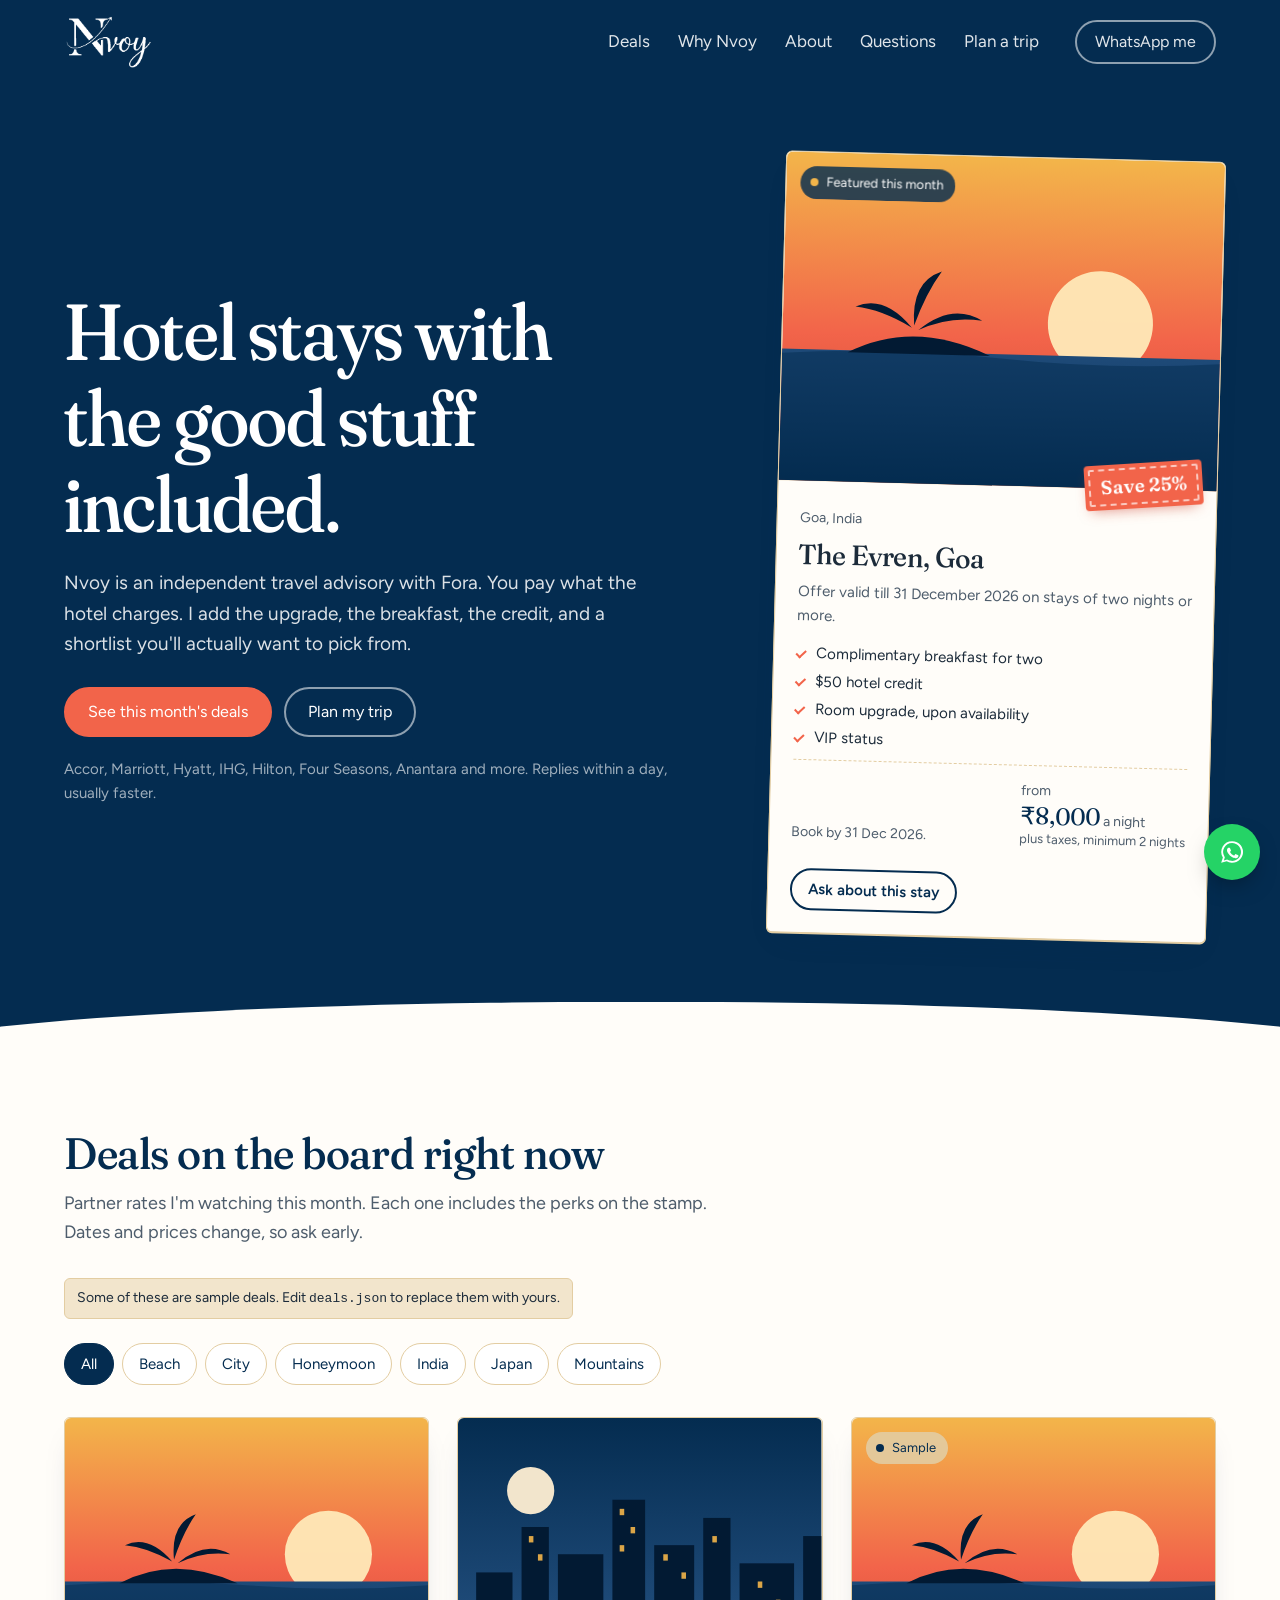
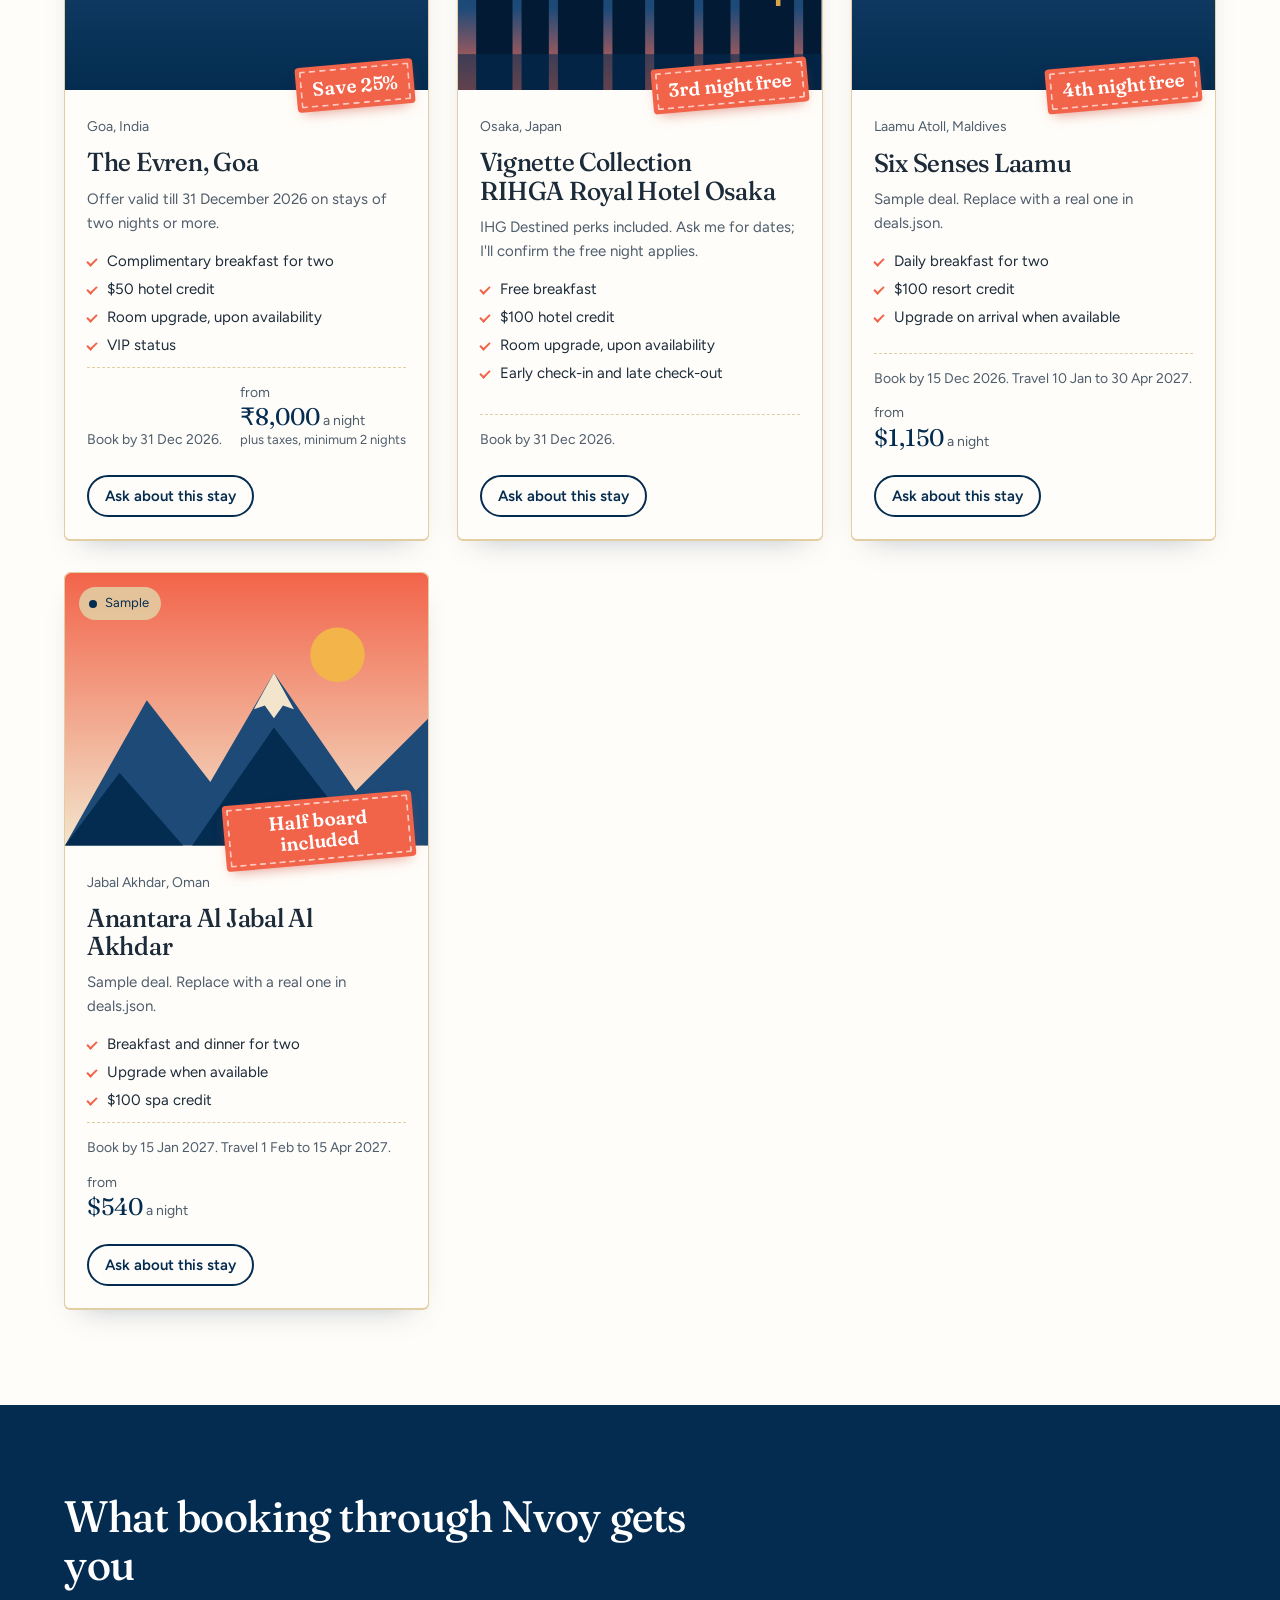
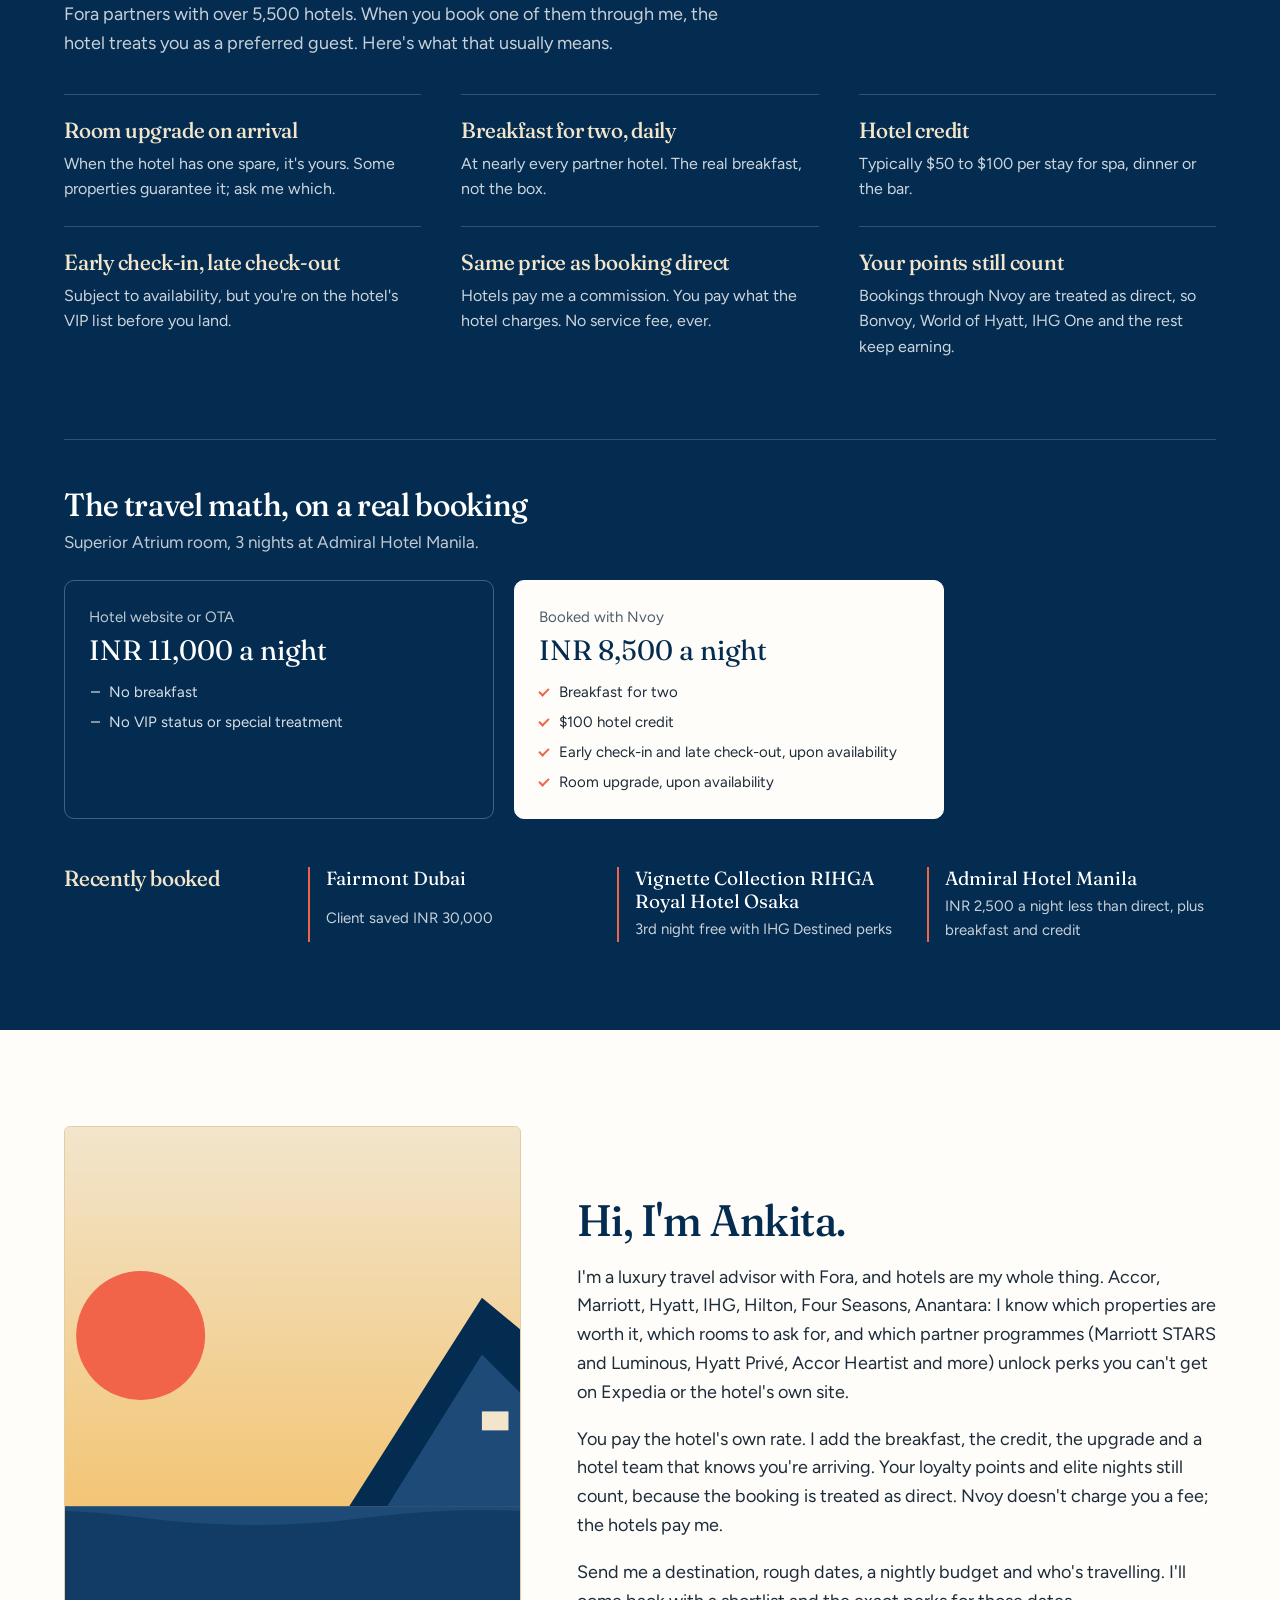
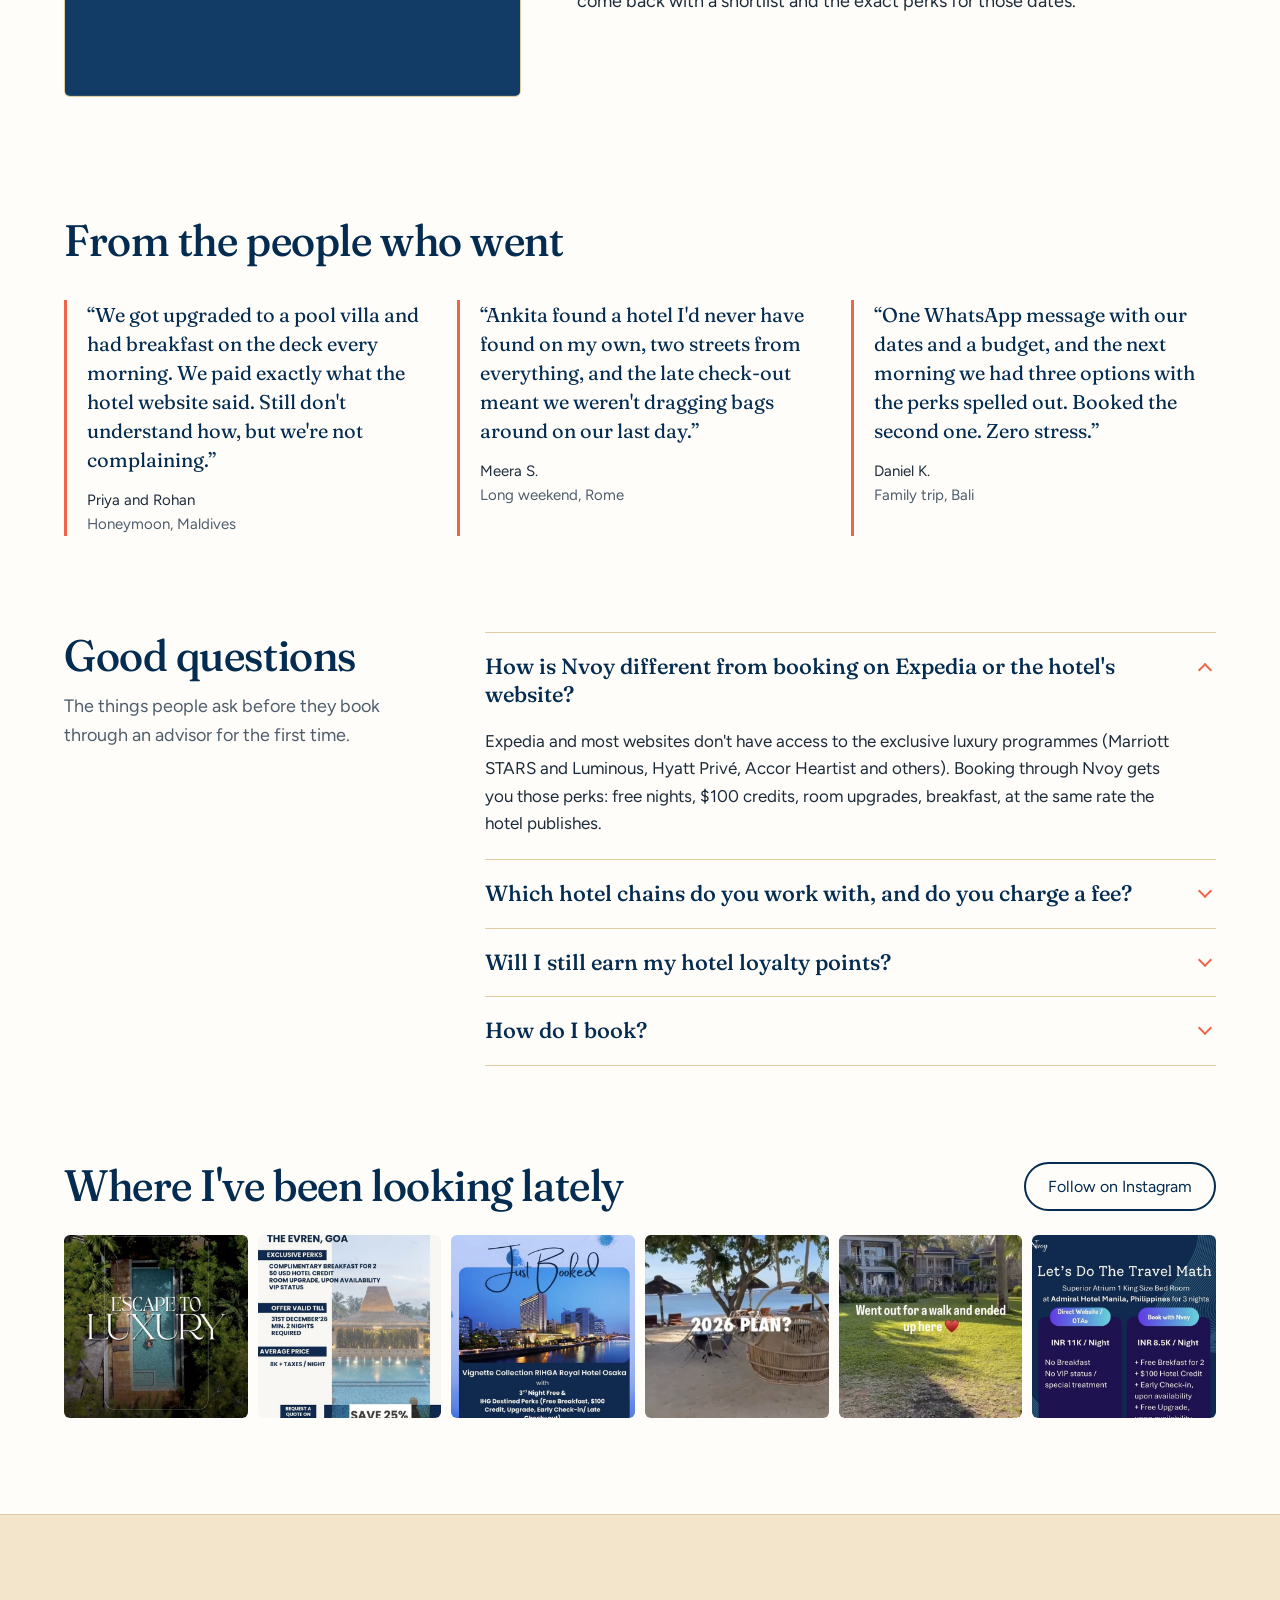
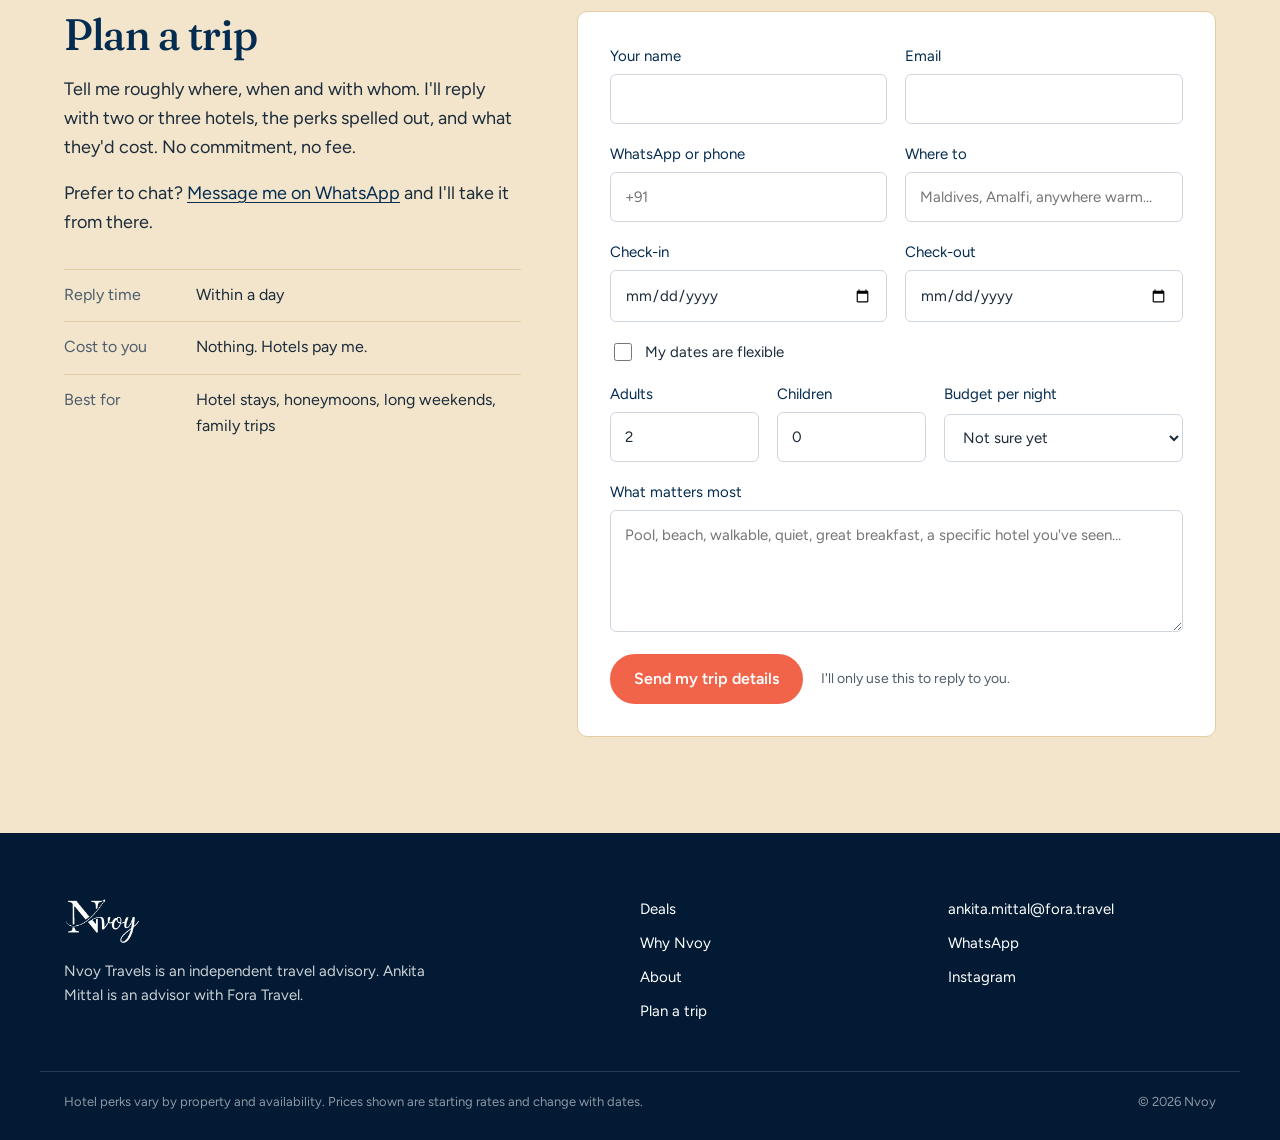
==== nvoy_website/index.html @ 17a40a5d "Add files via upload nvoy website first draft" ====
<!doctype html>
<html lang="en">
<head>
  <meta charset="utf-8">
  <meta name="viewport" content="width=device-width, initial-scale=1">
  <title>Nvoy — hotel deals with the perks included</title>
  <meta name="description" content="Nvoy is an independent Fora travel advisory. Book hotels at the same price as direct, with upgrades, breakfast and credits included. See this month's deals.">
  <meta name="theme-color" content="#042C50">
  <link rel="icon" type="image/png" href="assets/img/favicon.png">
  <link rel="apple-touch-icon" href="assets/img/apple-touch-icon.png">
  <meta property="og:title" content="Nvoy — hotel deals with the perks included">
  <meta property="og:description" content="Same price as booking direct. Upgrades, breakfast and credits on top. See the deals on the board right now.">
  <meta property="og:image" content="assets/img/og-image.png">
  <meta property="og:type" content="website">
  <link rel="preload" href="assets/fonts/fraunces-latin-full-normal.woff2" as="font" type="font/woff2" crossorigin>
  <link rel="preload" href="assets/fonts/figtree-latin-wght-normal.woff2" as="font" type="font/woff2" crossorigin>
  <link rel="stylesheet" href="assets/css/style.css">
</head>
<body>
  <a class="skip" href="#deals">Skip to deals</a>

  <header class="site-head">
    <div class="wrap nav">
      <a class="brand" href="#top" aria-label="Nvoy home">
        <img src="assets/img/logo-white.png" alt="Nvoy" width="127" height="80">
      </a>
      <button class="nav-toggle" aria-expanded="false" aria-controls="nav-menu" aria-label="Open menu">
        <span></span><span></span><span></span>
      </button>
      <nav id="nav-menu" class="nav-menu" aria-label="Main">
        <a href="#deals">Deals</a>
        <a href="#why">Why Nvoy</a>
        <a href="#about">About</a>
        <a href="#faq">Questions</a>
        <a href="#plan">Plan a trip</a>
        <a class="btn btn-ghost nav-wa" data-whatsapp href="#plan">WhatsApp me</a>
      </nav>
    </div>
  </header>

  <main id="top">

    <section class="hero">
      <div class="wrap hero-grid">
        <div class="hero-copy">
          <h1 class="hero-title">Hotel stays with the good stuff included.</h1>
          <p class="hero-sub">Nvoy is an independent travel advisory with Fora. You pay what the hotel charges. I add the upgrade, the breakfast, the credit, and a shortlist you'll actually want to pick from.</p>
          <div class="hero-actions">
            <a class="btn btn-primary" href="#deals">See this month's deals</a>
            <a class="btn btn-ghost" href="#plan">Plan my trip</a>
          </div>
          <p class="hero-note" id="hero-note">Accor, Marriott, Hyatt, IHG, Hilton, Four Seasons, Anantara and more. Replies within a day, usually faster.</p>
        </div>
        <div class="hero-card" id="featured-slot" aria-live="polite">
          <!-- featured postcard is rendered here -->
        </div>
      </div>
      <div class="hero-horizon" aria-hidden="true"></div>
    </section>

    <section class="deals" id="deals">
      <div class="wrap">
        <div class="section-head">
          <h2>Deals on the board right now</h2>
          <p class="section-sub">Partner rates I'm watching this month. Each one includes the perks on the stamp. Dates and prices change, so ask early.</p>
        </div>
        <p class="sample-notice" id="sample-notice" hidden>Some of these are sample deals. Edit <code>deals.json</code> to replace them with yours.</p>
        <div class="filters" id="filters" role="group" aria-label="Filter deals"></div>
        <div class="deal-grid" id="deal-grid"></div>
        <p class="deals-empty" id="deals-empty" hidden>Nothing on the board for that filter right now. Tell me what you're after and I'll find it.</p>
        <noscript><p class="deals-empty">The deal board needs JavaScript to load. Message me on WhatsApp and I'll send the current list.</p></noscript>
      </div>
    </section>

    <section class="why" id="why">
      <div class="wrap">
        <div class="section-head on-navy">
          <h2>What booking through Nvoy gets you</h2>
          <p class="section-sub">Fora partners with over 5,500 hotels. When you book one of them through me, the hotel treats you as a preferred guest. Here's what that usually means.</p>
        </div>
        <ul class="perk-list" id="perk-list"></ul>

        <div class="math" id="travel-math" hidden>
          <div class="math-head">
            <h3>The travel math, on a real booking</h3>
            <p id="math-sub"></p>
          </div>
          <div class="math-cols">
            <div class="math-col">
              <p class="math-label" id="math-direct-label"></p>
              <p class="math-price" id="math-direct-price"></p>
              <ul id="math-direct-items"></ul>
            </div>
            <div class="math-col math-col-nvoy">
              <p class="math-label" id="math-nvoy-label"></p>
              <p class="math-price" id="math-nvoy-price"></p>
              <ul id="math-nvoy-items"></ul>
            </div>
          </div>
        </div>

        <div class="recent" id="recent" hidden>
          <h3>Recently booked</h3>
          <ul class="recent-list" id="recent-list"></ul>
        </div>
      </div>
    </section>

    <section class="about" id="about">
      <div class="wrap about-grid">
        <div class="about-photo">
          <img id="about-photo" src="assets/img/advisor.jpg" alt="" width="520" height="640">
        </div>
        <div class="about-copy" id="about-copy"></div>
      </div>
    </section>

    <section class="words" id="words">
      <div class="wrap">
        <h2>From the people who went</h2>
        <div class="quote-grid" id="quote-grid"></div>
      </div>
    </section>

    <section class="faq" id="faq">
      <div class="wrap faq-grid">
        <div class="faq-intro">
          <h2>Good questions</h2>
          <p>The things people ask before they book through an advisor for the first time.</p>
        </div>
        <div class="faq-list" id="faq-list"></div>
      </div>
    </section>

    <section class="insta" id="instagram">
      <div class="wrap">
        <div class="insta-head">
          <h2>Where I've been looking lately</h2>
          <a class="btn btn-ghost-navy" id="insta-link" href="https://www.instagram.com/nvoytravels" target="_blank" rel="noopener">Follow on Instagram</a>
        </div>
        <div class="insta-strip" id="insta-strip"></div>
      </div>
    </section>

    <section class="plan" id="plan">
      <div class="wrap plan-grid">
        <div class="plan-copy">
          <h2>Plan a trip</h2>
          <p>Tell me roughly where, when and with whom. I'll reply with two or three hotels, the perks spelled out, and what they'd cost. No commitment, no fee.</p>
          <p class="plan-alt">Prefer to chat? <a data-whatsapp href="#">Message me on WhatsApp</a> and I'll take it from there.</p>
          <dl class="plan-facts">
            <div><dt>Reply time</dt><dd>Within a day</dd></div>
            <div><dt>Cost to you</dt><dd>Nothing. Hotels pay me.</dd></div>
            <div><dt>Best for</dt><dd>Hotel stays, honeymoons, long weekends, family trips</dd></div>
          </dl>
        </div>

        <form class="enquiry" id="enquiry" novalidate>
          <input type="hidden" name="_subject" value="New trip enquiry from nvoy.com">
          <input type="hidden" name="_template" value="table">
          <input type="hidden" name="deal" id="f-deal" value="">
          <input type="text" name="_honey" class="honey" tabindex="-1" autocomplete="off" aria-hidden="true">

          <div class="field field-deal" id="field-deal" hidden>
            <span>Asking about</span>
            <strong id="f-deal-label"></strong>
            <button type="button" class="link" id="f-deal-clear">Clear</button>
          </div>

          <div class="field-row">
            <label class="field"><span>Your name</span><input name="name" type="text" required autocomplete="name"></label>
            <label class="field"><span>Email</span><input name="email" type="email" required autocomplete="email"></label>
          </div>
          <div class="field-row">
            <label class="field"><span>WhatsApp or phone</span><input name="phone" type="tel" autocomplete="tel" placeholder="+91"></label>
            <label class="field"><span>Where to</span><input name="destination" type="text" placeholder="Maldives, Amalfi, anywhere warm…" required></label>
          </div>
          <div class="field-row">
            <label class="field"><span>Check-in</span><input name="checkin" type="date"></label>
            <label class="field"><span>Check-out</span><input name="checkout" type="date"></label>
          </div>
          <label class="check"><input type="checkbox" name="flexible" value="yes"> My dates are flexible</label>
          <div class="field-row three">
            <label class="field"><span>Adults</span><input name="adults" type="number" min="1" max="20" value="2"></label>
            <label class="field"><span>Children</span><input name="children" type="number" min="0" max="20" value="0"></label>
            <label class="field"><span>Budget per night</span>
              <select name="budget">
                <option value="">Not sure yet</option>
                <option>Under $250</option>
                <option>$250 to $500</option>
                <option>$500 to $1,000</option>
                <option>$1,000 and up</option>
              </select>
            </label>
          </div>
          <label class="field"><span>What matters most</span><textarea name="notes" rows="4" placeholder="Pool, beach, walkable, quiet, great breakfast, a specific hotel you've seen…"></textarea></label>

          <div class="form-actions">
            <button class="btn btn-primary" type="submit" id="submit-btn">Send my trip details</button>
            <p class="form-fine">I'll only use this to reply to you.</p>
          </div>
          <p class="form-status" id="form-status" role="status" aria-live="polite"></p>
        </form>

        <div class="sent" id="sent" hidden>
          <h3>Sent. I'll be in touch within a day.</h3>
          <p>Want a faster reply? Carry on in WhatsApp and I'll already have your details.</p>
          <a class="btn btn-primary" id="sent-wa" href="#" target="_blank" rel="noopener">Continue on WhatsApp</a>
          <button class="link" type="button" id="sent-again">Send another enquiry</button>
        </div>
      </div>
    </section>
  </main>

  <footer class="site-foot">
    <div class="wrap foot-grid">
      <div>
        <img src="assets/img/logo-white.png" alt="Nvoy" width="110" height="69">
        <p class="foot-line" id="foot-line">Nvoy Travels is an independent travel advisory. Ankita Mittal is an advisor with Fora Travel.</p>
      </div>
      <nav class="foot-links" aria-label="Footer">
        <a href="#deals">Deals</a>
        <a href="#why">Why Nvoy</a>
        <a href="#about">About</a>
        <a href="#plan">Plan a trip</a>
      </nav>
      <div class="foot-contact">
        <a id="foot-email" href="#">Email</a>
        <a data-whatsapp href="#">WhatsApp</a>
        <a id="foot-insta" href="https://www.instagram.com/nvoytravels" target="_blank" rel="noopener">Instagram</a>
      </div>
    </div>
    <div class="wrap foot-bottom">
      <p>Hotel perks vary by property and availability. Prices shown are starting rates and change with dates.</p>
      <p>© <span id="year"></span> Nvoy</p>
    </div>
  </footer>

  <a class="wa-float" data-whatsapp href="#" aria-label="Chat on WhatsApp">
    <svg viewBox="0 0 24 24" width="26" height="26" aria-hidden="true"><path fill="currentColor" d="M12.04 2a9.9 9.9 0 0 0-8.47 15.02L2 22l5.12-1.52A9.95 9.95 0 1 0 12.04 2m0 1.7a8.25 8.25 0 1 1-4.2 15.36l-.3-.18-3.04.9.92-2.96-.2-.31A8.25 8.25 0 0 1 12.04 3.7m-3.1 4.3c-.17 0-.45.06-.68.32-.24.26-.9.88-.9 2.14s.92 2.48 1.05 2.65c.13.17 1.8 2.86 4.44 3.9 2.2.86 2.64.69 3.12.65.48-.05 1.55-.64 1.77-1.25.22-.61.22-1.14.15-1.25-.06-.1-.24-.17-.5-.3l-1.76-.84c-.24-.09-.41-.13-.58.13-.17.26-.67.84-.82 1.01-.15.17-.3.19-.56.07a6.8 6.8 0 0 1-3.38-2.96c-.26-.44.25-.41.72-1.34.08-.17.04-.32-.02-.45l-.8-1.9c-.2-.5-.42-.44-.58-.45h-.5z"/></svg>
  </a>

  <script src="assets/js/site.js" defer></script>
</body>
</html>
---- nvoy_website/assets/css/style.css ----
/* Nvoy — styles. Tokens first, then components top to bottom of the page. See DESIGN.md. */

@font-face {
  font-family: "Fraunces";
  font-style: normal;
  font-weight: 100 900;
  font-display: swap;
  src: url("../fonts/fraunces-latin-full-normal.woff2") format("woff2-variations");
}
@font-face {
  font-family: "Fraunces";
  font-style: italic;
  font-weight: 100 900;
  font-display: swap;
  src: url("../fonts/fraunces-latin-full-italic.woff2") format("woff2-variations");
}
@font-face {
  font-family: "Figtree";
  font-style: normal;
  font-weight: 300 900;
  font-display: swap;
  src: url("../fonts/figtree-latin-wght-normal.woff2") format("woff2-variations");
}
@font-face {
  font-family: "Figtree";
  font-style: italic;
  font-weight: 300 900;
  font-display: swap;
  src: url("../fonts/figtree-latin-wght-italic.woff2") format("woff2-variations");
}

:root {
  --navy: #042C50;
  --navy-deep: #021A33;
  --navy-soft: #1E4A78;
  --ink: #1C2B3A;
  --ink-soft: #4E5D6C;
  --paper: #FFFDF9;
  --sand: #F2E5CC;
  --sand-deep: #E3CDA2;
  --coral: #F2644A;
  --coral-deep: #C9432E;
  --sun: #F3B54A;
  --white: #FFFFFF;

  --display: "Fraunces", Georgia, "Times New Roman", serif;
  --text: "Figtree", "Helvetica Neue", Arial, sans-serif;

  --wrap: 1200px;
  --gutter: 24px;
  --radius: 6px;
  --ease: cubic-bezier(.2,.7,.2,1);
}

/* ---------- base ---------- */
*, *::before, *::after { box-sizing: border-box; }
html { scroll-behavior: smooth; -webkit-text-size-adjust: 100%; }
body {
  margin: 0;
  font-family: var(--text);
  font-size: 17px;
  line-height: 1.6;
  color: var(--ink);
  background: var(--paper);
  font-variation-settings: "wght" 400;
}
img { max-width: 100%; height: auto; display: block; }
[hidden] { display: none !important; }
a { color: inherit; }
h1, h2, h3 {
  font-family: var(--display);
  font-variation-settings: "SOFT" 40, "WONK" 0, "opsz" 72;
  font-weight: 500;
  line-height: 1.08;
  letter-spacing: -0.01em;
  margin: 0;
}
h2 { font-size: clamp(32px, 4vw, 44px); }
h3 { font-size: 24px; }
p { margin: 0 0 1em; }
.wrap { max-width: var(--wrap); margin: 0 auto; padding: 0 var(--gutter); }
.skip {
  position: absolute; left: 8px; top: -60px; z-index: 100;
  background: var(--coral); color: #fff; padding: 10px 14px; border-radius: var(--radius);
}
.skip:focus { top: 8px; }
:focus-visible { outline: 3px solid var(--coral); outline-offset: 3px; }
.honey { position: absolute; left: -9999px; width: 1px; height: 1px; opacity: 0; }

/* ---------- buttons ---------- */
.btn {
  display: inline-flex; align-items: center; justify-content: center; gap: 8px;
  font-family: var(--text); font-size: 16px; font-weight: 600;
  padding: 13px 22px; border-radius: 999px; border: 2px solid transparent;
  text-decoration: none; cursor: pointer; line-height: 1.2;
  transition: background-color .18s var(--ease), color .18s var(--ease), border-color .18s var(--ease), transform .18s var(--ease);
}
.btn:active { transform: translateY(1px); }
.btn-primary { background: var(--coral); color: #fff; border-color: var(--coral); }
.btn-primary:hover { background: var(--coral-deep); border-color: var(--coral-deep); }
.btn-ghost { background: transparent; color: #fff; border-color: rgba(255,255,255,.55); }
.btn-ghost:hover { border-color: #fff; background: rgba(255,255,255,.08); }
.btn-ghost-navy { background: transparent; color: var(--navy); border-color: var(--navy); }
.btn-ghost-navy:hover { background: var(--navy); color: #fff; }
.btn-small { font-size: 15px; padding: 10px 16px; }
.link {
  background: none; border: 0; padding: 0; font: inherit; color: var(--navy);
  text-decoration: underline; text-underline-offset: 3px; cursor: pointer;
}

/* ---------- header ---------- */
.site-head { background: var(--navy); color: #fff; position: sticky; top: 0; z-index: 50; }
.nav { display: flex; align-items: center; justify-content: space-between; height: 84px; }
.brand img { height: 56px; width: auto; }
.nav-menu { display: flex; align-items: center; gap: 28px; }
.nav-menu a { text-decoration: none; font-weight: 500; color: rgba(255,255,255,.88); }
.nav-menu a:not(.btn):hover { color: #fff; text-decoration: underline; text-underline-offset: 6px; text-decoration-color: var(--coral); text-decoration-thickness: 2px; }
.nav-wa { margin-left: 8px; padding: 10px 18px; }
.nav-toggle {
  display: none; background: none; border: 0; width: 44px; height: 44px; padding: 10px; cursor: pointer;
}
.nav-toggle span { display: block; height: 2px; background: #fff; margin: 5px 0; transition: transform .2s var(--ease), opacity .2s; }
.nav-toggle[aria-expanded="true"] span:nth-child(1) { transform: translateY(7px) rotate(45deg); }
.nav-toggle[aria-expanded="true"] span:nth-child(2) { opacity: 0; }
.nav-toggle[aria-expanded="true"] span:nth-child(3) { transform: translateY(-7px) rotate(-45deg); }

/* ---------- hero ---------- */
.hero {
  position: relative; background: var(--navy); color: #fff; overflow: hidden;
  padding: 72px 0 120px;
}
.hero::before {
  /* low sun behind the horizon */
  content: ""; position: absolute; inset: auto -10% -40% -10%; height: 70%;
  background: radial-gradient(60% 55% at 60% 100%, rgba(242,100,74,.45), rgba(243,181,74,.12) 45%, transparent 70%);
  pointer-events: none;
}
.hero-horizon {
  position: absolute; left: 0; right: 0; bottom: 0; height: 56px;
  background: var(--paper);
  clip-path: ellipse(60% 100% at 50% 100%);
}
.hero-grid {
  position: relative; display: grid; grid-template-columns: 1.1fr .9fr; gap: 48px; align-items: center;
}
.hero-title {
  font-size: clamp(42px, 6.2vw, 84px);
  font-variation-settings: "SOFT" 60, "WONK" 1, "opsz" 144;
  max-width: 11ch;
  margin-bottom: 22px;
}
.hero-sub { font-size: 19px; max-width: 52ch; color: rgba(255,255,255,.86); margin-bottom: 28px; }
.hero-actions { display: flex; flex-wrap: wrap; gap: 12px; margin-bottom: 20px; }
.hero-note { font-size: 15px; color: rgba(255,255,255,.62); margin: 0; }
.hero-card { position: relative; justify-self: end; width: min(100%, 440px); }

/* ---------- postcards ---------- */
.postcard {
  position: relative; display: flex; flex-direction: column;
  background: var(--paper); color: var(--ink);
  border: 1px solid var(--sand-deep); border-radius: var(--radius);
  box-shadow: 0 1px 0 var(--sand-deep), 0 14px 30px -18px rgba(4,44,80,.35);
  overflow: visible;
}
.postcard-photo {
  position: relative; aspect-ratio: 4 / 3;
  border-radius: var(--radius) var(--radius) 0 0; background: var(--sand);
}
.postcard-photo img, .postcard-photo svg {
  width: 100%; height: 100%; object-fit: cover; display: block;
  border-radius: var(--radius) var(--radius) 0 0;
}
.stamp {
  position: absolute; right: 14px; bottom: -18px; z-index: 2;
  background: var(--coral); color: #fff;
  font-family: var(--display); font-variation-settings: "SOFT" 60, "opsz" 24; font-weight: 600;
  font-size: 19px; line-height: 1.1; text-align: center;
  padding: 12px 16px; border-radius: 4px; max-width: 190px;
  transform: rotate(-5deg);
  box-shadow: 0 6px 14px -6px rgba(201,67,46,.6);
}
.stamp::after {
  /* perforated edge */
  content: ""; position: absolute; inset: 4px; border: 2px dashed rgba(255,255,255,.65); border-radius: 2px;
}
.postcard-body { padding: 26px 22px 22px; display: flex; flex-direction: column; gap: 10px; flex: 1; }
.postcard-place { font-size: 14px; color: var(--ink-soft); margin: 0; }
.postcard-hotel { font-size: 26px; margin: 0; padding-right: 20px; }
.postcard-note { font-size: 15px; color: var(--ink-soft); margin: 0; }
.postcard-details { list-style: none; margin: 4px 0 0; padding: 0; display: grid; gap: 4px; font-size: 15px; }
.postcard-details li { padding-left: 20px; position: relative; }
.postcard-details li::before {
  content: ""; position: absolute; left: 0; top: 9px; width: 10px; height: 6px;
  border-left: 2px solid var(--coral); border-bottom: 2px solid var(--coral); transform: rotate(-45deg);
}
.postcard-meta {
  margin-top: auto; padding-top: 14px; border-top: 1px dashed var(--sand-deep);
  display: flex; justify-content: space-between; align-items: flex-end; gap: 12px; flex-wrap: wrap;
}
.postcard-dates { font-size: 14px; color: var(--ink-soft); margin: 0; }
.postcard-price { margin: 0; font-size: 14px; color: var(--ink-soft); }
.postcard-price strong { display: block; font-family: var(--display); font-size: 24px; color: var(--navy); font-weight: 500; line-height: 1.1; }
.postcard-per { font-family: var(--text); font-size: 14px; font-weight: 400; color: var(--ink-soft); }
.postcard-cta { margin-top: 14px; }

/* hero's featured postcard */
.postcard-featured { transform: rotate(1.5deg); }
.postcard-featured .postcard-hotel { font-size: 28px; }
.featured-tag {
  position: absolute; top: 14px; left: 14px; z-index: 2;
  display: inline-flex; align-items: center; gap: 8px;
  background: rgba(4,44,80,.82); color: #fff; font-size: 13px; font-weight: 600;
  padding: 6px 12px 6px 10px; border-radius: 999px; backdrop-filter: blur(4px);
}
.featured-tag::before { content: ""; width: 8px; height: 8px; border-radius: 50%; background: var(--sun); }

@media (prefers-reduced-motion: no-preference) {
  .hero-card { animation: land .9s var(--ease) both; animation-delay: .15s; }
  .hero-card .stamp { animation: press .5s var(--ease) both; animation-delay: .85s; }
  @keyframes land {
    from { opacity: 0; transform: translate(40px, 36px) rotate(7deg); }
    to   { opacity: 1; transform: translate(0, 0) rotate(0); }
  }
  @keyframes press {
    from { opacity: 0; transform: rotate(-5deg) scale(1.5); }
    60%  { opacity: 1; transform: rotate(-5deg) scale(.96); }
    to   { opacity: 1; transform: rotate(-5deg) scale(1); }
  }
}

/* ---------- sections ---------- */
.section-head { max-width: 62ch; margin-bottom: 36px; }
.section-head h2 { margin-bottom: 12px; color: var(--navy); }
.section-sub { font-size: 18px; color: var(--ink-soft); margin: 0; }
.section-head.on-navy h2 { color: #fff; }
.section-head.on-navy .section-sub { color: rgba(255,255,255,.78); }

/* deals */
.deals { padding: 72px 0 96px; }
.sample-notice {
  display: inline-block; background: var(--sand); border: 1px solid var(--sand-deep);
  border-radius: var(--radius); padding: 8px 12px; font-size: 14px; margin: -12px 0 24px;
}
.sample-notice code { font-family: ui-monospace, Menlo, Consolas, monospace; font-size: 13px; }
.filters { display: flex; flex-wrap: wrap; gap: 8px; margin-bottom: 32px; }
.chip {
  font: inherit; font-size: 15px; font-weight: 500; cursor: pointer;
  background: #fff; color: var(--navy); border: 1.5px solid var(--sand-deep); border-radius: 999px;
  padding: 8px 16px; transition: background-color .15s, border-color .15s, color .15s;
}
.chip:hover { border-color: var(--navy); }
.chip[aria-pressed="true"] { background: var(--navy); border-color: var(--navy); color: #fff; }
.deal-grid {
  display: grid; grid-template-columns: repeat(3, minmax(0, 1fr)); gap: 32px 28px;
}
.deals-empty { color: var(--ink-soft); font-size: 18px; margin-top: 8px; }

/* why */
.why { background: var(--navy); color: #fff; padding: 88px 0; }
.perk-list {
  list-style: none; margin: 0; padding: 0;
  display: grid; grid-template-columns: repeat(3, minmax(0, 1fr)); gap: 0 40px;
}
.perk-list li { padding: 24px 0; border-top: 1px solid rgba(255,255,255,.18); }
.perk-list h3 { font-size: 22px; margin-bottom: 8px; color: var(--sand); }
.perk-list p { margin: 0; color: rgba(255,255,255,.8); font-size: 16px; }

.sample-tag { background: rgba(227,205,162,.9); color: var(--navy); }
.sample-tag::before { background: var(--navy); }
.postcard-pricenote { display: block; font-size: 13px; color: var(--ink-soft); }

/* travel math (inside the navy band) */
.math { margin-top: 56px; padding-top: 48px; border-top: 1px solid rgba(255,255,255,.18); }
.math-head { max-width: 62ch; margin-bottom: 24px; }
.math-head h3 { font-size: clamp(24px, 3vw, 32px); color: #fff; margin-bottom: 6px; }
.math-head p { margin: 0; color: rgba(255,255,255,.75); }
.math-cols { display: grid; grid-template-columns: 1fr 1fr; gap: 20px; max-width: 880px; }
.math-col { border: 1px solid rgba(255,255,255,.25); border-radius: 10px; padding: 24px; }
.math-col-nvoy { background: var(--paper); color: var(--ink); border-color: var(--paper); position: relative; }
.math-label { margin: 0 0 6px; font-size: 15px; color: rgba(255,255,255,.75); }
.math-col-nvoy .math-label { color: var(--ink-soft); }
.math-price { margin: 0 0 14px; font-family: var(--display); font-size: 28px; line-height: 1.1; color: #fff; }
.math-col-nvoy .math-price { color: var(--navy); }
.math-col ul { list-style: none; margin: 0; padding: 0; display: grid; gap: 6px; font-size: 15px; color: rgba(255,255,255,.85); }
.math-col-nvoy ul { color: var(--ink); }
.math-col-nvoy li { padding-left: 20px; position: relative; }
.math-col-nvoy li::before {
  content: ""; position: absolute; left: 0; top: 8px; width: 10px; height: 6px;
  border-left: 2px solid var(--coral); border-bottom: 2px solid var(--coral); transform: rotate(-45deg);
}
.math-col:not(.math-col-nvoy) li { padding-left: 20px; position: relative; }
.math-col:not(.math-col-nvoy) li::before { content: ""; position: absolute; left: 2px; top: 11px; width: 9px; height: 2px; background: rgba(255,255,255,.5); }

/* recently booked */
.recent { margin-top: 48px; display: grid; grid-template-columns: 220px 1fr; gap: 24px; align-items: start; }
.recent h3 { color: var(--sand); font-size: 22px; }
.recent-list { list-style: none; margin: 0; padding: 0; display: grid; grid-template-columns: repeat(3, minmax(0, 1fr)); gap: 20px; }
.recent-list li { display: grid; gap: 4px; padding-left: 16px; border-left: 2px solid var(--coral); font-size: 15px; }
.recent-list strong { font-family: var(--display); font-weight: 500; font-size: 19px; line-height: 1.2; color: #fff; }
.recent-list span { color: rgba(255,255,255,.78); }

/* faq */
.faq { padding: 0 0 96px; }
.faq-grid { display: grid; grid-template-columns: 4fr 8fr; gap: 56px; align-items: start; }
.faq-intro h2 { color: var(--navy); margin-bottom: 12px; }
.faq-intro p { color: var(--ink-soft); font-size: 18px; margin: 0; }
.faq-item { border-top: 1px solid var(--sand-deep); }
.faq-item:last-child { border-bottom: 1px solid var(--sand-deep); }
.faq-item summary {
  cursor: pointer; list-style: none; padding: 20px 40px 20px 0; position: relative;
  font-family: var(--display); font-variation-settings: "SOFT" 40, "opsz" 24; font-size: 22px; font-weight: 500; color: var(--navy); line-height: 1.25;
}
.faq-item summary::-webkit-details-marker { display: none; }
.faq-item summary::after {
  content: ""; position: absolute; right: 6px; top: 26px; width: 10px; height: 10px;
  border-right: 2px solid var(--coral); border-bottom: 2px solid var(--coral); transform: rotate(45deg);
  transition: transform .2s var(--ease);
}
.faq-item[open] summary::after { transform: rotate(-135deg); top: 32px; }
.faq-item p { margin: 0 0 22px; max-width: 64ch; color: var(--ink); }

/* about */
.about { padding: 96px 0 64px; }
.about-grid { display: grid; grid-template-columns: 5fr 7fr; gap: 56px; align-items: center; }
.about-photo { position: relative; }
.about-photo img, .about-photo svg {
  width: 100%; aspect-ratio: 4 / 5; object-fit: cover; border-radius: var(--radius);
  border: 1px solid var(--sand-deep); background: var(--sand);
}
.about-copy h2 { color: var(--navy); margin-bottom: 18px; }
.about-copy p { font-size: 18px; max-width: 58ch; }
.about-copy .btn { margin-top: 8px; }

/* testimonials */
.words { padding: 48px 0 96px; }
.words h2 { color: var(--navy); margin-bottom: 36px; }
.quote-grid { display: grid; grid-template-columns: repeat(3, minmax(0, 1fr)); gap: 28px; }
.quote { margin: 0; padding: 0 0 0 20px; border-left: 3px solid var(--coral); }
.quote p { font-family: var(--display); font-variation-settings: "SOFT" 40, "opsz" 20; font-size: 20px; line-height: 1.45; color: var(--navy); margin-bottom: 14px; }
.quote footer { font-size: 15px; color: var(--ink-soft); }
.quote footer strong { color: var(--ink); font-weight: 600; display: block; }

/* instagram */
.insta { padding: 0 0 96px; }
.insta-head { display: flex; align-items: center; justify-content: space-between; gap: 20px; flex-wrap: wrap; margin-bottom: 24px; }
.insta-head h2 { color: var(--navy); }
.insta-strip { display: grid; grid-template-columns: repeat(6, minmax(0, 1fr)); gap: 10px; }
.insta-strip a { display: block; aspect-ratio: 1; overflow: hidden; border-radius: var(--radius); background: var(--sand); }
.insta-strip img, .insta-strip svg { width: 100%; height: 100%; object-fit: cover; transition: transform .35s var(--ease); }
.insta-strip a:hover img { transform: scale(1.04); }

/* plan / form */
.plan { background: var(--sand); padding: 96px 0; border-top: 1px solid var(--sand-deep); }
.plan-grid { display: grid; grid-template-columns: 5fr 7fr; gap: 56px; align-items: start; }
.plan-copy h2 { color: var(--navy); margin-bottom: 16px; }
.plan-copy p { font-size: 18px; max-width: 46ch; }
.plan-alt a { color: var(--navy); font-weight: 600; text-underline-offset: 3px; }
.plan-facts { margin: 32px 0 0; padding: 0; display: grid; gap: 14px; }
.plan-facts div { display: grid; grid-template-columns: 120px 1fr; gap: 12px; font-size: 16px; padding-top: 12px; border-top: 1px solid var(--sand-deep); }
.plan-facts dt { color: var(--ink-soft); }
.plan-facts dd { margin: 0; font-weight: 500; }

.enquiry {
  background: #fff; border: 1px solid var(--sand-deep); border-radius: 10px; padding: 32px;
  display: grid; gap: 18px;
}
.field { display: grid; gap: 6px; font-size: 15px; font-weight: 500; color: var(--navy); }
.field input, .field select, .field textarea {
  font: inherit; font-weight: 400; color: var(--ink);
  width: 100%; padding: 12px 14px; border: 1.5px solid #CFD6DE; border-radius: var(--radius); background: #fff;
  transition: border-color .15s;
}
.field input:focus, .field select:focus, .field textarea:focus { border-color: var(--navy); outline: 3px solid rgba(242,100,74,.35); outline-offset: 0; }
.field input[aria-invalid="true"] { border-color: var(--coral-deep); }
.field textarea { resize: vertical; min-height: 110px; }
.field-row { display: grid; grid-template-columns: 1fr 1fr; gap: 18px; }
.field-row.three { grid-template-columns: 1fr 1fr 1.6fr; }
.check { display: flex; align-items: center; gap: 10px; font-size: 15px; }
.check input { width: 18px; height: 18px; accent-color: var(--coral); }
.field-deal {
  display: flex; align-items: center; gap: 10px; flex-wrap: wrap;
  background: var(--paper); border: 1px dashed var(--sand-deep); border-radius: var(--radius); padding: 10px 14px;
}
.field-deal strong { font-family: var(--display); font-weight: 500; font-size: 18px; color: var(--navy); }
.field-deal .link { margin-left: auto; font-size: 14px; }
.form-actions { display: flex; align-items: center; gap: 18px; flex-wrap: wrap; margin-top: 4px; }
.form-fine { font-size: 14px; color: var(--ink-soft); margin: 0; }
.form-status { margin: 0; font-size: 15px; color: var(--coral-deep); min-height: 1.4em; }
.form-status:empty { display: none; }
.btn[disabled] { opacity: .6; cursor: progress; }

.sent {
  background: #fff; border: 1px solid var(--sand-deep); border-radius: 10px; padding: 40px 32px;
  display: grid; gap: 14px; justify-items: start;
}
.sent h3 { color: var(--navy); font-size: 30px; }
.sent p { font-size: 18px; margin: 0; }
.sent .btn { margin-top: 8px; }

/* footer */
.site-foot { background: var(--navy-deep); color: rgba(255,255,255,.8); padding: 64px 0 28px; font-size: 15px; }
.foot-grid { display: grid; grid-template-columns: 2fr 1fr 1fr; gap: 40px; align-items: start; }
.foot-grid img { height: 48px; width: auto; margin-bottom: 14px; }
.foot-line { max-width: 40ch; margin: 0; }
.foot-links, .foot-contact { display: grid; gap: 10px; }
.foot-links a, .foot-contact a { color: #fff; text-decoration: none; }
.foot-links a:hover, .foot-contact a:hover { text-decoration: underline; text-underline-offset: 4px; }
.foot-bottom { margin-top: 48px; padding-top: 20px; border-top: 1px solid rgba(255,255,255,.14); display: flex; justify-content: space-between; gap: 20px; flex-wrap: wrap; color: rgba(255,255,255,.55); font-size: 13px; }
.foot-bottom p { margin: 0; }

/* floating WhatsApp */
.wa-float {
  position: fixed; right: 20px; bottom: 20px; z-index: 40;
  width: 56px; height: 56px; border-radius: 50%; background: #25D366; color: #fff;
  display: flex; align-items: center; justify-content: center;
  box-shadow: 0 10px 24px -10px rgba(0,0,0,.5);
  transition: transform .18s var(--ease);
}
.wa-float:hover { transform: translateY(-2px); }

/* ---------- responsive ---------- */
@media (max-width: 1000px) {
  .deal-grid { grid-template-columns: repeat(2, minmax(0, 1fr)); }
  .perk-list { grid-template-columns: repeat(2, minmax(0, 1fr)); }
  .quote-grid { grid-template-columns: 1fr; gap: 32px; }
  .insta-strip { grid-template-columns: repeat(3, minmax(0, 1fr)); }
  .foot-grid { grid-template-columns: 1fr 1fr; }
}
@media (max-width: 820px) {
  .hero { padding: 48px 0 96px; }
  .hero-grid { grid-template-columns: 1fr; gap: 40px; }
  .hero-card { justify-self: center; }
  .about-grid, .plan-grid, .faq-grid { grid-template-columns: 1fr; gap: 36px; }
  .math-cols { grid-template-columns: 1fr; }
  .recent { grid-template-columns: 1fr; gap: 16px; }
  .recent-list { grid-template-columns: 1fr; }
  .about-photo { max-width: 420px; }
  .nav-toggle { display: block; }
  .nav-menu {
    display: none; position: absolute; left: 0; right: 0; top: 84px;
    background: var(--navy); flex-direction: column; align-items: stretch; gap: 0;
    padding: 8px var(--gutter) 20px; border-top: 1px solid rgba(255,255,255,.14);
  }
  .nav-menu.open { display: flex; }
  .nav-menu a { padding: 14px 0; border-bottom: 1px solid rgba(255,255,255,.1); }
  .nav-menu .nav-wa { margin: 16px 0 0; padding: 12px 20px; border-bottom: 0; align-self: flex-start; }
}
@media (max-width: 600px) {
  :root { --gutter: 16px; }
  body { font-size: 16px; }
  .deal-grid { grid-template-columns: 1fr; }
  .perk-list { grid-template-columns: 1fr; }
  .insta-strip { grid-template-columns: repeat(2, minmax(0, 1fr)); }
  .field-row, .field-row.three { grid-template-columns: 1fr; }
  .enquiry { padding: 22px 18px; }
  .foot-grid { grid-template-columns: 1fr; gap: 28px; }
  .hero-sub { font-size: 17px; }
  .plan-facts div { grid-template-columns: 1fr; gap: 2px; }
  .wa-float { right: 14px; bottom: 14px; }
}
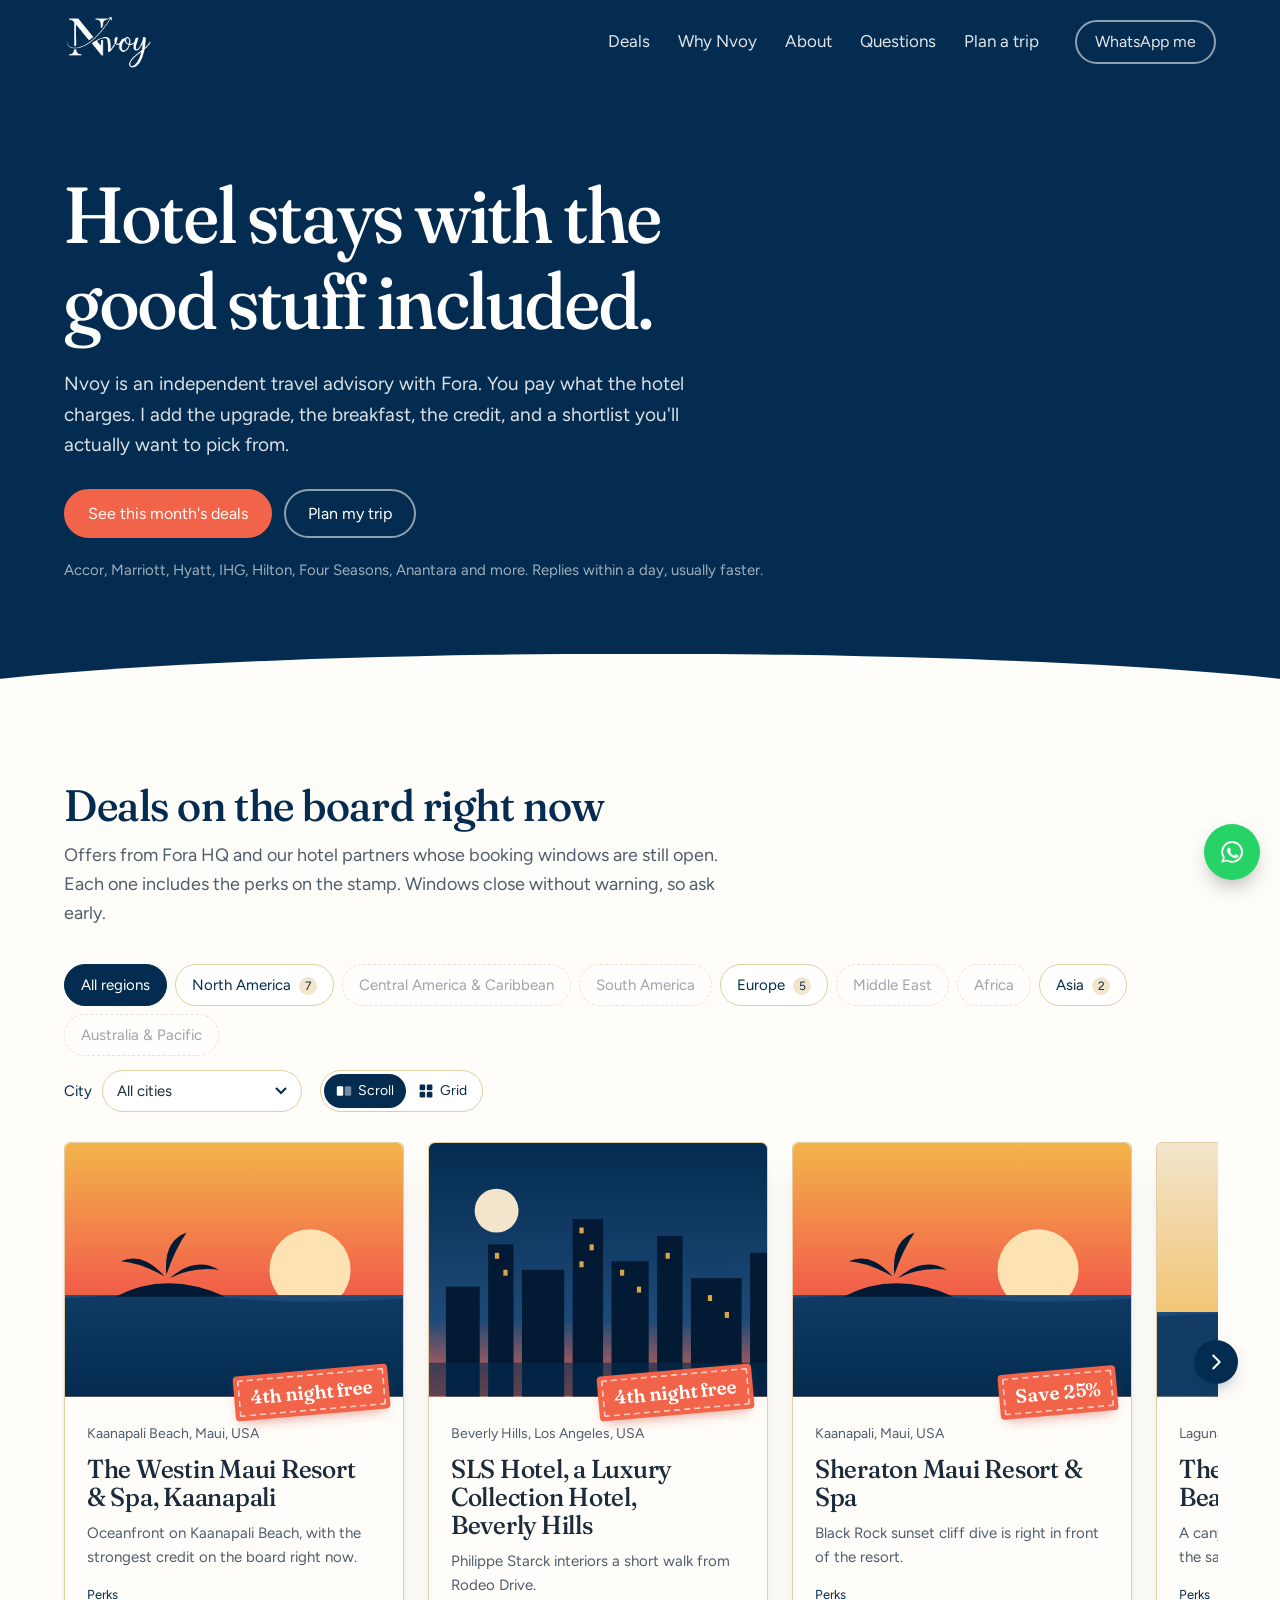
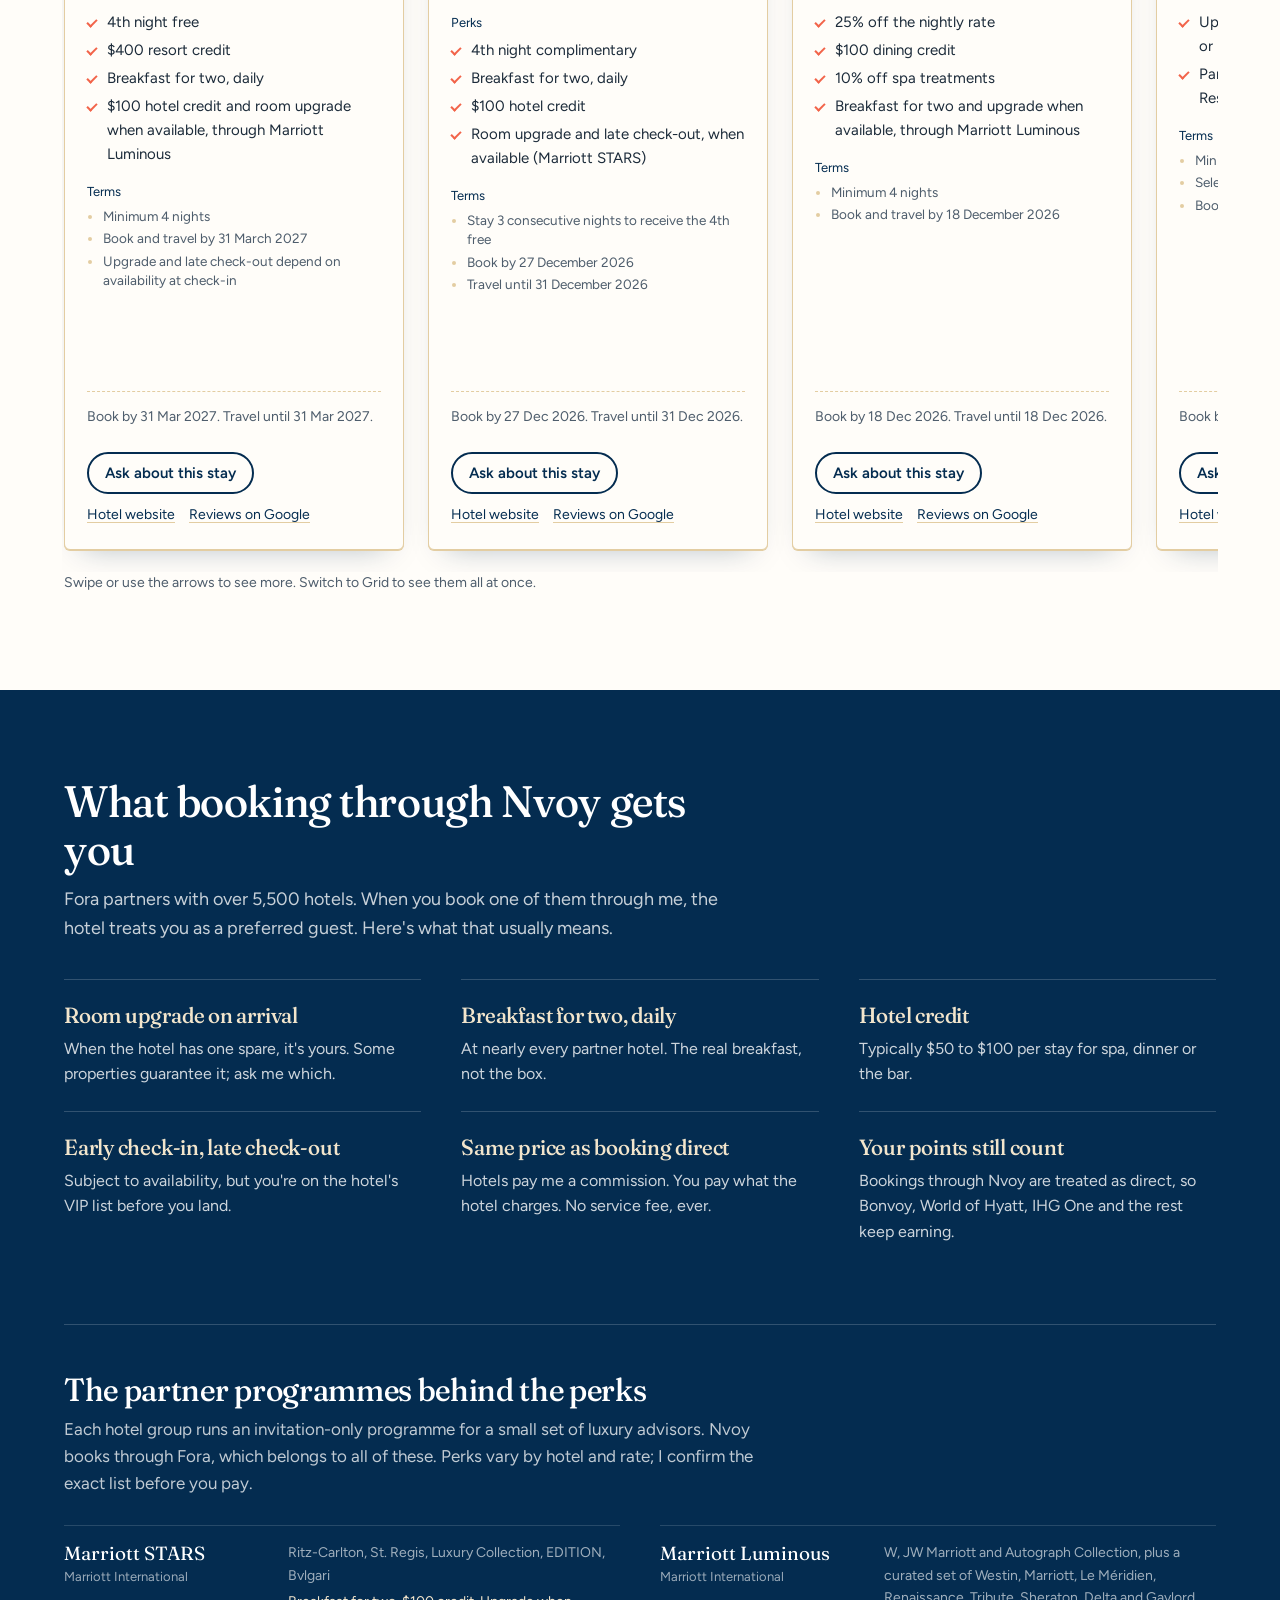
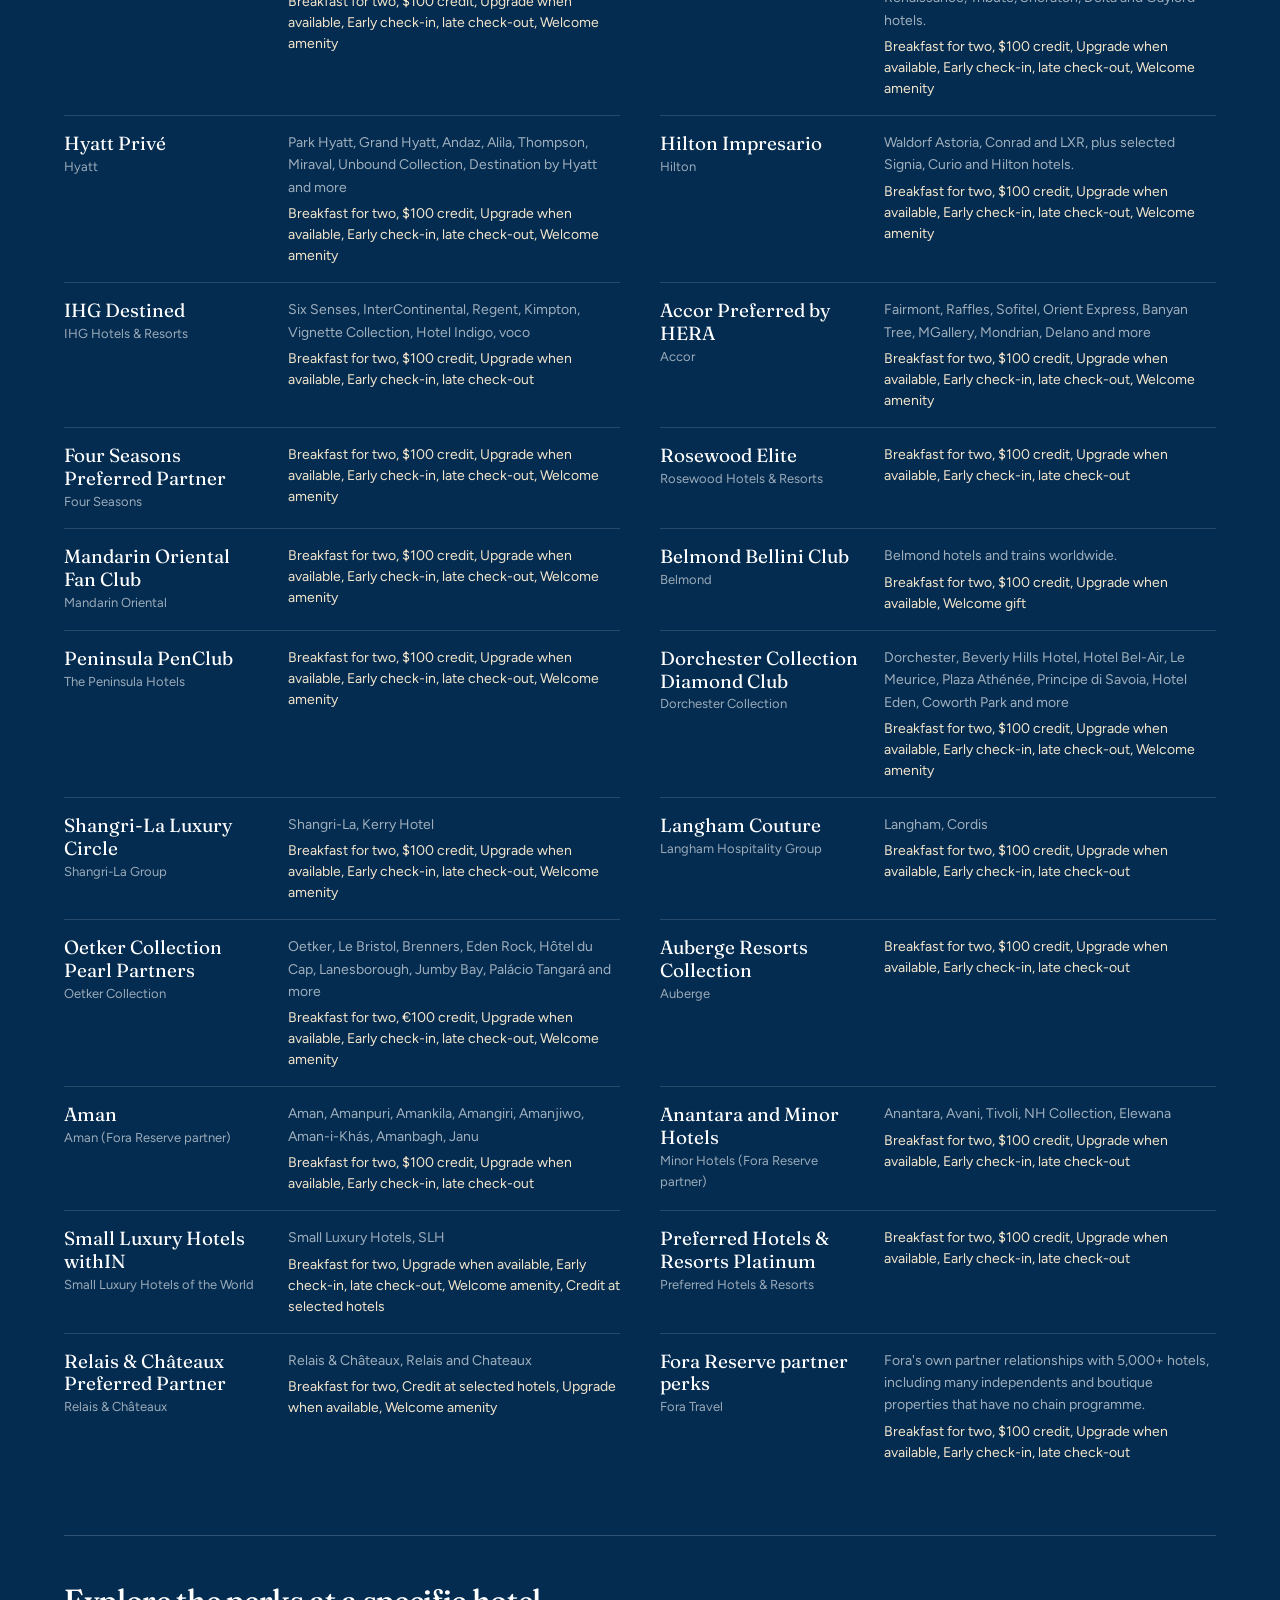
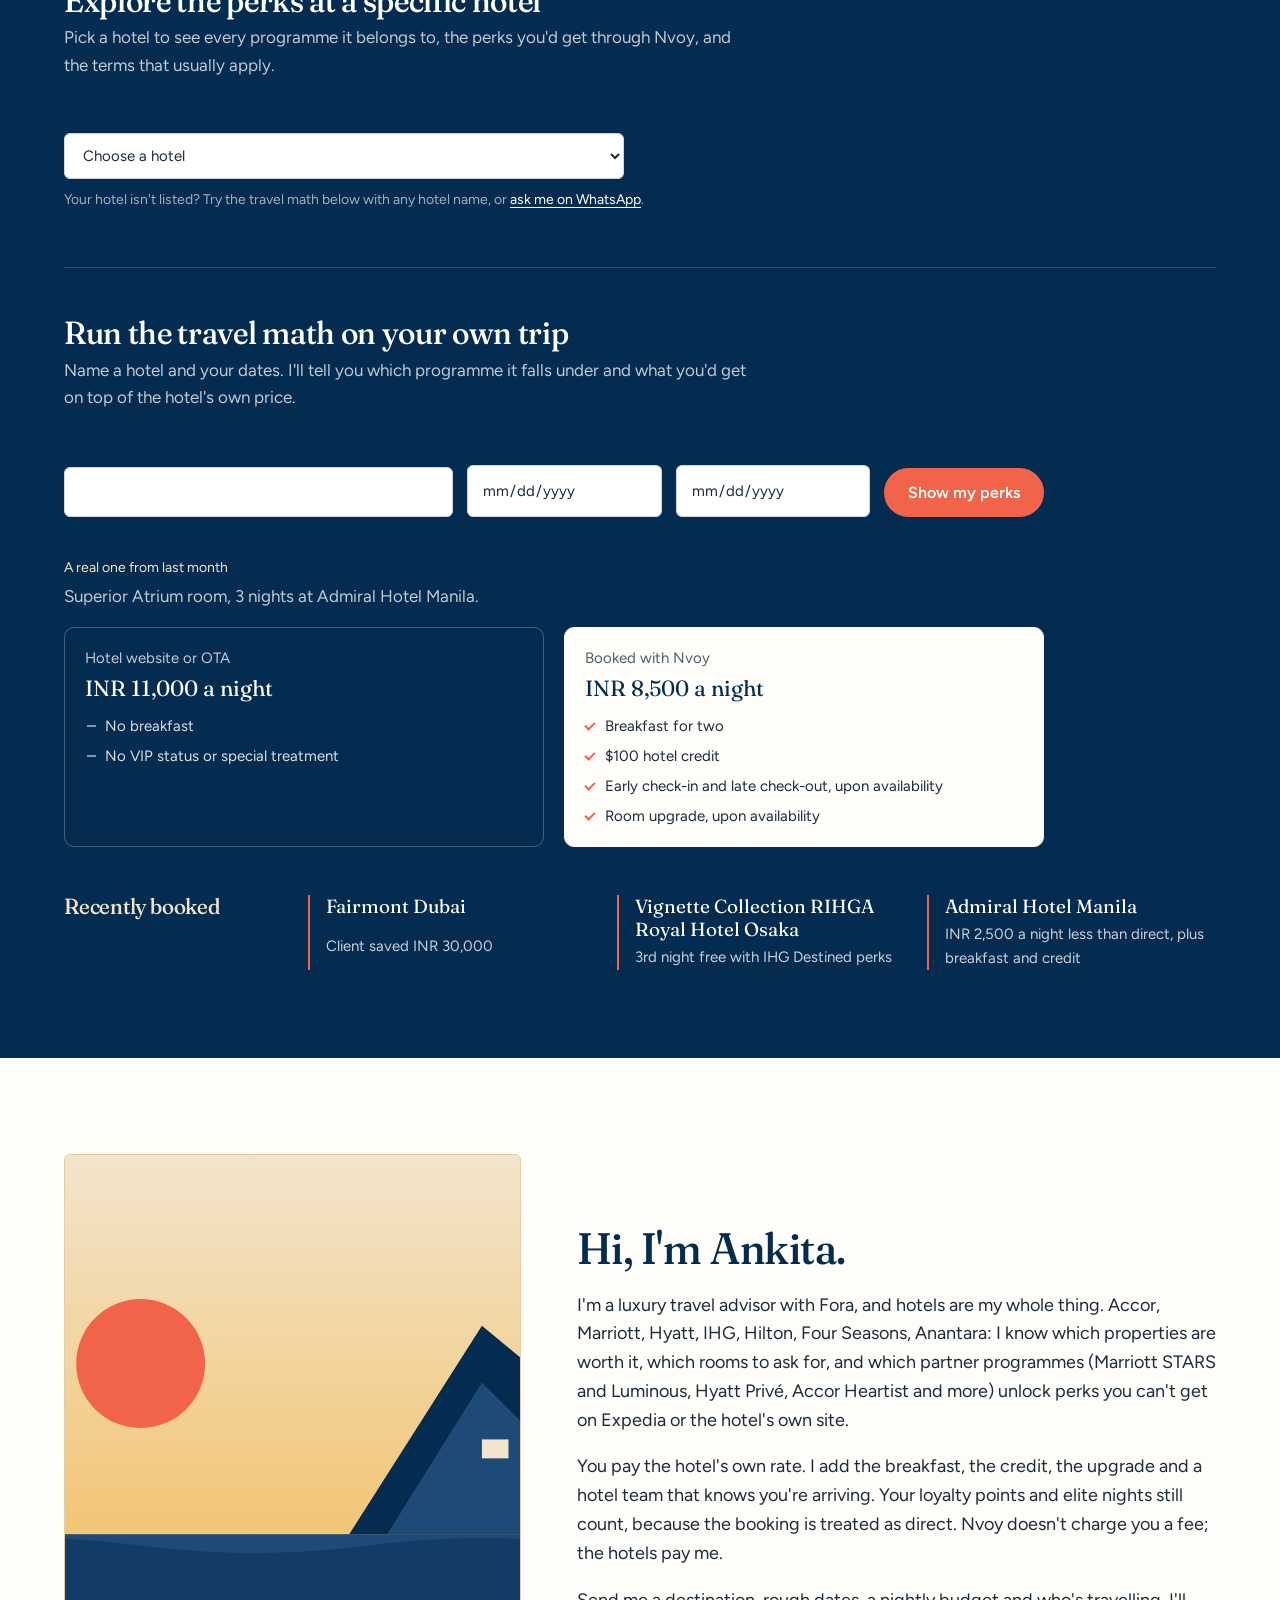
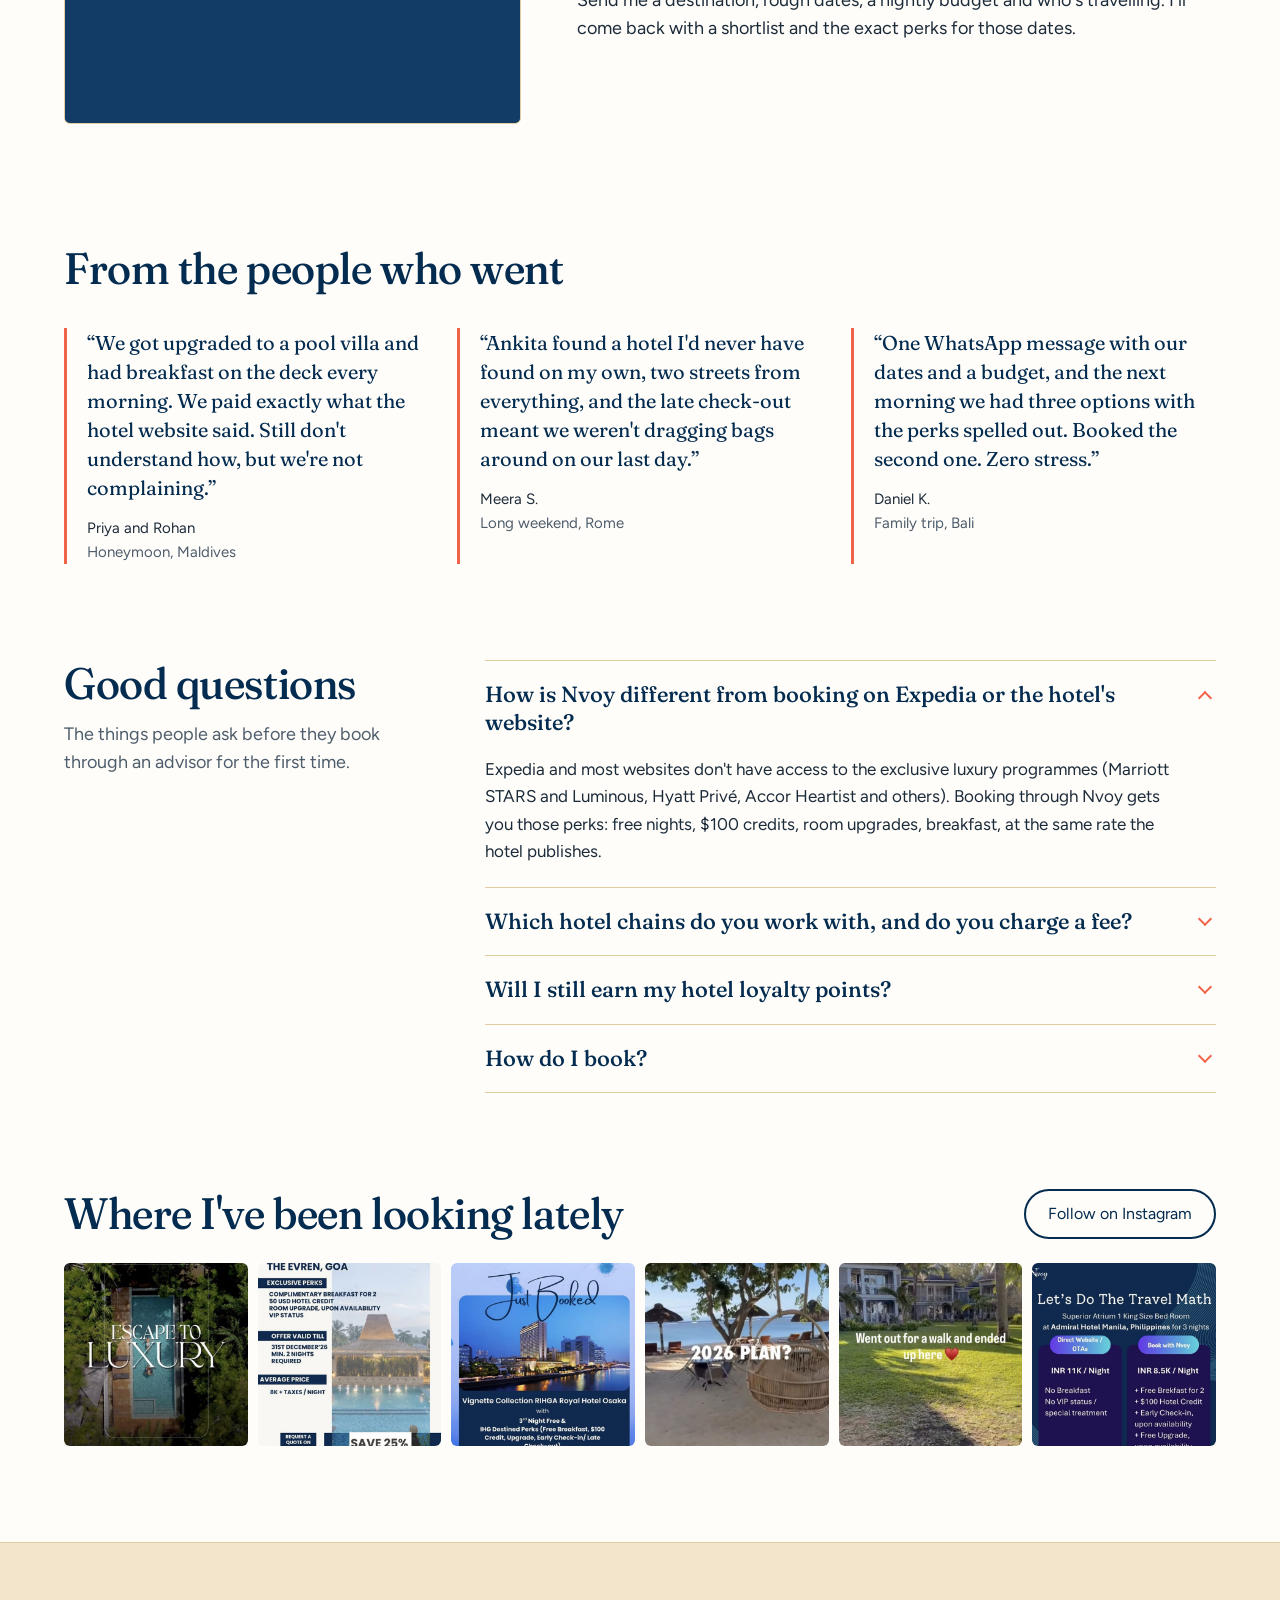
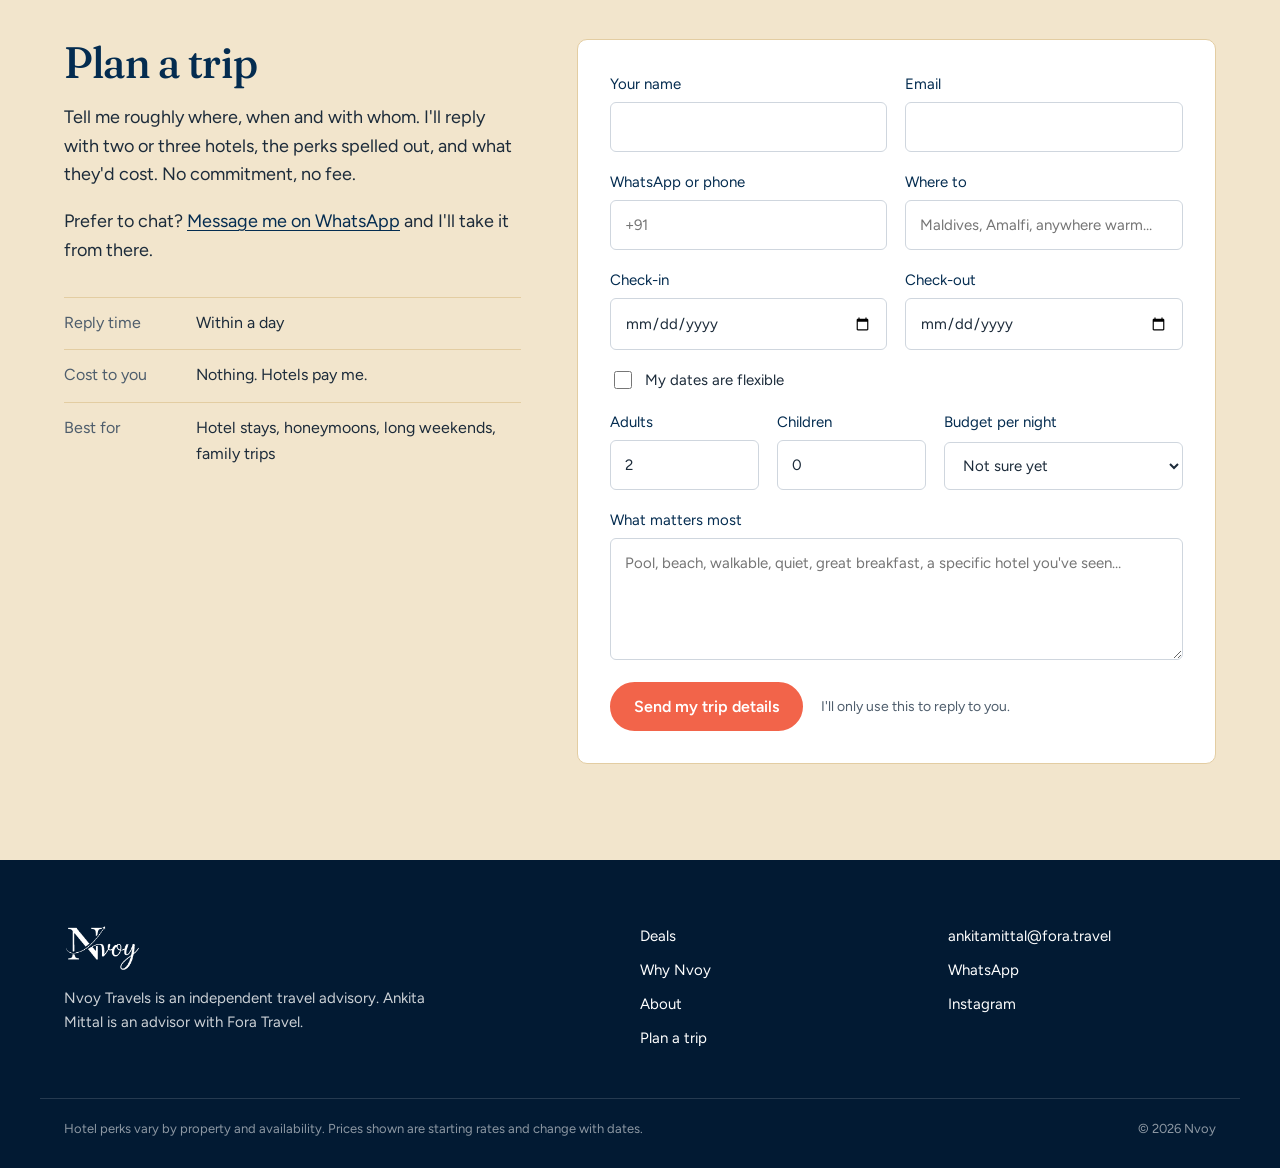
==== commit fc574a3d: "Add files via upload" ====
--- a/nvoy_website/index.html
+++ b/nvoy_website/index.html
@@ -51,9 +51,6 @@
           </div>
           <p class="hero-note" id="hero-note">Accor, Marriott, Hyatt, IHG, Hilton, Four Seasons, Anantara and more. Replies within a day, usually faster.</p>
         </div>
-        <div class="hero-card" id="featured-slot" aria-live="polite">
-          <!-- featured postcard is rendered here -->
-        </div>
       </div>
       <div class="hero-horizon" aria-hidden="true"></div>
     </section>
@@ -62,11 +59,35 @@
       <div class="wrap">
         <div class="section-head">
           <h2>Deals on the board right now</h2>
-          <p class="section-sub">Partner rates I'm watching this month. Each one includes the perks on the stamp. Dates and prices change, so ask early.</p>
+          <p class="section-sub">Offers from Fora HQ and our hotel partners whose booking windows are still open. Each one includes the perks on the stamp. Windows close without warning, so ask early.</p>
         </div>
         <p class="sample-notice" id="sample-notice" hidden>Some of these are sample deals. Edit <code>deals.json</code> to replace them with yours.</p>
-        <div class="filters" id="filters" role="group" aria-label="Filter deals"></div>
-        <div class="deal-grid" id="deal-grid"></div>
+        <div class="filter-bar">
+          <div class="filters" id="filters" role="group" aria-label="Filter deals by region"></div>
+          <div class="filter-right">
+            <label class="city-pick"><span>City</span><select id="city-filter" aria-label="Filter deals by city"><option value="">All cities</option></select></label>
+            <div class="view-toggle" role="group" aria-label="Layout">
+              <button type="button" class="view-btn" data-view="row" aria-pressed="true" title="Scroll sideways through the deals">
+                <svg viewBox="0 0 20 20" width="16" height="16" aria-hidden="true"><rect x="1" y="4" width="8" height="12" rx="1.5" fill="currentColor"/><rect x="11" y="4" width="8" height="12" rx="1.5" fill="currentColor" opacity=".45"/></svg>
+                <span>Scroll</span>
+              </button>
+              <button type="button" class="view-btn" data-view="grid" aria-pressed="false" title="Show every deal in a grid">
+                <svg viewBox="0 0 20 20" width="16" height="16" aria-hidden="true"><rect x="2" y="2" width="7" height="7" rx="1.5" fill="currentColor"/><rect x="11" y="2" width="7" height="7" rx="1.5" fill="currentColor"/><rect x="2" y="11" width="7" height="7" rx="1.5" fill="currentColor"/><rect x="11" y="11" width="7" height="7" rx="1.5" fill="currentColor"/></svg>
+                <span>Grid</span>
+              </button>
+            </div>
+          </div>
+        </div>
+        <div class="deal-strip is-row" id="deal-strip">
+          <button type="button" class="strip-arrow strip-prev" id="strip-prev" aria-label="Previous deals">
+            <svg viewBox="0 0 24 24" width="22" height="22" aria-hidden="true"><path d="M15 5l-7 7 7 7" fill="none" stroke="currentColor" stroke-width="2.2" stroke-linecap="round" stroke-linejoin="round"/></svg>
+          </button>
+          <div class="deal-grid" id="deal-grid" tabindex="0" aria-label="Deals"></div>
+          <button type="button" class="strip-arrow strip-next" id="strip-next" aria-label="Next deals">
+            <svg viewBox="0 0 24 24" width="22" height="22" aria-hidden="true"><path d="M9 5l7 7-7 7" fill="none" stroke="currentColor" stroke-width="2.2" stroke-linecap="round" stroke-linejoin="round"/></svg>
+          </button>
+        </div>
+        <p class="strip-hint" id="strip-hint">Swipe or use the arrows to see more. Switch to Grid to see them all at once.</p>
         <p class="deals-empty" id="deals-empty" hidden>Nothing on the board for that filter right now. Tell me what you're after and I'll find it.</p>
         <noscript><p class="deals-empty">The deal board needs JavaScript to load. Message me on WhatsApp and I'll send the current list.</p></noscript>
       </div>
@@ -80,21 +101,103 @@
         </div>
         <ul class="perk-list" id="perk-list"></ul>
 
-        <div class="math" id="travel-math" hidden>
+        <div class="programs" id="programs" hidden>
+          <div class="programs-head">
+            <h3>The partner programmes behind the perks</h3>
+            <p>Each hotel group runs an invitation-only programme for a small set of luxury advisors. Nvoy books through Fora, which belongs to all of these. Perks vary by hotel and rate; I confirm the exact list before you pay.</p>
+          </div>
+          <ul class="program-list" id="program-list"></ul>
+        </div>
+
+        <div class="explore" id="explore" hidden>
+          <div class="explore-head">
+            <h3>Explore the perks at a specific hotel</h3>
+            <p>Pick a hotel to see every programme it belongs to, the perks you'd get through Nvoy, and the terms that usually apply.</p>
+          </div>
+          <label class="field field-dark explore-pick"><span>Hotel</span>
+            <select id="hotel-select"><option value="">Choose a hotel</option></select>
+          </label>
+          <p class="explore-missing">Your hotel isn't listed? Try the travel math below with any hotel name, or <a data-whatsapp href="#">ask me on WhatsApp</a>.</p>
+          <article class="hotel-card" id="hotel-card" hidden>
+            <div class="hotel-card-head">
+              <div>
+                <h4 id="hc-name"></h4>
+                <p class="hotel-place" id="hc-place"></p>
+              </div>
+              <ul class="hotel-programs" id="hc-programs"></ul>
+            </div>
+            <p class="hotel-note" id="hc-note" hidden></p>
+            <p class="hotel-deal" id="hc-deal" hidden></p>
+            <div class="hotel-cols">
+              <div>
+                <p class="hotel-label">Perks when booked through Nvoy</p>
+                <ul class="hotel-perks" id="hc-perks"></ul>
+              </div>
+              <div>
+                <p class="hotel-label">Terms that usually apply</p>
+                <ul class="hotel-terms" id="hc-terms"></ul>
+              </div>
+            </div>
+            <div class="hotel-actions">
+              <button type="button" class="btn btn-primary btn-small" id="hc-ask">Ask about this hotel</button>
+              <button type="button" class="btn btn-ghost-navy btn-small" id="hc-math">Run the travel math for it</button>
+            </div>
+          </article>
+        </div>
+
+        <div class="math" id="travel-math">
           <div class="math-head">
-            <h3>The travel math, on a real booking</h3>
+            <h3>Run the travel math on your own trip</h3>
+            <p>Name a hotel and your dates. I'll tell you which programme it falls under and what you'd get on top of the hotel's own price.</p>
+          </div>
+          <form class="math-form" id="math-form" novalidate>
+            <label class="field field-dark math-hotel"><span>Hotel</span><input id="m-hotel" type="text" placeholder="Park Hyatt Maldives, Fairmont Dubai, The Ritz-Carlton Tokyo…" autocomplete="off" required></label>
+            <label class="field field-dark"><span>Check-in</span><input id="m-in" type="date"></label>
+            <label class="field field-dark"><span>Check-out</span><input id="m-out" type="date"></label>
+            <button class="btn btn-primary math-go" type="submit">Show my perks</button>
+          </form>
+          <div class="math-result" id="math-result" hidden>
+            <div class="math-cols">
+              <div class="math-col">
+                <p class="math-label">Booking direct or on a booking site</p>
+                <p class="math-price" id="mr-direct-price">The hotel's own rate</p>
+                <ul id="mr-direct-items">
+                  <li>Room only, unless the rate says otherwise</li>
+                  <li>No VIP status or special treatment</li>
+                </ul>
+                <a class="btn btn-ghost btn-small" id="mr-google" href="#" target="_blank" rel="noopener">Check the rate on Google</a>
+                <label class="field field-dark math-rate"><span>Rate you found, per night (optional)</span>
+                  <span class="rate-row">
+                    <select id="m-cur" aria-label="Currency"><option>INR</option><option>USD</option><option>EUR</option><option>GBP</option><option>AED</option><option>SGD</option><option>THB</option><option>JPY</option></select>
+                    <input id="m-rate" type="number" min="0" step="1" inputmode="numeric" placeholder="e.g. 18000">
+                  </span>
+                </label>
+              </div>
+              <div class="math-col math-col-nvoy">
+                <p class="math-label" id="mr-program-label">Booked with Nvoy</p>
+                <p class="math-price" id="mr-nvoy-price">Same rate</p>
+                <p class="math-program" id="mr-program"></p>
+                <ul id="mr-nvoy-items"></ul>
+                <p class="math-total" id="mr-total" hidden></p>
+                <p class="math-fine" id="mr-fine"></p>
+                <button type="button" class="btn btn-primary btn-small" id="mr-ask">Ask me to confirm these perks</button>
+              </div>
+            </div>
+          </div>
+          <div class="math-example" id="math-example" hidden>
+            <p class="math-example-label">A real one from last month</p>
             <p id="math-sub"></p>
-          </div>
-          <div class="math-cols">
-            <div class="math-col">
-              <p class="math-label" id="math-direct-label"></p>
-              <p class="math-price" id="math-direct-price"></p>
-              <ul id="math-direct-items"></ul>
-            </div>
-            <div class="math-col math-col-nvoy">
-              <p class="math-label" id="math-nvoy-label"></p>
-              <p class="math-price" id="math-nvoy-price"></p>
-              <ul id="math-nvoy-items"></ul>
+            <div class="math-cols math-cols-compact">
+              <div class="math-col">
+                <p class="math-label" id="math-direct-label"></p>
+                <p class="math-price" id="math-direct-price"></p>
+                <ul id="math-direct-items"></ul>
+              </div>
+              <div class="math-col math-col-nvoy">
+                <p class="math-label" id="math-nvoy-label"></p>
+                <p class="math-price" id="math-nvoy-price"></p>
+                <ul id="math-nvoy-items"></ul>
+              </div>
             </div>
           </div>
         </div>
--- a/nvoy_website/assets/css/style.css
+++ b/nvoy_website/assets/css/style.css
@@ -127,7 +127,7 @@
 /* ---------- hero ---------- */
 .hero {
   position: relative; background: var(--navy); color: #fff; overflow: hidden;
-  padding: 72px 0 120px;
+  padding: 88px 0 128px;
 }
 .hero::before {
   /* low sun behind the horizon */
@@ -140,19 +140,17 @@
   background: var(--paper);
   clip-path: ellipse(60% 100% at 50% 100%);
 }
-.hero-grid {
-  position: relative; display: grid; grid-template-columns: 1.1fr .9fr; gap: 48px; align-items: center;
-}
+.hero-grid { position: relative; }
 .hero-title {
   font-size: clamp(42px, 6.2vw, 84px);
   font-variation-settings: "SOFT" 60, "WONK" 1, "opsz" 144;
-  max-width: 11ch;
-  margin-bottom: 22px;
+  max-width: 14ch;
+  margin-bottom: 26px;
 }
 .hero-sub { font-size: 19px; max-width: 52ch; color: rgba(255,255,255,.86); margin-bottom: 28px; }
 .hero-actions { display: flex; flex-wrap: wrap; gap: 12px; margin-bottom: 20px; }
 .hero-note { font-size: 15px; color: rgba(255,255,255,.62); margin: 0; }
-.hero-card { position: relative; justify-self: end; width: min(100%, 440px); }
+
 
 /* ---------- postcards ---------- */
 .postcard {
@@ -187,7 +185,11 @@
 .postcard-place { font-size: 14px; color: var(--ink-soft); margin: 0; }
 .postcard-hotel { font-size: 26px; margin: 0; padding-right: 20px; }
 .postcard-note { font-size: 15px; color: var(--ink-soft); margin: 0; }
-.postcard-details { list-style: none; margin: 4px 0 0; padding: 0; display: grid; gap: 4px; font-size: 15px; }
+.postcard-block { margin-top: 6px; }
+.postcard-label { margin: 0 0 4px; font-size: 13px; font-weight: 600; color: var(--navy); }
+.postcard-details { list-style: none; margin: 0; padding: 0; display: grid; gap: 4px; font-size: 15px; }
+.postcard-terms ul { margin: 0; padding: 0 0 0 16px; display: grid; gap: 3px; font-size: 13.5px; line-height: 1.45; color: var(--ink-soft); }
+.postcard-terms li::marker { color: var(--sand-deep); }
 .postcard-details li { padding-left: 20px; position: relative; }
 .postcard-details li::before {
   content: ""; position: absolute; left: 0; top: 9px; width: 10px; height: 6px;
@@ -201,32 +203,12 @@
 .postcard-price { margin: 0; font-size: 14px; color: var(--ink-soft); }
 .postcard-price strong { display: block; font-family: var(--display); font-size: 24px; color: var(--navy); font-weight: 500; line-height: 1.1; }
 .postcard-per { font-family: var(--text); font-size: 14px; font-weight: 400; color: var(--ink-soft); }
-.postcard-cta { margin-top: 14px; }
-
-/* hero's featured postcard */
-.postcard-featured { transform: rotate(1.5deg); }
-.postcard-featured .postcard-hotel { font-size: 28px; }
-.featured-tag {
-  position: absolute; top: 14px; left: 14px; z-index: 2;
-  display: inline-flex; align-items: center; gap: 8px;
-  background: rgba(4,44,80,.82); color: #fff; font-size: 13px; font-weight: 600;
-  padding: 6px 12px 6px 10px; border-radius: 999px; backdrop-filter: blur(4px);
-}
-.featured-tag::before { content: ""; width: 8px; height: 8px; border-radius: 50%; background: var(--sun); }
-
-@media (prefers-reduced-motion: no-preference) {
-  .hero-card { animation: land .9s var(--ease) both; animation-delay: .15s; }
-  .hero-card .stamp { animation: press .5s var(--ease) both; animation-delay: .85s; }
-  @keyframes land {
-    from { opacity: 0; transform: translate(40px, 36px) rotate(7deg); }
-    to   { opacity: 1; transform: translate(0, 0) rotate(0); }
-  }
-  @keyframes press {
-    from { opacity: 0; transform: rotate(-5deg) scale(1.5); }
-    60%  { opacity: 1; transform: rotate(-5deg) scale(.96); }
-    to   { opacity: 1; transform: rotate(-5deg) scale(1); }
-  }
-}
+.postcard-cta { margin-top: 14px; display: flex; flex-wrap: wrap; align-items: center; gap: 10px 16px; }
+.postcard-links { display: inline-flex; flex-wrap: wrap; gap: 4px 14px; font-size: 14px; }
+.postcard-links a { color: var(--navy); text-underline-offset: 3px; text-decoration-color: var(--sand-deep); }
+.postcard-links a:hover { text-decoration-color: var(--coral); }
+.rating-star { color: var(--sun); }
+.rating-count, .rating-src { color: var(--ink-soft); }
 
 /* ---------- sections ---------- */
 .section-head { max-width: 62ch; margin-bottom: 36px; }
@@ -242,7 +224,49 @@
   border-radius: var(--radius); padding: 8px 12px; font-size: 14px; margin: -12px 0 24px;
 }
 .sample-notice code { font-family: ui-monospace, Menlo, Consolas, monospace; font-size: 13px; }
-.filters { display: flex; flex-wrap: wrap; gap: 8px; margin-bottom: 32px; }
+.filter-bar { display: flex; flex-wrap: wrap; align-items: center; justify-content: space-between; gap: 14px 24px; margin-bottom: 28px; }
+.filter-right { display: flex; flex-wrap: wrap; align-items: center; gap: 12px 18px; }
+.view-toggle { display: inline-flex; border: 1.5px solid var(--sand-deep); border-radius: 999px; padding: 3px; background: #fff; }
+.view-btn {
+  display: inline-flex; align-items: center; gap: 6px; font: inherit; font-size: 14px; font-weight: 500;
+  color: var(--navy); background: transparent; border: 0; border-radius: 999px; padding: 6px 12px; cursor: pointer;
+}
+.view-btn[aria-pressed="true"] { background: var(--navy); color: #fff; }
+.view-btn:hover:not([aria-pressed="true"]) { background: var(--sand); }
+
+/* the board: a sideways strip by default, a grid on request */
+.deal-strip { position: relative; }
+.deal-strip.is-row .deal-grid {
+  display: flex; gap: 24px; overflow-x: auto; overscroll-behavior-x: contain;
+  scroll-snap-type: x mandatory; scroll-padding-left: 2px;
+  padding: 2px 2px 22px; margin: 0 -2px;
+  scrollbar-width: thin; scrollbar-color: var(--sand-deep) transparent;
+}
+.deal-strip.is-row .deal-grid::-webkit-scrollbar { height: 6px; }
+.deal-strip.is-row .deal-grid::-webkit-scrollbar-thumb { background: var(--sand-deep); border-radius: 3px; }
+.deal-strip.is-row .postcard { flex: 0 0 340px; scroll-snap-align: start; }
+.deal-strip.is-row .deal-grid:focus-visible { outline: 3px solid var(--coral); outline-offset: 4px; }
+.strip-arrow {
+  position: absolute; top: 200px; z-index: 3; width: 44px; height: 44px; border-radius: 50%;
+  background: var(--navy); color: #fff; border: 0; cursor: pointer; display: flex; align-items: center; justify-content: center;
+  box-shadow: 0 8px 20px -10px rgba(4,44,80,.7); transition: opacity .15s, transform .15s var(--ease);
+}
+.strip-arrow:hover { transform: scale(1.06); }
+.strip-arrow[disabled] { opacity: 0; pointer-events: none; }
+.strip-prev { left: -22px; } .strip-next { right: -22px; }
+.deal-strip.is-grid .strip-arrow, .deal-strip.no-overflow .strip-arrow { display: none; }
+@media (hover: none) { .strip-arrow { display: none; } }
+.strip-hint { margin: 0; font-size: 14px; color: var(--ink-soft); }
+.filters { display: flex; flex-wrap: wrap; gap: 8px; }
+.city-pick { display: flex; align-items: center; gap: 10px; font-size: 15px; font-weight: 500; color: var(--navy); }
+.city-pick select {
+  font: inherit; font-weight: 400; color: var(--ink); background: #fff;
+  border: 1.5px solid var(--sand-deep); border-radius: 999px; padding: 8px 36px 8px 14px; min-width: 200px;
+  appearance: none; -webkit-appearance: none;
+  background-image: url("data:image/svg+xml;utf8,<svg xmlns='http://www.w3.org/2000/svg' width='12' height='8' viewBox='0 0 12 8'><path d='M1 1l5 5 5-5' fill='none' stroke='%23042C50' stroke-width='2'/></svg>");
+  background-repeat: no-repeat; background-position: right 14px center;
+}
+.city-pick select:hover { border-color: var(--navy); }
 .chip {
   font: inherit; font-size: 15px; font-weight: 500; cursor: pointer;
   background: #fff; color: var(--navy); border: 1.5px solid var(--sand-deep); border-radius: 999px;
@@ -250,6 +274,10 @@
 }
 .chip:hover { border-color: var(--navy); }
 .chip[aria-pressed="true"] { background: var(--navy); border-color: var(--navy); color: #fff; }
+.chip[disabled] { color: var(--ink-soft); opacity: .55; cursor: not-allowed; border-style: dashed; }
+.chip[disabled]:hover { border-color: var(--sand-deep); }
+.chip-count { display: inline-block; min-width: 18px; padding: 0 5px; margin-left: 4px; border-radius: 999px; font-size: 12px; line-height: 18px; text-align: center; background: var(--sand); color: var(--navy); }
+.chip[aria-pressed="true"] .chip-count { background: rgba(255,255,255,.2); color: #fff; }
 .deal-grid {
   display: grid; grid-template-columns: repeat(3, minmax(0, 1fr)); gap: 32px 28px;
 }
@@ -265,16 +293,85 @@
 .perk-list h3 { font-size: 22px; margin-bottom: 8px; color: var(--sand); }
 .perk-list p { margin: 0; color: rgba(255,255,255,.8); font-size: 16px; }
 
+.featured-tag {
+  position: absolute; top: 14px; left: 14px; z-index: 2;
+  display: inline-flex; align-items: center; gap: 8px;
+  font-size: 13px; font-weight: 600; padding: 6px 12px 6px 10px; border-radius: 999px; backdrop-filter: blur(4px);
+}
+.featured-tag::before { content: ""; width: 8px; height: 8px; border-radius: 50%; }
 .sample-tag { background: rgba(227,205,162,.9); color: var(--navy); }
 .sample-tag::before { background: var(--navy); }
 .postcard-pricenote { display: block; font-size: 13px; color: var(--ink-soft); }
+
+/* partner programmes (inside the navy band) */
+.programs { margin-top: 56px; padding-top: 48px; border-top: 1px solid rgba(255,255,255,.18); }
+.programs-head { max-width: 66ch; margin-bottom: 28px; }
+.programs-head h3 { font-size: clamp(24px, 3vw, 32px); color: #fff; margin-bottom: 8px; }
+.programs-head p { margin: 0; color: rgba(255,255,255,.75); }
+.program-list { list-style: none; margin: 0; padding: 0; display: grid; grid-template-columns: repeat(2, minmax(0, 1fr)); gap: 0 40px; }
+.program { display: grid; grid-template-columns: 200px 1fr; gap: 6px 24px; padding: 16px 0; border-top: 1px solid rgba(255,255,255,.14); align-items: start; }
+.program-name h4 { font-family: var(--display); font-weight: 500; font-size: 19px; line-height: 1.2; color: #fff; margin: 0 0 2px; }
+.program-name p { margin: 0; font-size: 13px; color: rgba(255,255,255,.6); }
+.program-body { display: grid; gap: 4px; }
+.program-brands { margin: 0; font-size: 14px; color: rgba(255,255,255,.62); }
+.program-perks { margin: 0; font-size: 14px; color: var(--sand); line-height: 1.5; }
+
+/* explore perks by hotel (inside the navy band) */
+.explore { margin-top: 56px; padding-top: 48px; border-top: 1px solid rgba(255,255,255,.18); }
+.explore-head { max-width: 62ch; margin-bottom: 24px; }
+.explore-head h3 { font-size: clamp(24px, 3vw, 32px); color: #fff; margin-bottom: 6px; }
+.explore-head p { margin: 0; color: rgba(255,255,255,.75); }
+.explore-pick { max-width: 560px; }
+.explore-pick select { font-size: 17px; padding: 13px 14px; }
+.explore-pick option, .explore-pick optgroup { color: var(--ink); background: #fff; }
+.explore-missing { margin: 10px 0 0; font-size: 14px; color: rgba(255,255,255,.62); }
+.explore-missing a { color: #fff; text-underline-offset: 3px; }
+.hotel-card { margin-top: 24px; background: var(--paper); color: var(--ink); border-radius: 10px; padding: 28px; max-width: 980px; }
+.hotel-card-head { display: flex; justify-content: space-between; gap: 20px; flex-wrap: wrap; align-items: flex-start; }
+.hotel-card h4 { font-family: var(--display); font-weight: 500; font-size: 28px; line-height: 1.1; color: var(--navy); margin: 0 0 4px; }
+.hotel-place { margin: 0; color: var(--ink-soft); font-size: 15px; }
+.hotel-programs { list-style: none; margin: 0; padding: 0; display: flex; flex-wrap: wrap; gap: 6px; justify-content: flex-end; }
+.hotel-programs li { font-size: 13px; font-weight: 600; padding: 6px 12px; border-radius: 999px; background: var(--navy); color: #fff; }
+.hotel-note { margin: 14px 0 0; font-size: 15px; color: var(--ink-soft); }
+.hotel-deal { margin: 14px 0 0; padding: 10px 14px; background: var(--sand); border-radius: var(--radius); font-size: 15px; color: var(--navy); }
+.hotel-deal a { color: var(--navy); font-weight: 600; text-underline-offset: 3px; }
+.hotel-cols { display: grid; grid-template-columns: 5fr 7fr; gap: 28px; margin-top: 22px; padding-top: 22px; border-top: 1px dashed var(--sand-deep); }
+.hotel-label { margin: 0 0 10px; font-size: 14px; font-weight: 600; color: var(--navy); }
+.hotel-perks { list-style: none; margin: 0; padding: 0; display: grid; gap: 8px; font-size: 16px; }
+.hotel-perks li { padding-left: 22px; position: relative; }
+.hotel-perks li::before { content: ""; position: absolute; left: 0; top: 9px; width: 10px; height: 6px; border-left: 2px solid var(--coral); border-bottom: 2px solid var(--coral); transform: rotate(-45deg); }
+.hotel-perks .via { display: block; font-size: 13px; color: var(--ink-soft); }
+.hotel-terms { margin: 0; padding: 0 0 0 18px; display: grid; gap: 6px; font-size: 14px; color: var(--ink-soft); line-height: 1.5; }
+.hotel-terms li::marker { color: var(--sand-deep); }
+.hotel-actions { display: flex; flex-wrap: wrap; gap: 10px; margin-top: 22px; }
 
 /* travel math (inside the navy band) */
 .math { margin-top: 56px; padding-top: 48px; border-top: 1px solid rgba(255,255,255,.18); }
 .math-head { max-width: 62ch; margin-bottom: 24px; }
 .math-head h3 { font-size: clamp(24px, 3vw, 32px); color: #fff; margin-bottom: 6px; }
 .math-head p { margin: 0; color: rgba(255,255,255,.75); }
-.math-cols { display: grid; grid-template-columns: 1fr 1fr; gap: 20px; max-width: 880px; }
+.math-form { display: grid; grid-template-columns: 2fr 1fr 1fr auto; gap: 14px; align-items: end; max-width: 980px; margin-bottom: 28px; }
+.field-dark { color: var(--sand); }
+.field-dark input, .field-dark select { background: rgba(255,255,255,.06); border-color: rgba(255,255,255,.3); color: #fff; color-scheme: dark; }
+.field-dark input::placeholder { color: rgba(255,255,255,.45); }
+.field-dark input:focus, .field-dark select:focus { border-color: #fff; outline-color: rgba(242,100,74,.6); }
+.math-col-nvoy .field-dark { color: var(--navy); }
+.math-col-nvoy .field-dark input, .math-col-nvoy .field-dark select { background: #fff; border-color: #CFD6DE; color: var(--ink); color-scheme: light; }
+.math-go { height: 49px; white-space: nowrap; }
+.math-result { max-width: 980px; }
+.math-cols { display: grid; grid-template-columns: 1fr 1fr; gap: 20px; max-width: 980px; }
+.math-col .btn-small { margin-top: 16px; }
+.math-rate { margin-top: 18px; }
+.rate-row { display: grid; grid-template-columns: 90px 1fr; gap: 8px; }
+.math-program { margin: 0 0 12px; font-size: 15px; }
+.math-program strong { color: var(--coral-deep); font-weight: 600; }
+.math-total { margin: 14px 0 0; padding: 12px 14px; background: var(--sand); border-radius: var(--radius); font-size: 15px; color: var(--navy); font-weight: 500; }
+.math-fine { margin: 12px 0 0; font-size: 13px; color: var(--ink-soft); }
+.math-example { margin-top: 40px; }
+.math-example-label { margin: 0 0 4px; font-size: 14px; color: var(--sand); font-weight: 600; }
+.math-example > p:not(.math-example-label) { margin: 0 0 16px; color: rgba(255,255,255,.75); }
+.math-cols-compact .math-col { padding: 18px 20px; }
+.math-cols-compact .math-price { font-size: 22px; }
 .math-col { border: 1px solid rgba(255,255,255,.25); border-radius: 10px; padding: 24px; }
 .math-col-nvoy { background: var(--paper); color: var(--ink); border-color: var(--paper); position: relative; }
 .math-label { margin: 0 0 6px; font-size: 15px; color: rgba(255,255,255,.75); }
@@ -421,6 +518,7 @@
 /* ---------- responsive ---------- */
 @media (max-width: 1000px) {
   .deal-grid { grid-template-columns: repeat(2, minmax(0, 1fr)); }
+  .strip-prev { left: -8px; } .strip-next { right: -8px; }
   .perk-list { grid-template-columns: repeat(2, minmax(0, 1fr)); }
   .quote-grid { grid-template-columns: 1fr; gap: 32px; }
   .insta-strip { grid-template-columns: repeat(3, minmax(0, 1fr)); }
@@ -428,10 +526,16 @@
 }
 @media (max-width: 820px) {
   .hero { padding: 48px 0 96px; }
-  .hero-grid { grid-template-columns: 1fr; gap: 40px; }
-  .hero-card { justify-self: center; }
   .about-grid, .plan-grid, .faq-grid { grid-template-columns: 1fr; gap: 36px; }
   .math-cols { grid-template-columns: 1fr; }
+  .hotel-cols { grid-template-columns: 1fr; }
+  .hotel-programs { justify-content: flex-start; }
+  .hotel-card { padding: 20px 18px; }
+  .math-form { grid-template-columns: 1fr 1fr; }
+  .math-hotel { grid-column: 1 / -1; }
+  .math-go { grid-column: 1 / -1; justify-self: start; }
+  .program-list { grid-template-columns: 1fr; }
+  .program { grid-template-columns: 1fr; gap: 6px; }
   .recent { grid-template-columns: 1fr; gap: 16px; }
   .recent-list { grid-template-columns: 1fr; }
   .about-photo { max-width: 420px; }
@@ -449,6 +553,10 @@
   :root { --gutter: 16px; }
   body { font-size: 16px; }
   .deal-grid { grid-template-columns: 1fr; }
+  .deal-strip.is-row .postcard { flex-basis: min(320px, 86vw); }
+  .filter-right { width: 100%; justify-content: space-between; }
+  .city-pick { flex: 1; }
+  .city-pick select { flex: 1; min-width: 0; }
   .perk-list { grid-template-columns: 1fr; }
   .insta-strip { grid-template-columns: repeat(2, minmax(0, 1fr)); }
   .field-row, .field-row.three { grid-template-columns: 1fr; }
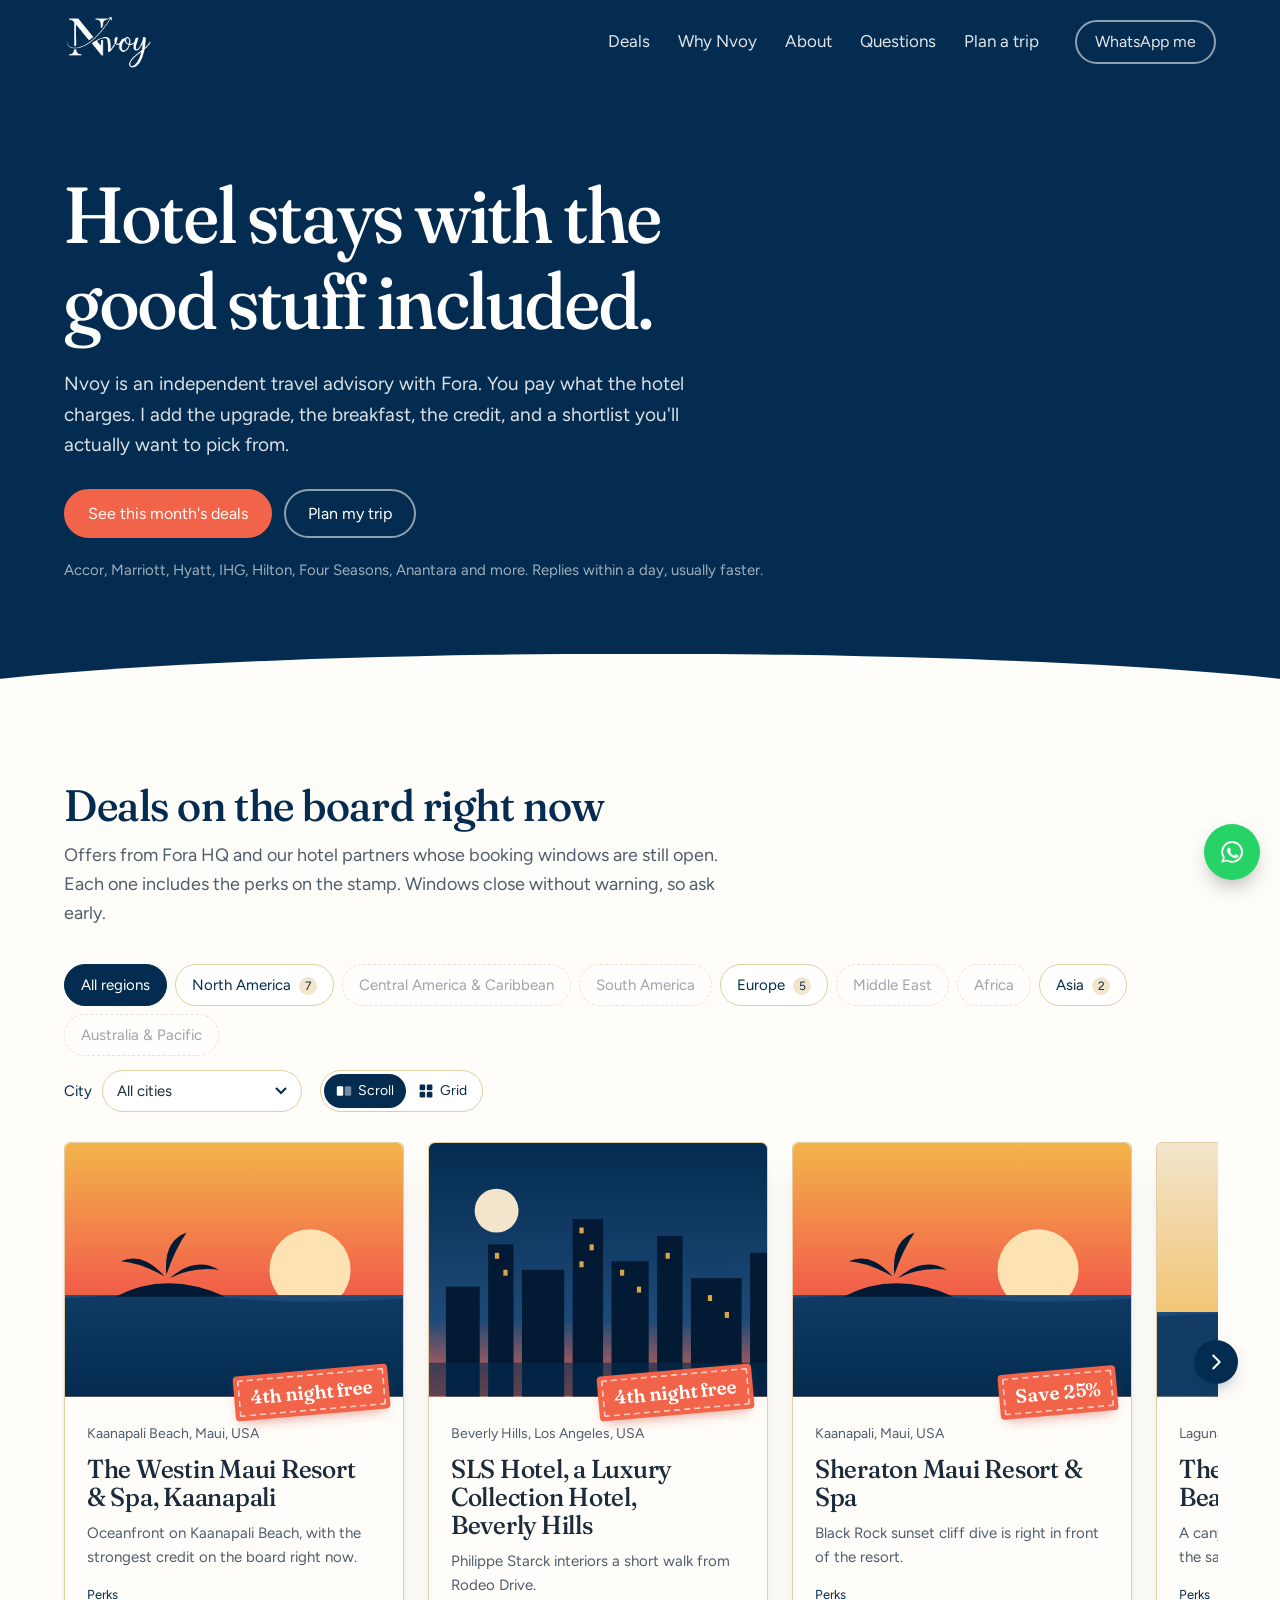
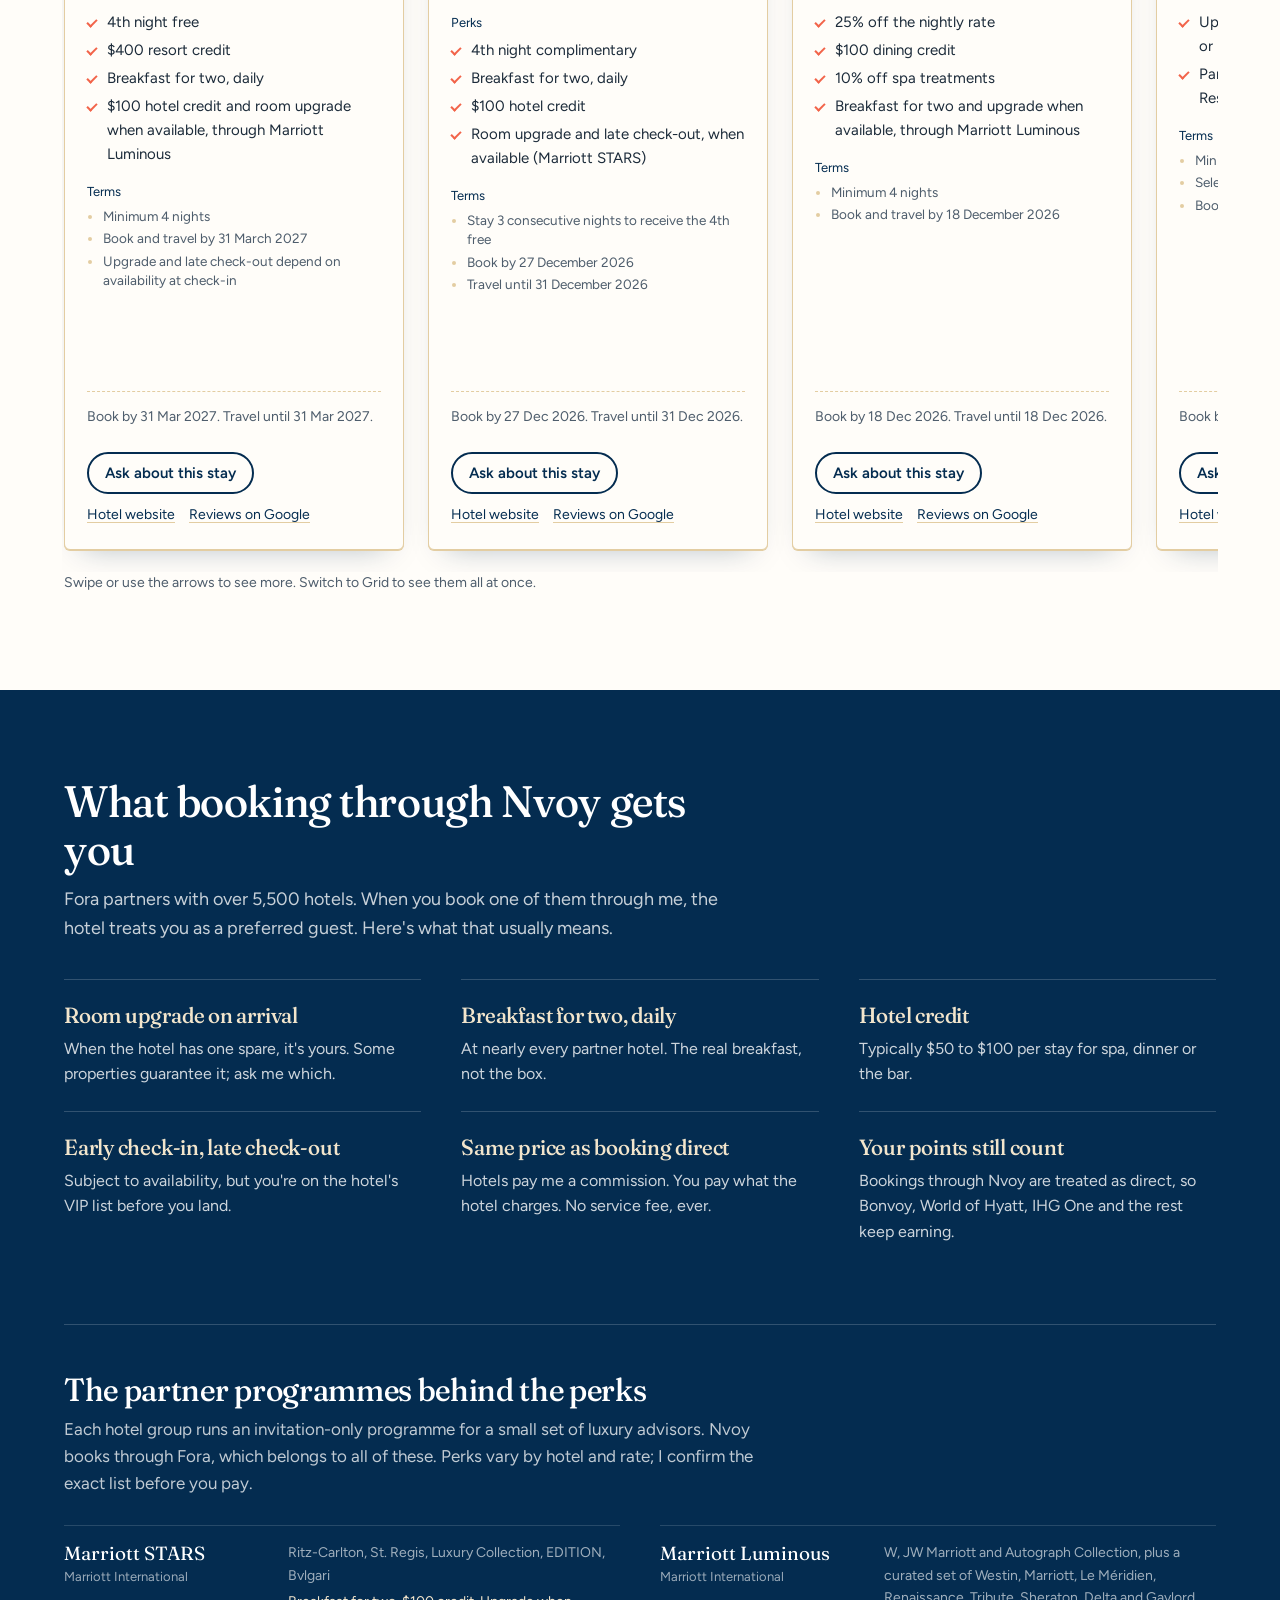
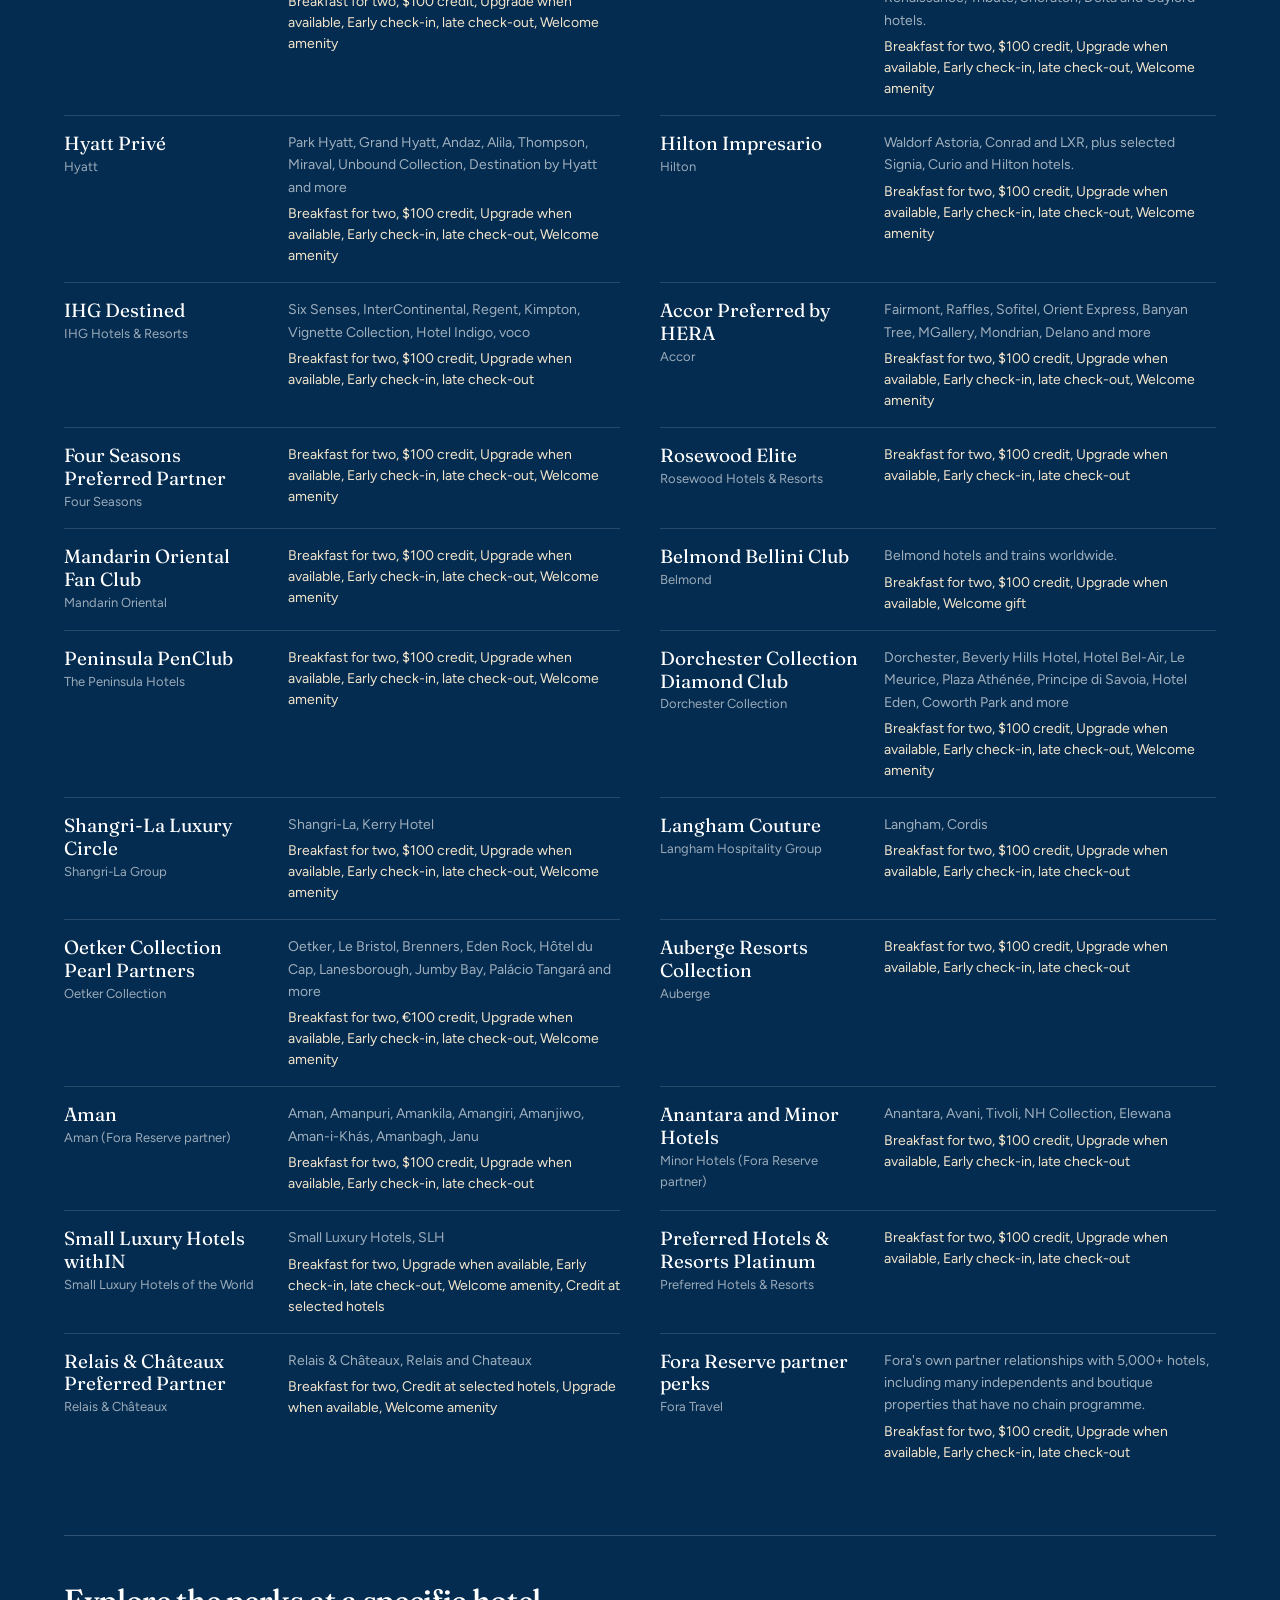
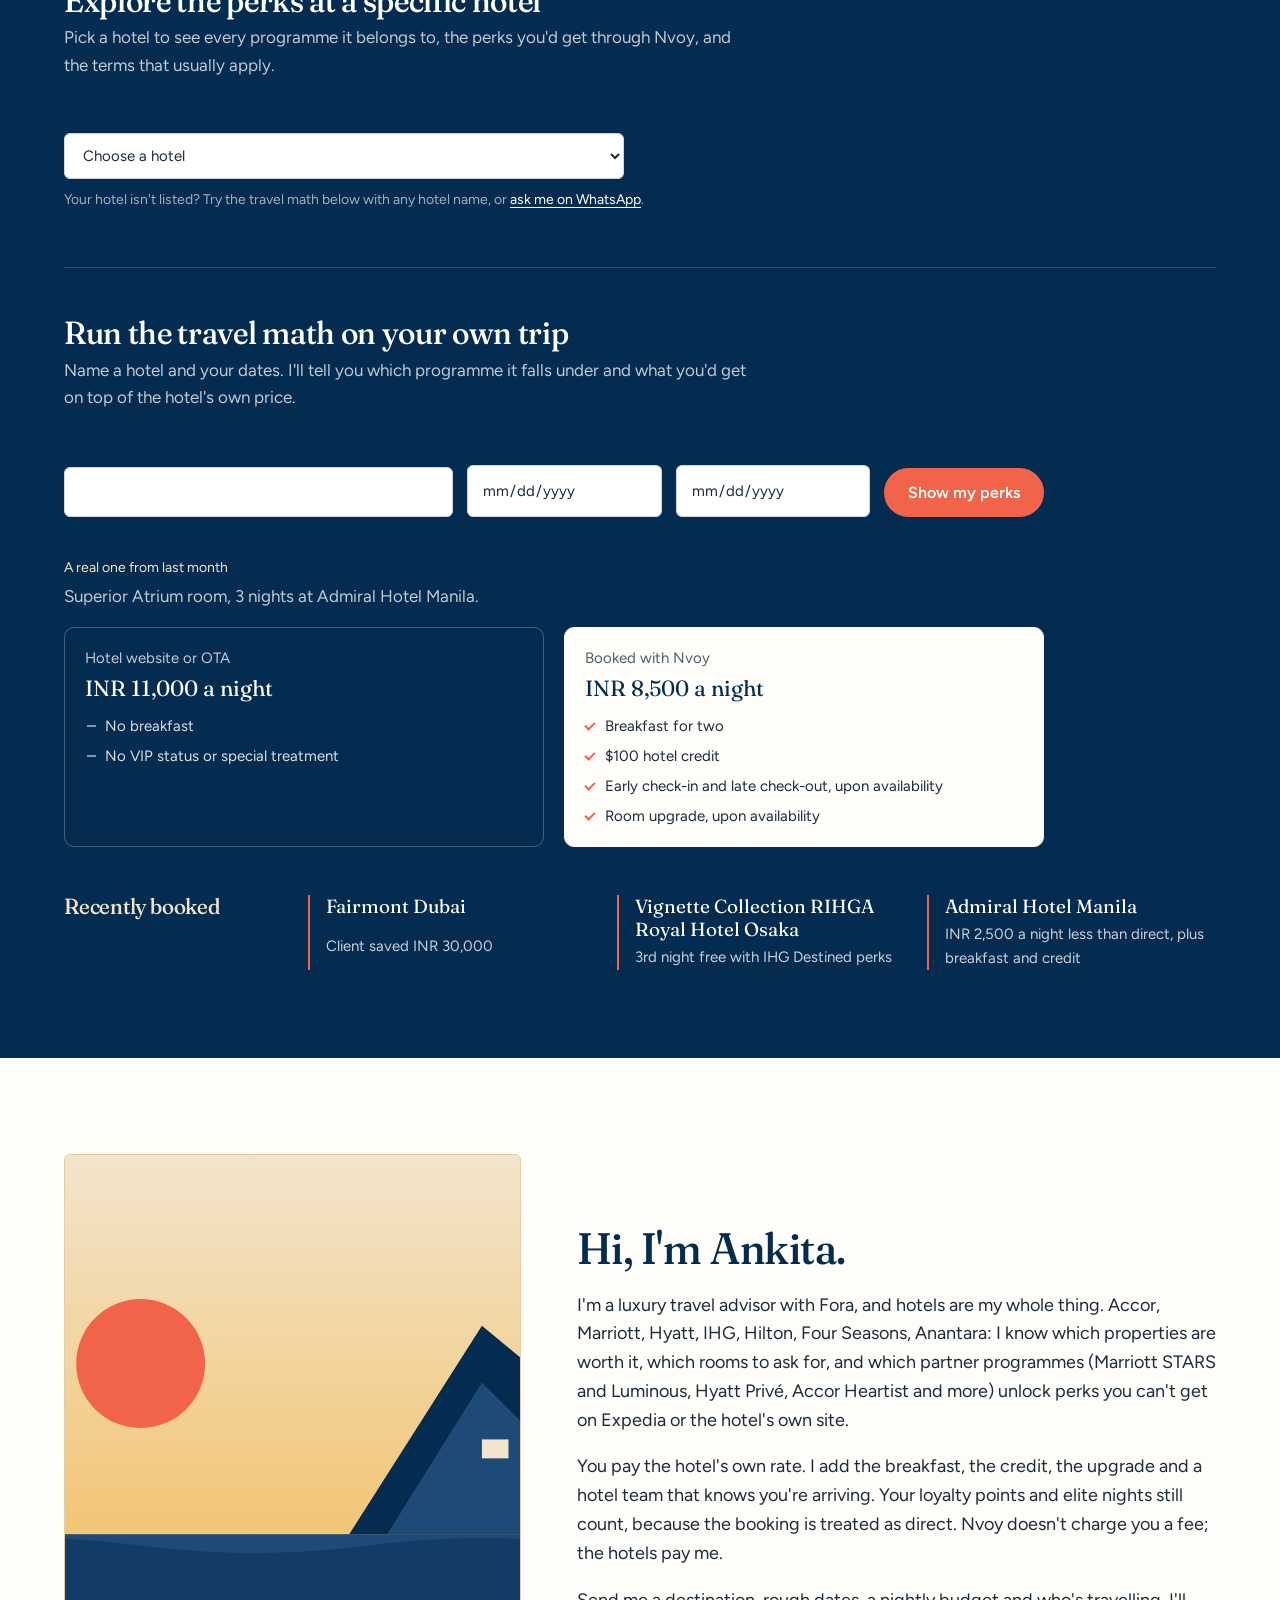
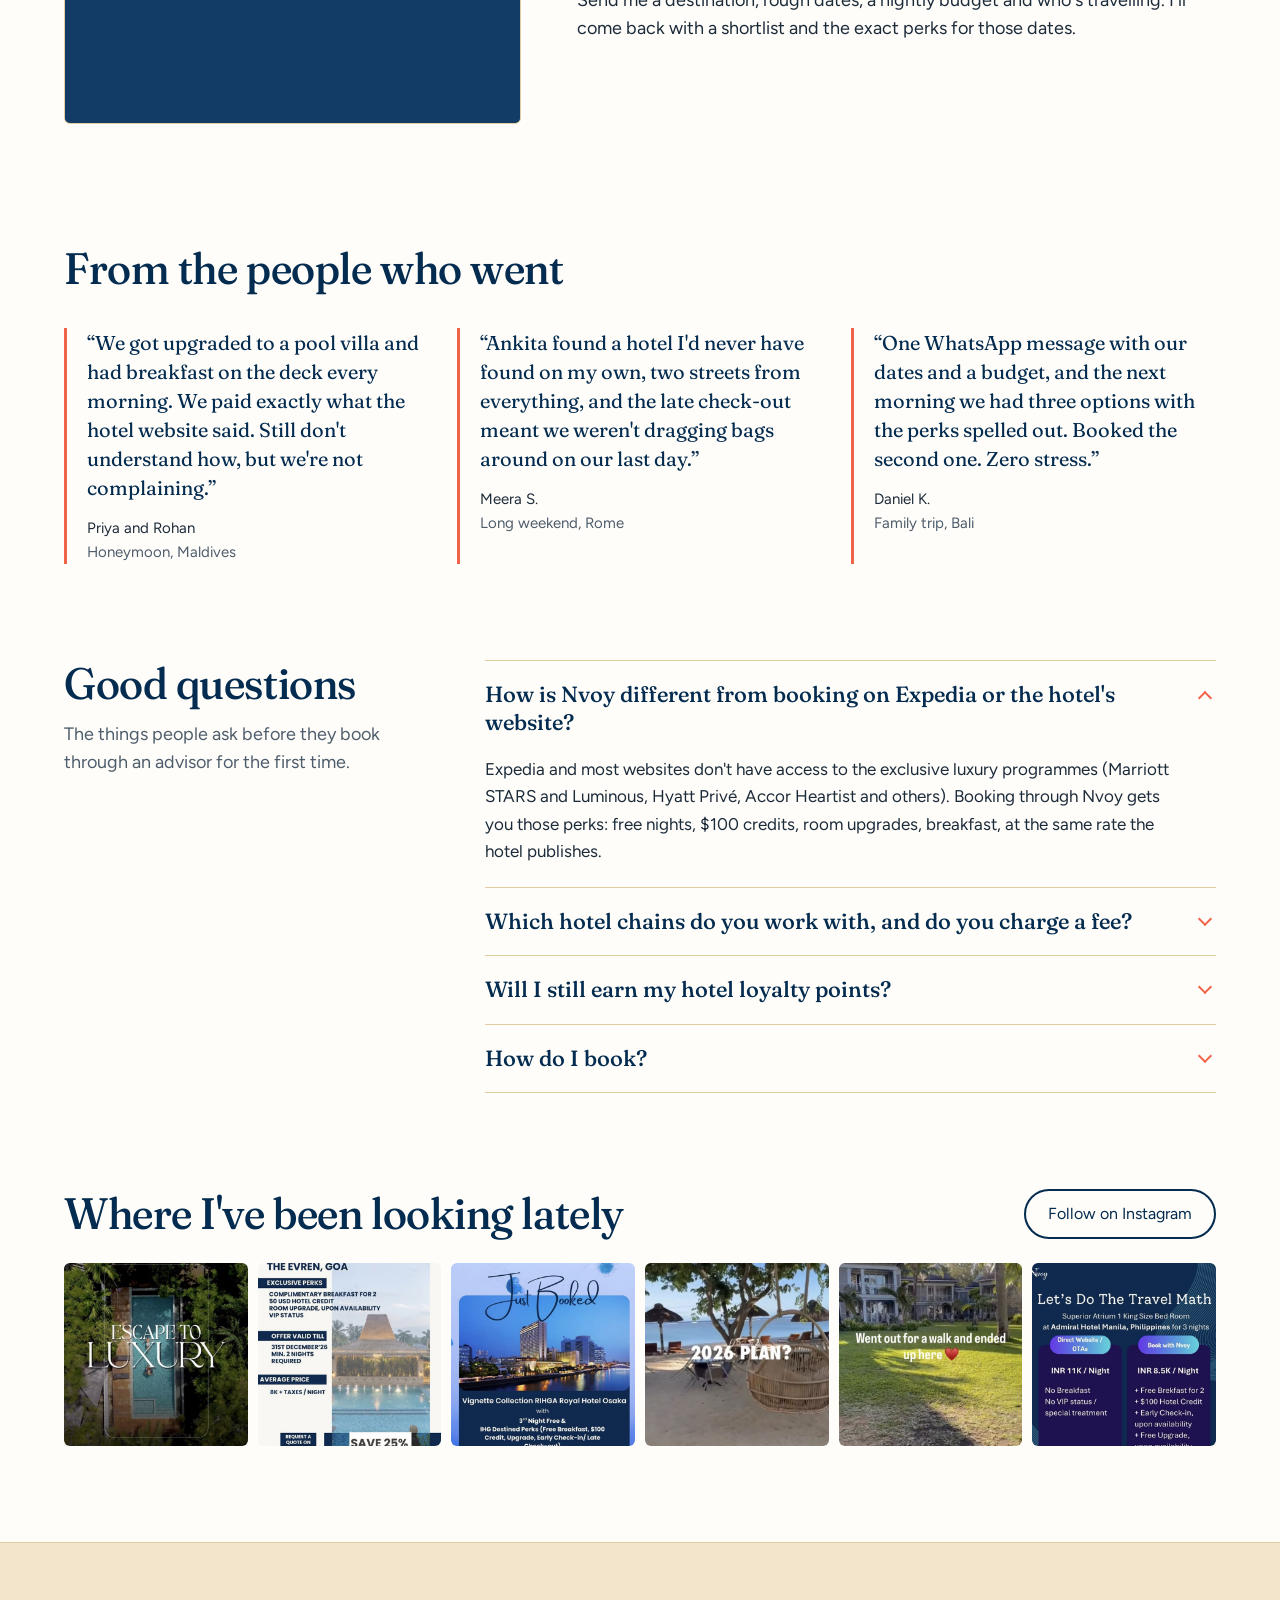
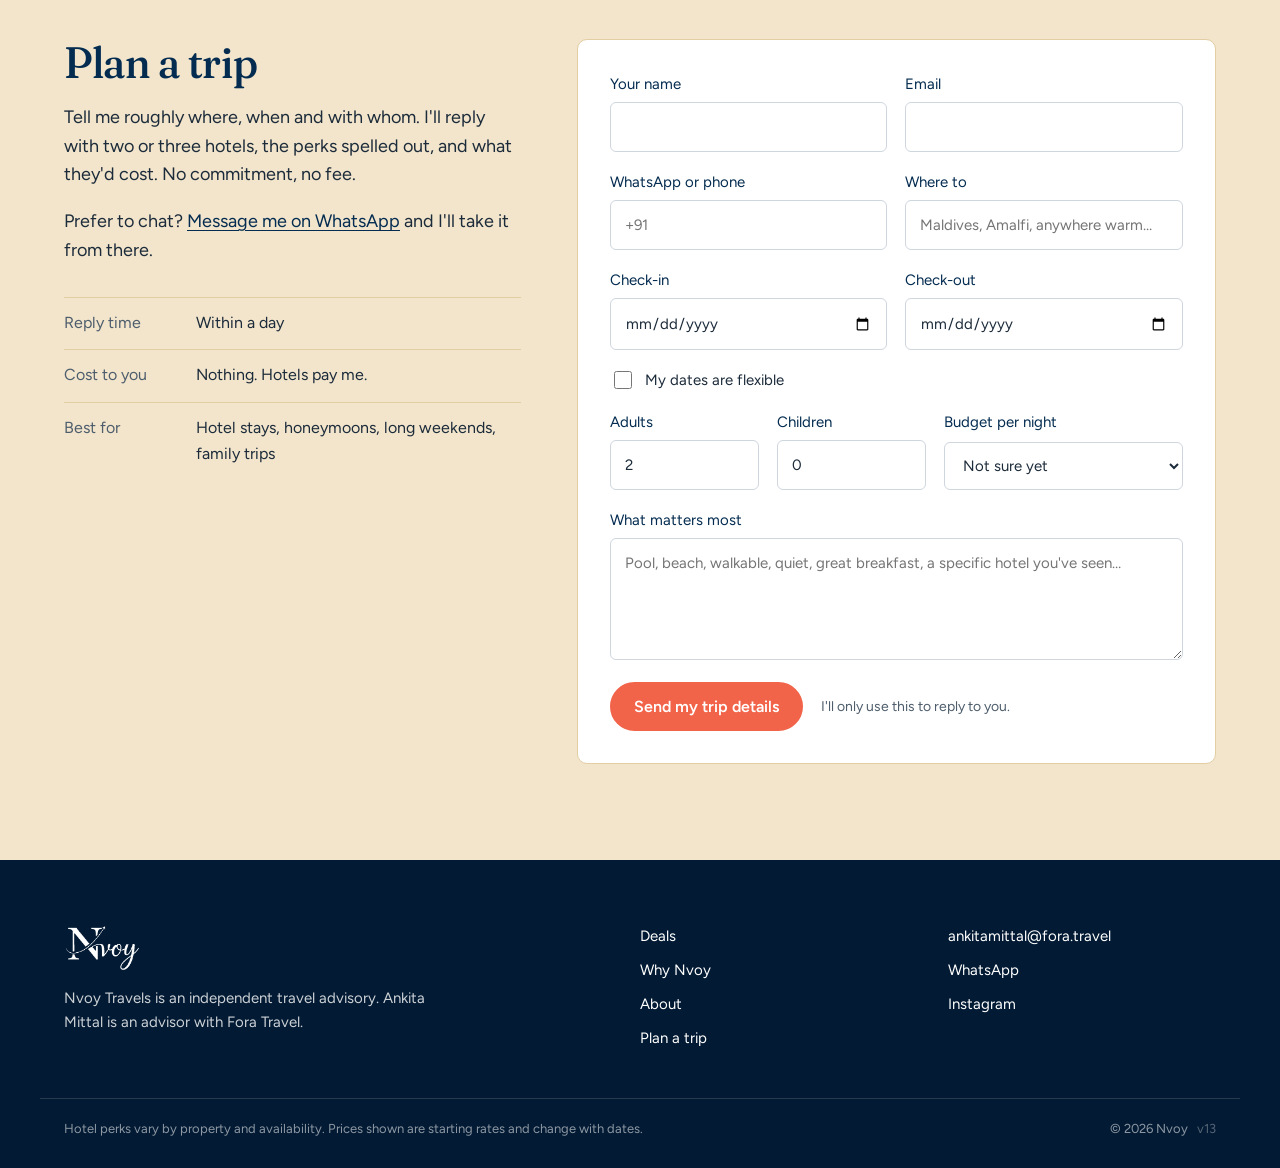
==== commit 88adf28d: "Add files via upload" ====
--- a/nvoy_website/index.html
+++ b/nvoy_website/index.html
@@ -14,7 +14,7 @@
   <meta property="og:type" content="website">
   <link rel="preload" href="assets/fonts/fraunces-latin-full-normal.woff2" as="font" type="font/woff2" crossorigin>
   <link rel="preload" href="assets/fonts/figtree-latin-wght-normal.woff2" as="font" type="font/woff2" crossorigin>
-  <link rel="stylesheet" href="assets/css/style.css">
+  <link rel="stylesheet" href="assets/css/style.css?v=13">
 </head>
 <body>
   <a class="skip" href="#deals">Skip to deals</a>
@@ -335,7 +335,7 @@
     </div>
     <div class="wrap foot-bottom">
       <p>Hotel perks vary by property and availability. Prices shown are starting rates and change with dates.</p>
-      <p>© <span id="year"></span> Nvoy</p>
+      <p>© <span id="year"></span> Nvoy <span class="foot-version">v13</span></p>
     </div>
   </footer>
 
@@ -343,6 +343,6 @@
     <svg viewBox="0 0 24 24" width="26" height="26" aria-hidden="true"><path fill="currentColor" d="M12.04 2a9.9 9.9 0 0 0-8.47 15.02L2 22l5.12-1.52A9.95 9.95 0 1 0 12.04 2m0 1.7a8.25 8.25 0 1 1-4.2 15.36l-.3-.18-3.04.9.92-2.96-.2-.31A8.25 8.25 0 0 1 12.04 3.7m-3.1 4.3c-.17 0-.45.06-.68.32-.24.26-.9.88-.9 2.14s.92 2.48 1.05 2.65c.13.17 1.8 2.86 4.44 3.9 2.2.86 2.64.69 3.12.65.48-.05 1.55-.64 1.77-1.25.22-.61.22-1.14.15-1.25-.06-.1-.24-.17-.5-.3l-1.76-.84c-.24-.09-.41-.13-.58.13-.17.26-.67.84-.82 1.01-.15.17-.3.19-.56.07a6.8 6.8 0 0 1-3.38-2.96c-.26-.44.25-.41.72-1.34.08-.17.04-.32-.02-.45l-.8-1.9c-.2-.5-.42-.44-.58-.45h-.5z"/></svg>
   </a>
 
-  <script src="assets/js/site.js" defer></script>
+  <script src="assets/js/site.js?v=13" defer></script>
 </body>
 </html>
--- a/nvoy_website/assets/css/style.css
+++ b/nvoy_website/assets/css/style.css
@@ -504,6 +504,11 @@
 .foot-links a:hover, .foot-contact a:hover { text-decoration: underline; text-underline-offset: 4px; }
 .foot-bottom { margin-top: 48px; padding-top: 20px; border-top: 1px solid rgba(255,255,255,.14); display: flex; justify-content: space-between; gap: 20px; flex-wrap: wrap; color: rgba(255,255,255,.55); font-size: 13px; }
 .foot-bottom p { margin: 0; }
+.foot-version { opacity: .6; margin-left: 6px; }
+/* photos: always the same 4:3 box, whatever the source image size */
+.postcard-photo { height: auto; }
+.postcard-photo img { position: absolute; inset: 0; width: 100%; height: 100%; object-fit: cover; }
+.postcard-photo svg { position: absolute; inset: 0; width: 100%; height: 100%; }
 
 /* floating WhatsApp */
 .wa-float {
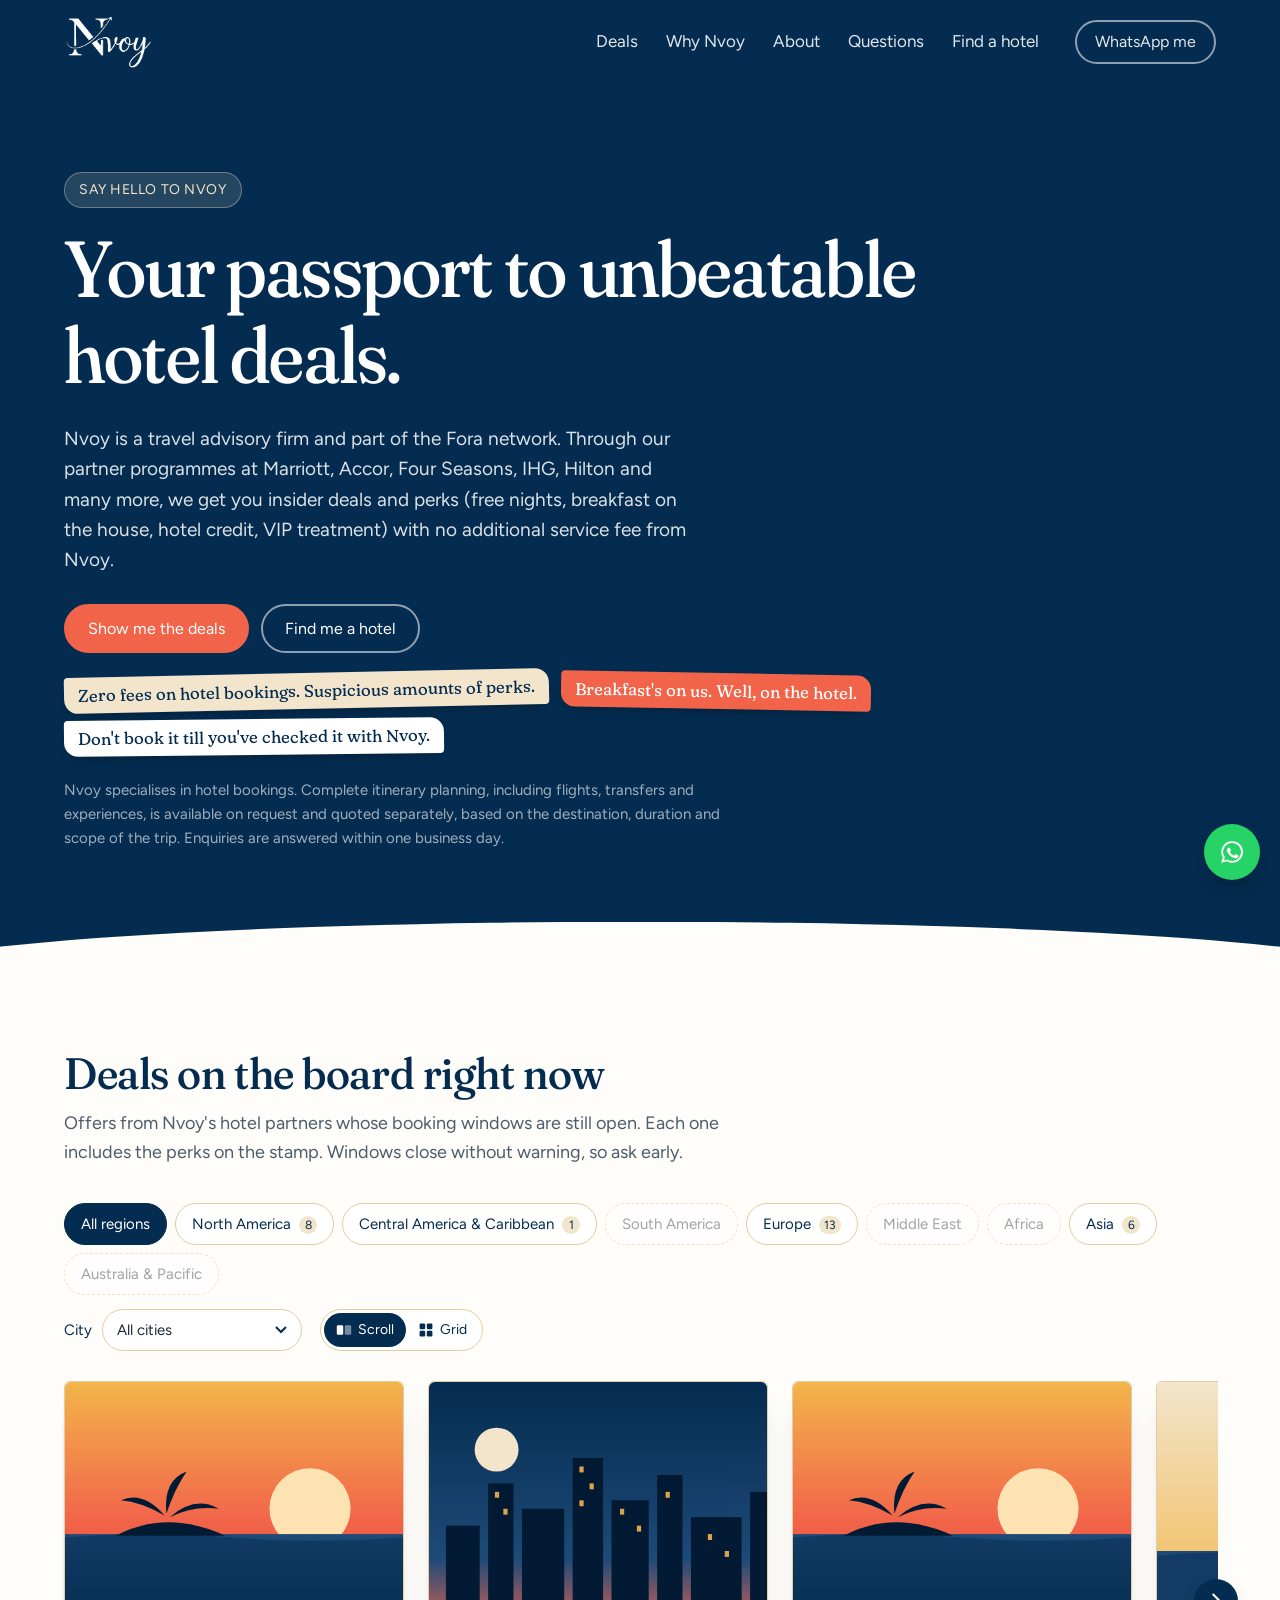
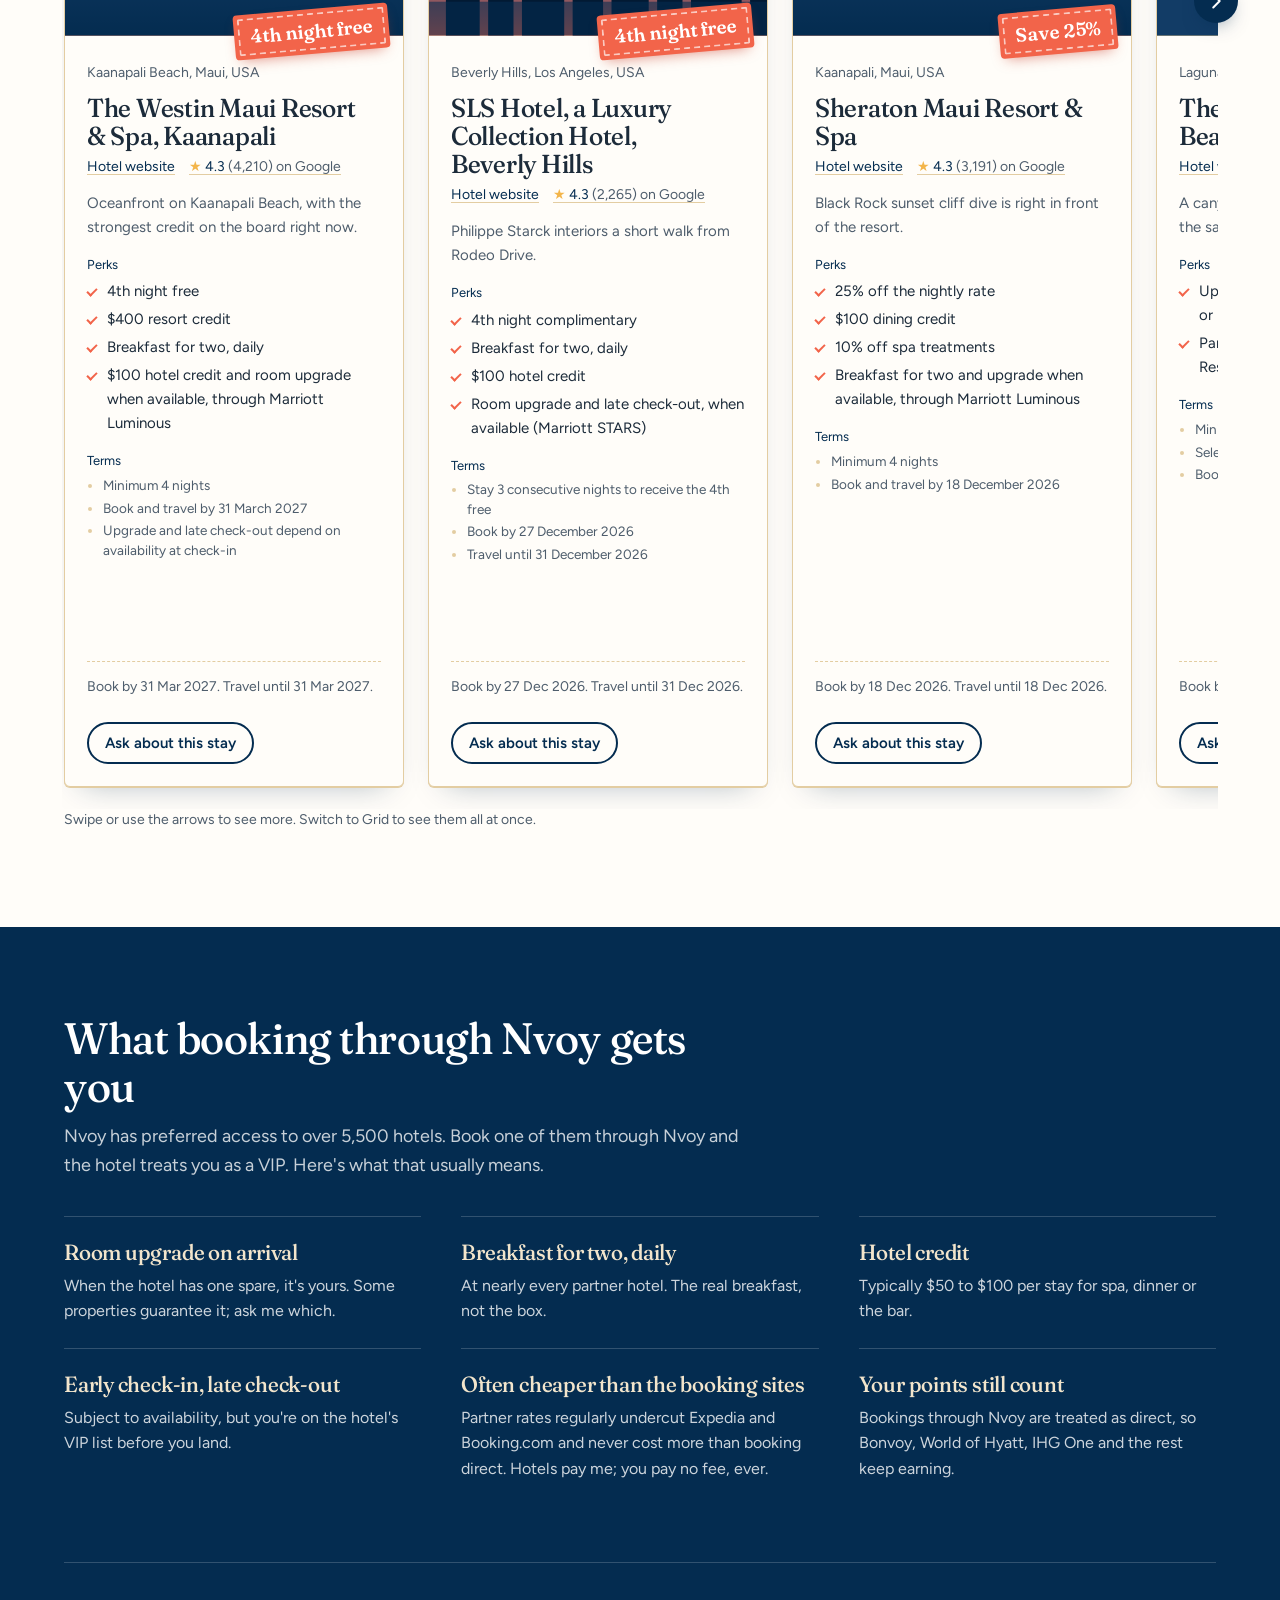
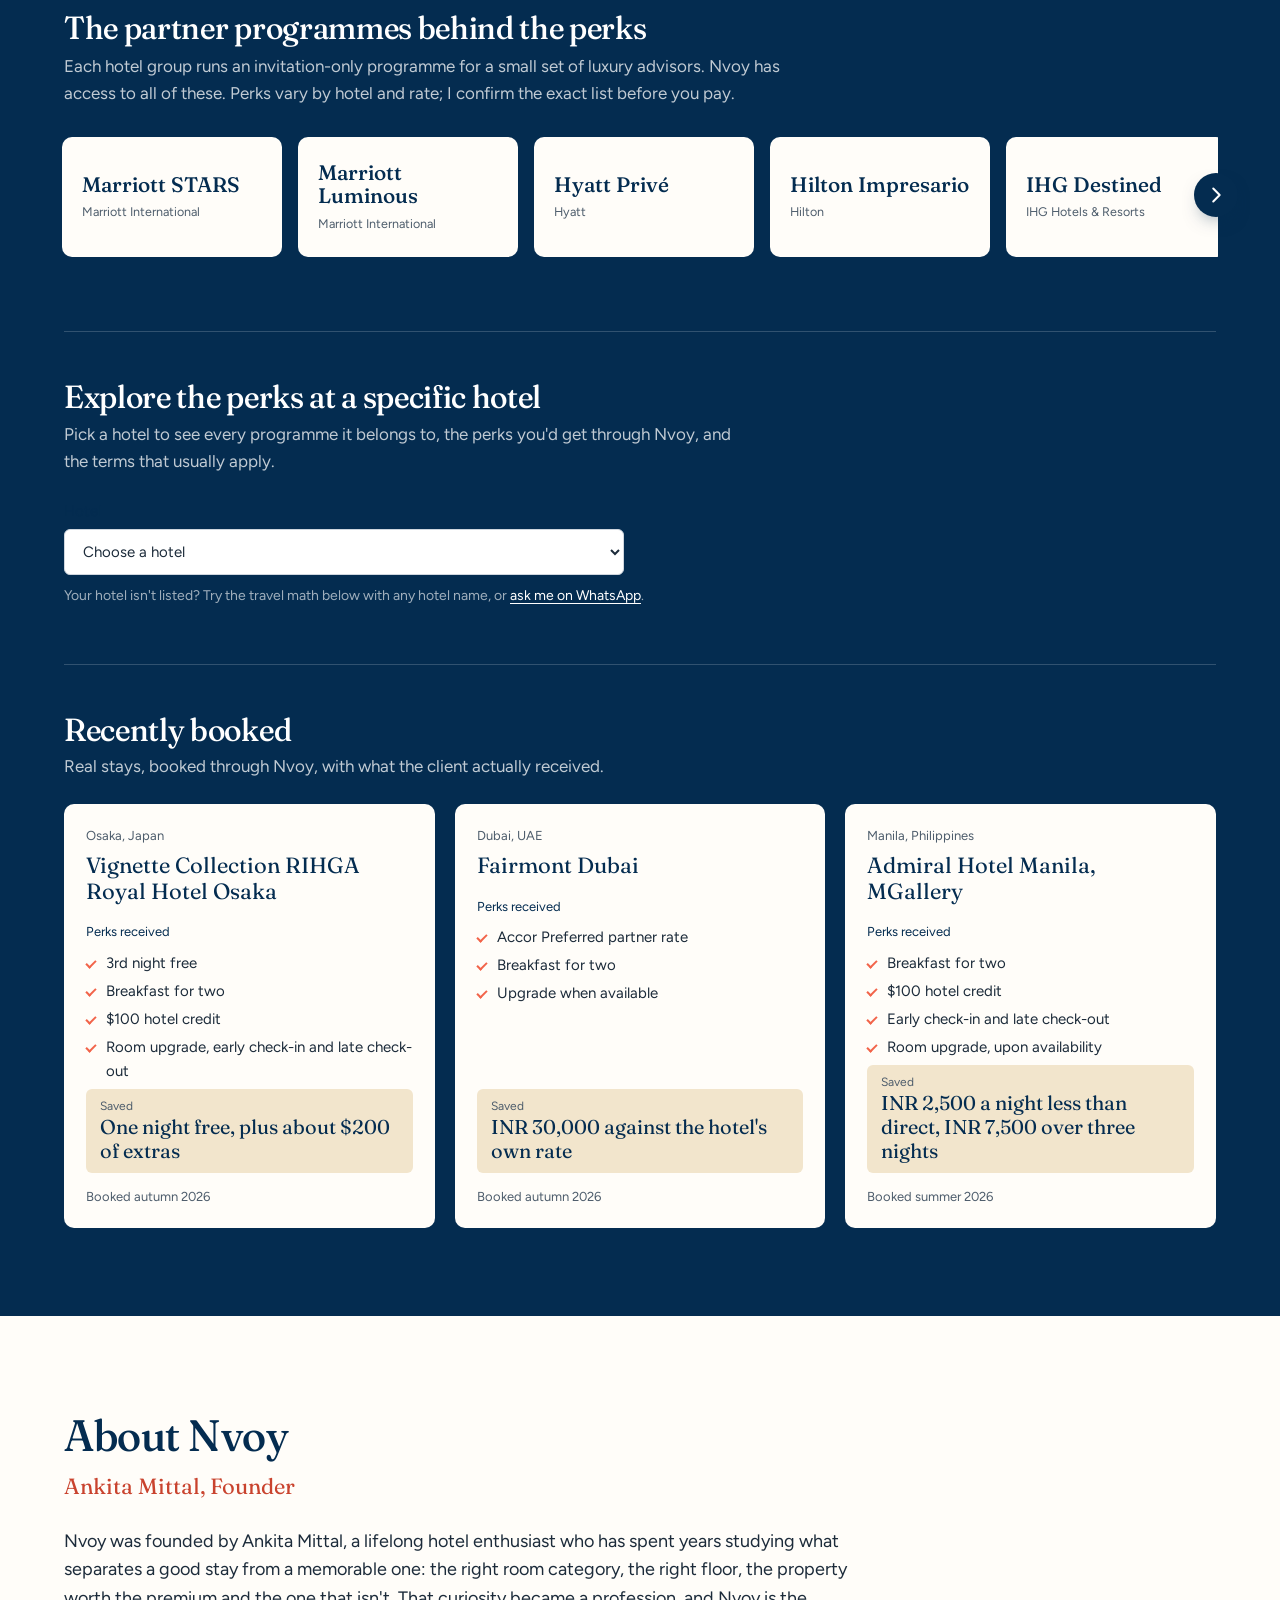
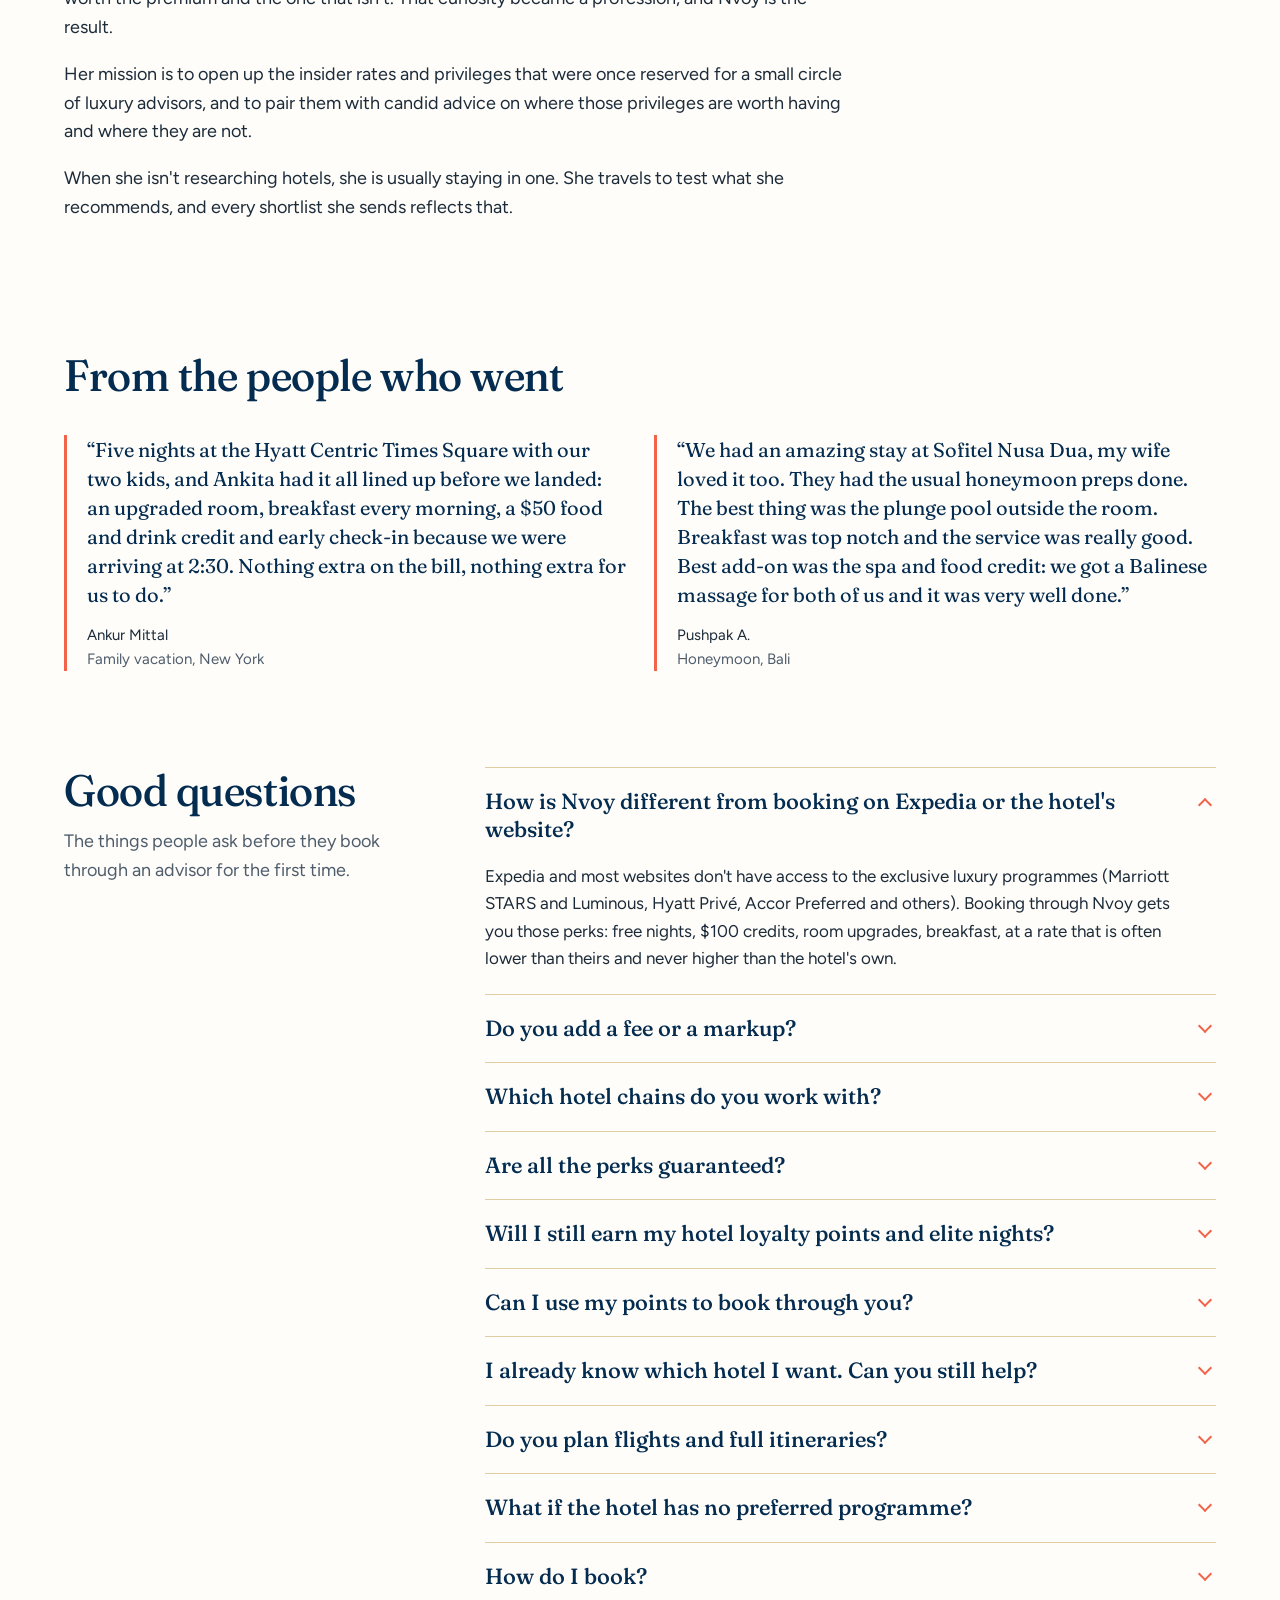
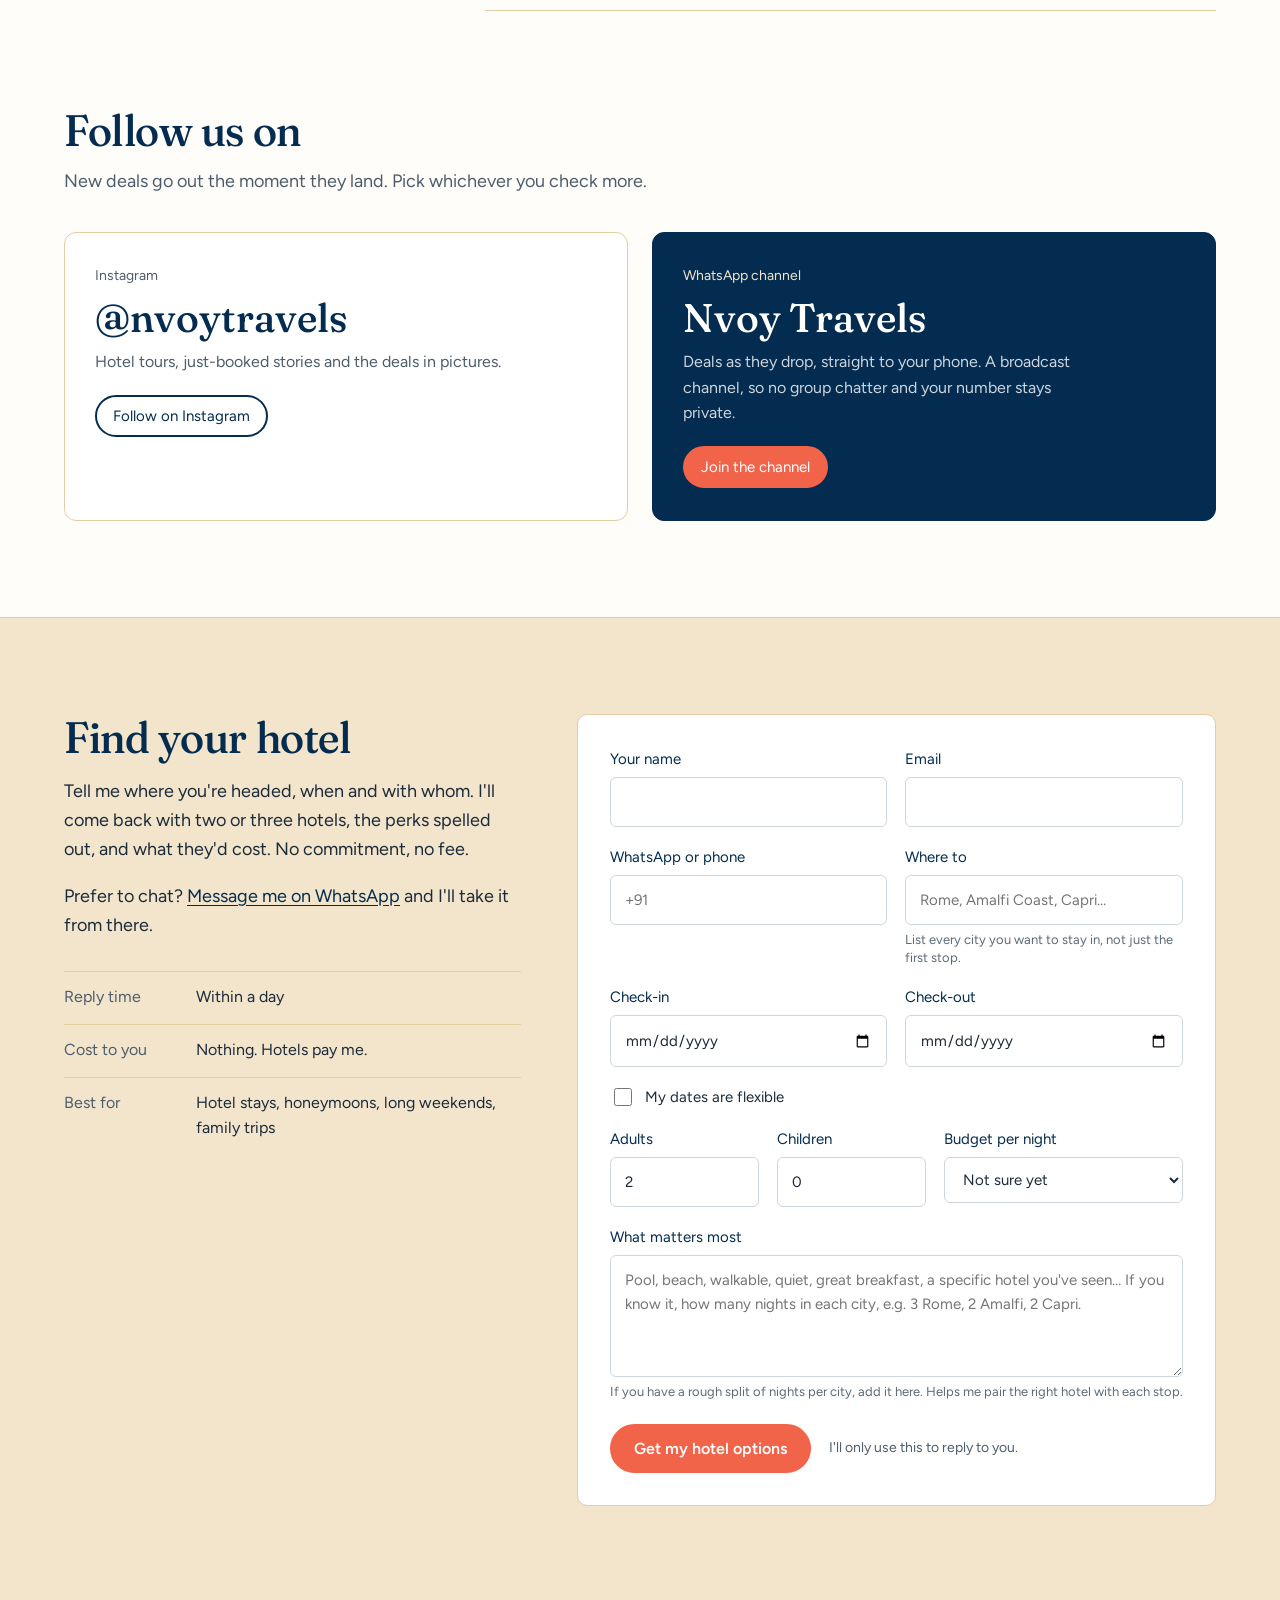
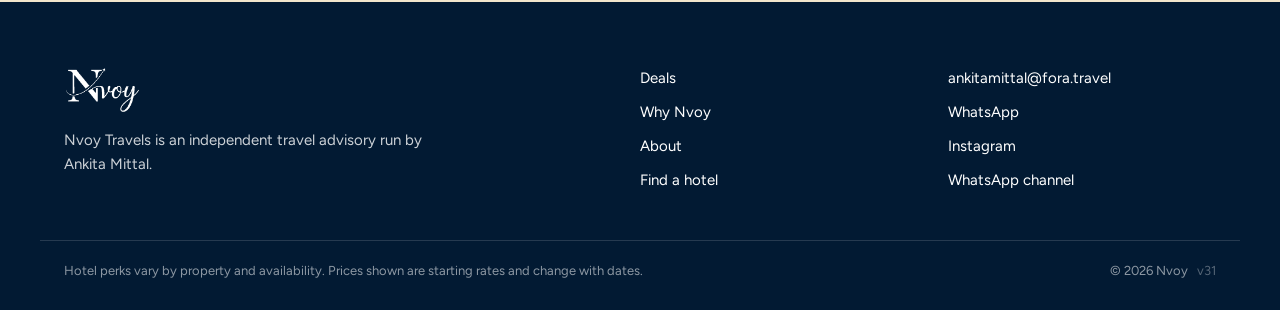
==== commit 4fb90015: "Add files via upload" ====
--- a/nvoy_website/index.html
+++ b/nvoy_website/index.html
@@ -3,18 +3,18 @@
 <head>
   <meta charset="utf-8">
   <meta name="viewport" content="width=device-width, initial-scale=1">
-  <title>Nvoy — hotel deals with the perks included</title>
-  <meta name="description" content="Nvoy is an independent Fora travel advisory. Book hotels at the same price as direct, with upgrades, breakfast and credits included. See this month's deals.">
+  <title>Nvoy — your passport to unbeatable hotel deals</title>
+  <meta name="description" content="Nvoy is a travel advisory firm that gets you insider hotel deals and perks (free nights, breakfast, hotel credit, VIP treatment) with no additional service fee, through partner programmes at Marriott, Accor, Four Seasons, IHG, Hilton and more.">
   <meta name="theme-color" content="#042C50">
   <link rel="icon" type="image/png" href="assets/img/favicon.png">
   <link rel="apple-touch-icon" href="assets/img/apple-touch-icon.png">
-  <meta property="og:title" content="Nvoy — hotel deals with the perks included">
-  <meta property="og:description" content="Same price as booking direct. Upgrades, breakfast and credits on top. See the deals on the board right now.">
+  <meta property="og:title" content="Nvoy — your passport to unbeatable hotel deals">
+  <meta property="og:description" content="Insider hotel deals and perks (free nights, breakfast on the house, hotel credit, VIP treatment) with no additional service fee. Don't book it till you've checked it with Nvoy.">
   <meta property="og:image" content="assets/img/og-image.png">
   <meta property="og:type" content="website">
   <link rel="preload" href="assets/fonts/fraunces-latin-full-normal.woff2" as="font" type="font/woff2" crossorigin>
   <link rel="preload" href="assets/fonts/figtree-latin-wght-normal.woff2" as="font" type="font/woff2" crossorigin>
-  <link rel="stylesheet" href="assets/css/style.css?v=13">
+  <link rel="stylesheet" href="assets/css/style.css?v=31">
 </head>
 <body>
   <a class="skip" href="#deals">Skip to deals</a>
@@ -32,7 +32,7 @@
         <a href="#why">Why Nvoy</a>
         <a href="#about">About</a>
         <a href="#faq">Questions</a>
-        <a href="#plan">Plan a trip</a>
+        <a href="#plan">Find a hotel</a>
         <a class="btn btn-ghost nav-wa" data-whatsapp href="#plan">WhatsApp me</a>
       </nav>
     </div>
@@ -43,13 +43,19 @@
     <section class="hero">
       <div class="wrap hero-grid">
         <div class="hero-copy">
-          <h1 class="hero-title">Hotel stays with the good stuff included.</h1>
-          <p class="hero-sub">Nvoy is an independent travel advisory with Fora. You pay what the hotel charges. I add the upgrade, the breakfast, the credit, and a shortlist you'll actually want to pick from.</p>
+          <p class="hero-kicker">Say hello to Nvoy</p>
+          <h1 class="hero-title">Your passport to unbeatable hotel deals.</h1>
+          <p class="hero-sub">Nvoy is a travel advisory firm and part of the Fora network. Through our partner programmes at Marriott, Accor, Four Seasons, IHG, Hilton and many more, we get you insider deals and perks (free nights, breakfast on the house, hotel credit, VIP treatment) with no additional service fee from Nvoy.</p>
           <div class="hero-actions">
-            <a class="btn btn-primary" href="#deals">See this month's deals</a>
-            <a class="btn btn-ghost" href="#plan">Plan my trip</a>
-          </div>
-          <p class="hero-note" id="hero-note">Accor, Marriott, Hyatt, IHG, Hilton, Four Seasons, Anantara and more. Replies within a day, usually faster.</p>
+            <a class="btn btn-primary" href="#deals">Show me the deals</a>
+            <a class="btn btn-ghost" href="#plan">Find me a hotel</a>
+          </div>
+          <ul class="hero-stickers" aria-label="Why people book with Nvoy">
+            <li>Zero fees on hotel bookings. Suspicious amounts of perks.</li>
+            <li>Breakfast's on us. Well, on the hotel.</li>
+            <li>Don't book it till you've checked it with Nvoy.</li>
+          </ul>
+          <p class="hero-note" id="hero-note">Nvoy specialises in hotel bookings. Complete itinerary planning, including flights, transfers and experiences, is available on request and quoted separately, based on the destination, duration and scope of the trip. Enquiries are answered within one business day.</p>
         </div>
       </div>
       <div class="hero-horizon" aria-hidden="true"></div>
@@ -59,7 +65,7 @@
       <div class="wrap">
         <div class="section-head">
           <h2>Deals on the board right now</h2>
-          <p class="section-sub">Offers from Fora HQ and our hotel partners whose booking windows are still open. Each one includes the perks on the stamp. Windows close without warning, so ask early.</p>
+          <p class="section-sub">Offers from Nvoy's hotel partners whose booking windows are still open. Each one includes the perks on the stamp. Windows close without warning, so ask early.</p>
         </div>
         <p class="sample-notice" id="sample-notice" hidden>Some of these are sample deals. Edit <code>deals.json</code> to replace them with yours.</p>
         <div class="filter-bar">
@@ -97,16 +103,33 @@
       <div class="wrap">
         <div class="section-head on-navy">
           <h2>What booking through Nvoy gets you</h2>
-          <p class="section-sub">Fora partners with over 5,500 hotels. When you book one of them through me, the hotel treats you as a preferred guest. Here's what that usually means.</p>
+          <p class="section-sub">Nvoy has preferred access to over 5,500 hotels. Book one of them through Nvoy and the hotel treats you as a VIP. Here's what that usually means.</p>
         </div>
         <ul class="perk-list" id="perk-list"></ul>
 
         <div class="programs" id="programs" hidden>
           <div class="programs-head">
             <h3>The partner programmes behind the perks</h3>
-            <p>Each hotel group runs an invitation-only programme for a small set of luxury advisors. Nvoy books through Fora, which belongs to all of these. Perks vary by hotel and rate; I confirm the exact list before you pay.</p>
-          </div>
-          <ul class="program-list" id="program-list"></ul>
+            <p>Each hotel group runs an invitation-only programme for a small set of luxury advisors. Nvoy has access to all of these. Perks vary by hotel and rate; I confirm the exact list before you pay.</p>
+          </div>
+          <div class="program-strip">
+            <button type="button" class="strip-arrow strip-prev" id="prog-prev" aria-label="Previous programmes">
+              <svg viewBox="0 0 24 24" width="22" height="22" aria-hidden="true"><path d="M15 5l-7 7 7 7" fill="none" stroke="currentColor" stroke-width="2.2" stroke-linecap="round" stroke-linejoin="round"/></svg>
+            </button>
+            <ul class="program-list" id="program-list" tabindex="0" aria-label="Partner programmes"></ul>
+            <button type="button" class="strip-arrow strip-next" id="prog-next" aria-label="Next programmes">
+              <svg viewBox="0 0 24 24" width="22" height="22" aria-hidden="true"><path d="M9 5l7 7-7 7" fill="none" stroke="currentColor" stroke-width="2.2" stroke-linecap="round" stroke-linejoin="round"/></svg>
+            </button>
+          </div>
+          <div class="program-detail" id="program-detail" hidden>
+            <div class="program-detail-head">
+              <h4 id="pd-name"></h4>
+              <p id="pd-group"></p>
+            </div>
+            <p class="program-detail-brands" id="pd-brands"></p>
+            <ul class="program-detail-perks" id="pd-perks"></ul>
+            <p class="program-detail-terms" id="pd-terms"></p>
+          </div>
         </div>
 
         <div class="explore" id="explore" hidden>
@@ -140,80 +163,22 @@
             </div>
             <div class="hotel-actions">
               <button type="button" class="btn btn-primary btn-small" id="hc-ask">Ask about this hotel</button>
-              <button type="button" class="btn btn-ghost-navy btn-small" id="hc-math">Run the travel math for it</button>
             </div>
           </article>
         </div>
 
-        <div class="math" id="travel-math">
-          <div class="math-head">
-            <h3>Run the travel math on your own trip</h3>
-            <p>Name a hotel and your dates. I'll tell you which programme it falls under and what you'd get on top of the hotel's own price.</p>
-          </div>
-          <form class="math-form" id="math-form" novalidate>
-            <label class="field field-dark math-hotel"><span>Hotel</span><input id="m-hotel" type="text" placeholder="Park Hyatt Maldives, Fairmont Dubai, The Ritz-Carlton Tokyo…" autocomplete="off" required></label>
-            <label class="field field-dark"><span>Check-in</span><input id="m-in" type="date"></label>
-            <label class="field field-dark"><span>Check-out</span><input id="m-out" type="date"></label>
-            <button class="btn btn-primary math-go" type="submit">Show my perks</button>
-          </form>
-          <div class="math-result" id="math-result" hidden>
-            <div class="math-cols">
-              <div class="math-col">
-                <p class="math-label">Booking direct or on a booking site</p>
-                <p class="math-price" id="mr-direct-price">The hotel's own rate</p>
-                <ul id="mr-direct-items">
-                  <li>Room only, unless the rate says otherwise</li>
-                  <li>No VIP status or special treatment</li>
-                </ul>
-                <a class="btn btn-ghost btn-small" id="mr-google" href="#" target="_blank" rel="noopener">Check the rate on Google</a>
-                <label class="field field-dark math-rate"><span>Rate you found, per night (optional)</span>
-                  <span class="rate-row">
-                    <select id="m-cur" aria-label="Currency"><option>INR</option><option>USD</option><option>EUR</option><option>GBP</option><option>AED</option><option>SGD</option><option>THB</option><option>JPY</option></select>
-                    <input id="m-rate" type="number" min="0" step="1" inputmode="numeric" placeholder="e.g. 18000">
-                  </span>
-                </label>
-              </div>
-              <div class="math-col math-col-nvoy">
-                <p class="math-label" id="mr-program-label">Booked with Nvoy</p>
-                <p class="math-price" id="mr-nvoy-price">Same rate</p>
-                <p class="math-program" id="mr-program"></p>
-                <ul id="mr-nvoy-items"></ul>
-                <p class="math-total" id="mr-total" hidden></p>
-                <p class="math-fine" id="mr-fine"></p>
-                <button type="button" class="btn btn-primary btn-small" id="mr-ask">Ask me to confirm these perks</button>
-              </div>
-            </div>
-          </div>
-          <div class="math-example" id="math-example" hidden>
-            <p class="math-example-label">A real one from last month</p>
-            <p id="math-sub"></p>
-            <div class="math-cols math-cols-compact">
-              <div class="math-col">
-                <p class="math-label" id="math-direct-label"></p>
-                <p class="math-price" id="math-direct-price"></p>
-                <ul id="math-direct-items"></ul>
-              </div>
-              <div class="math-col math-col-nvoy">
-                <p class="math-label" id="math-nvoy-label"></p>
-                <p class="math-price" id="math-nvoy-price"></p>
-                <ul id="math-nvoy-items"></ul>
-              </div>
-            </div>
-          </div>
-        </div>
-
         <div class="recent" id="recent" hidden>
-          <h3>Recently booked</h3>
+          <div class="recent-head">
+            <h3>Recently booked</h3>
+            <p>Real stays, booked through Nvoy, with what the client actually received.</p>
+          </div>
           <ul class="recent-list" id="recent-list"></ul>
         </div>
       </div>
     </section>
 
     <section class="about" id="about">
-      <div class="wrap about-grid">
-        <div class="about-photo">
-          <img id="about-photo" src="assets/img/advisor.jpg" alt="" width="520" height="640">
-        </div>
+      <div class="wrap">
         <div class="about-copy" id="about-copy"></div>
       </div>
     </section>
@@ -235,21 +200,34 @@
       </div>
     </section>
 
-    <section class="insta" id="instagram">
-      <div class="wrap">
-        <div class="insta-head">
-          <h2>Where I've been looking lately</h2>
-          <a class="btn btn-ghost-navy" id="insta-link" href="https://www.instagram.com/nvoytravels" target="_blank" rel="noopener">Follow on Instagram</a>
-        </div>
-        <div class="insta-strip" id="insta-strip"></div>
+    <section class="follow" id="follow">
+      <div class="wrap">
+        <div class="section-head">
+          <h2>Follow us on</h2>
+          <p class="section-sub">New deals go out the moment they land. Pick whichever you check more.</p>
+        </div>
+        <div class="follow-grid">
+          <a class="follow-card" id="follow-insta" href="https://www.instagram.com/nvoytravels" target="_blank" rel="noopener">
+            <span class="follow-kicker">Instagram</span>
+            <span class="follow-handle" id="follow-insta-handle">@nvoytravels</span>
+            <span class="follow-text">Hotel tours, just-booked stories and the deals in pictures.</span>
+            <span class="btn btn-ghost-navy btn-small">Follow on Instagram</span>
+          </a>
+          <a class="follow-card follow-card-wa" id="follow-wa" href="#" target="_blank" rel="noopener">
+            <span class="follow-kicker">WhatsApp channel</span>
+            <span class="follow-handle">Nvoy Travels</span>
+            <span class="follow-text">Deals as they drop, straight to your phone. A broadcast channel, so no group chatter and your number stays private.</span>
+            <span class="btn btn-primary btn-small">Join the channel</span>
+          </a>
+        </div>
       </div>
     </section>
 
     <section class="plan" id="plan">
       <div class="wrap plan-grid">
         <div class="plan-copy">
-          <h2>Plan a trip</h2>
-          <p>Tell me roughly where, when and with whom. I'll reply with two or three hotels, the perks spelled out, and what they'd cost. No commitment, no fee.</p>
+          <h2>Find your hotel</h2>
+          <p>Tell me where you're headed, when and with whom. I'll come back with two or three hotels, the perks spelled out, and what they'd cost. No commitment, no fee.</p>
           <p class="plan-alt">Prefer to chat? <a data-whatsapp href="#">Message me on WhatsApp</a> and I'll take it from there.</p>
           <dl class="plan-facts">
             <div><dt>Reply time</dt><dd>Within a day</dd></div>
@@ -276,7 +254,7 @@
           </div>
           <div class="field-row">
             <label class="field"><span>WhatsApp or phone</span><input name="phone" type="tel" autocomplete="tel" placeholder="+91"></label>
-            <label class="field"><span>Where to</span><input name="destination" type="text" placeholder="Maldives, Amalfi, anywhere warm…" required></label>
+            <label class="field"><span>Where to</span><input name="destination" type="text" placeholder="Rome, Amalfi Coast, Capri…" required><small class="field-hint">List every city you want to stay in, not just the first stop.</small></label>
           </div>
           <div class="field-row">
             <label class="field"><span>Check-in</span><input name="checkin" type="date"></label>
@@ -296,10 +274,10 @@
               </select>
             </label>
           </div>
-          <label class="field"><span>What matters most</span><textarea name="notes" rows="4" placeholder="Pool, beach, walkable, quiet, great breakfast, a specific hotel you've seen…"></textarea></label>
+          <label class="field"><span>What matters most</span><textarea name="notes" rows="4" placeholder="Pool, beach, walkable, quiet, great breakfast, a specific hotel you've seen… If you know it, how many nights in each city, e.g. 3 Rome, 2 Amalfi, 2 Capri."></textarea><small class="field-hint">If you have a rough split of nights per city, add it here. Helps me pair the right hotel with each stop.</small></label>
 
           <div class="form-actions">
-            <button class="btn btn-primary" type="submit" id="submit-btn">Send my trip details</button>
+            <button class="btn btn-primary" type="submit" id="submit-btn">Get my hotel options</button>
             <p class="form-fine">I'll only use this to reply to you.</p>
           </div>
           <p class="form-status" id="form-status" role="status" aria-live="polite"></p>
@@ -319,23 +297,24 @@
     <div class="wrap foot-grid">
       <div>
         <img src="assets/img/logo-white.png" alt="Nvoy" width="110" height="69">
-        <p class="foot-line" id="foot-line">Nvoy Travels is an independent travel advisory. Ankita Mittal is an advisor with Fora Travel.</p>
+        <p class="foot-line" id="foot-line">Nvoy Travels is an independent travel advisory run by Ankita Mittal.</p>
       </div>
       <nav class="foot-links" aria-label="Footer">
         <a href="#deals">Deals</a>
         <a href="#why">Why Nvoy</a>
         <a href="#about">About</a>
-        <a href="#plan">Plan a trip</a>
+        <a href="#plan">Find a hotel</a>
       </nav>
       <div class="foot-contact">
         <a id="foot-email" href="#">Email</a>
         <a data-whatsapp href="#">WhatsApp</a>
         <a id="foot-insta" href="https://www.instagram.com/nvoytravels" target="_blank" rel="noopener">Instagram</a>
+        <a id="foot-channel" href="#" target="_blank" rel="noopener">WhatsApp channel</a>
       </div>
     </div>
     <div class="wrap foot-bottom">
       <p>Hotel perks vary by property and availability. Prices shown are starting rates and change with dates.</p>
-      <p>© <span id="year"></span> Nvoy <span class="foot-version">v13</span></p>
+      <p>© <span id="year"></span> Nvoy <span class="foot-version">v31</span></p>
     </div>
   </footer>
 
@@ -343,6 +322,6 @@
     <svg viewBox="0 0 24 24" width="26" height="26" aria-hidden="true"><path fill="currentColor" d="M12.04 2a9.9 9.9 0 0 0-8.47 15.02L2 22l5.12-1.52A9.95 9.95 0 1 0 12.04 2m0 1.7a8.25 8.25 0 1 1-4.2 15.36l-.3-.18-3.04.9.92-2.96-.2-.31A8.25 8.25 0 0 1 12.04 3.7m-3.1 4.3c-.17 0-.45.06-.68.32-.24.26-.9.88-.9 2.14s.92 2.48 1.05 2.65c.13.17 1.8 2.86 4.44 3.9 2.2.86 2.64.69 3.12.65.48-.05 1.55-.64 1.77-1.25.22-.61.22-1.14.15-1.25-.06-.1-.24-.17-.5-.3l-1.76-.84c-.24-.09-.41-.13-.58.13-.17.26-.67.84-.82 1.01-.15.17-.3.19-.56.07a6.8 6.8 0 0 1-3.38-2.96c-.26-.44.25-.41.72-1.34.08-.17.04-.32-.02-.45l-.8-1.9c-.2-.5-.42-.44-.58-.45h-.5z"/></svg>
   </a>
 
-  <script src="assets/js/site.js?v=13" defer></script>
+  <script src="assets/js/site.js?v=31" defer></script>
 </body>
 </html>
--- a/nvoy_website/assets/css/style.css
+++ b/nvoy_website/assets/css/style.css
@@ -141,15 +141,34 @@
   clip-path: ellipse(60% 100% at 50% 100%);
 }
 .hero-grid { position: relative; }
+.hero-kicker {
+  display: inline-block; margin: 0 0 18px; padding: 6px 14px; border-radius: 999px;
+  background: rgba(242,229,204,.14); border: 1px solid rgba(242,229,204,.35);
+  color: var(--sand); font-size: 14px; font-weight: 600; letter-spacing: .04em; text-transform: uppercase;
+}
+.hero-stickers {
+  list-style: none; margin: 6px 0 22px; padding: 0;
+  display: flex; flex-wrap: wrap; gap: 10px 12px;
+}
+.hero-stickers li {
+  font-family: var(--display); font-size: 17px; line-height: 1.2;
+  font-variation-settings: "SOFT" 100, "WONK" 1, "opsz" 24;
+  padding: 8px 14px; border-radius: 4px 14px 4px 14px;
+  background: var(--sand); color: var(--navy);
+  box-shadow: 0 6px 14px -8px rgba(0,0,0,.5);
+  transform: rotate(-1.2deg);
+}
+.hero-stickers li:nth-child(2) { background: var(--coral); color: #fff; transform: rotate(1deg); }
+.hero-stickers li:nth-child(3) { background: #fff; transform: rotate(-.6deg); }
 .hero-title {
   font-size: clamp(42px, 6.2vw, 84px);
   font-variation-settings: "SOFT" 60, "WONK" 1, "opsz" 144;
-  max-width: 14ch;
+  max-width: 21ch;
   margin-bottom: 26px;
 }
 .hero-sub { font-size: 19px; max-width: 52ch; color: rgba(255,255,255,.86); margin-bottom: 28px; }
 .hero-actions { display: flex; flex-wrap: wrap; gap: 12px; margin-bottom: 20px; }
-.hero-note { font-size: 15px; color: rgba(255,255,255,.62); margin: 0; }
+.hero-note { font-size: 15px; color: rgba(255,255,255,.62); margin: 0; max-width: 70ch; }
 
 
 /* ---------- postcards ---------- */
@@ -203,8 +222,8 @@
 .postcard-price { margin: 0; font-size: 14px; color: var(--ink-soft); }
 .postcard-price strong { display: block; font-family: var(--display); font-size: 24px; color: var(--navy); font-weight: 500; line-height: 1.1; }
 .postcard-per { font-family: var(--text); font-size: 14px; font-weight: 400; color: var(--ink-soft); }
-.postcard-cta { margin-top: 14px; display: flex; flex-wrap: wrap; align-items: center; gap: 10px 16px; }
-.postcard-links { display: inline-flex; flex-wrap: wrap; gap: 4px 14px; font-size: 14px; }
+.postcard-cta { margin-top: 14px; }
+.postcard-links { display: flex; flex-wrap: wrap; gap: 4px 14px; font-size: 14px; margin: -4px 0 2px; }
 .postcard-links a { color: var(--navy); text-underline-offset: 3px; text-decoration-color: var(--sand-deep); }
 .postcard-links a:hover { text-decoration-color: var(--coral); }
 .rating-star { color: var(--sun); }
@@ -308,13 +327,47 @@
 .programs-head { max-width: 66ch; margin-bottom: 28px; }
 .programs-head h3 { font-size: clamp(24px, 3vw, 32px); color: #fff; margin-bottom: 8px; }
 .programs-head p { margin: 0; color: rgba(255,255,255,.75); }
-.program-list { list-style: none; margin: 0; padding: 0; display: grid; grid-template-columns: repeat(2, minmax(0, 1fr)); gap: 0 40px; }
-.program { display: grid; grid-template-columns: 200px 1fr; gap: 6px 24px; padding: 16px 0; border-top: 1px solid rgba(255,255,255,.14); align-items: start; }
-.program-name h4 { font-family: var(--display); font-weight: 500; font-size: 19px; line-height: 1.2; color: #fff; margin: 0 0 2px; }
-.program-name p { margin: 0; font-size: 13px; color: rgba(255,255,255,.6); }
-.program-body { display: grid; gap: 4px; }
-.program-brands { margin: 0; font-size: 14px; color: rgba(255,255,255,.62); }
-.program-perks { margin: 0; font-size: 14px; color: var(--sand); line-height: 1.5; }
+/* programme tiles: one sideways-scrolling row of logos (or typeset names until logos are added) */
+.program-strip { position: relative; }
+.program-list {
+  list-style: none; margin: 0 -2px; padding: 2px 2px 18px;
+  display: flex; gap: 16px; overflow-x: auto; overscroll-behavior-x: contain;
+  scroll-snap-type: x mandatory; scrollbar-width: thin; scrollbar-color: rgba(255,255,255,.25) transparent;
+}
+.program-list::-webkit-scrollbar { height: 6px; }
+.program-list::-webkit-scrollbar-thumb { background: rgba(255,255,255,.25); border-radius: 3px; }
+.program-list:focus-visible { outline: 3px solid var(--coral); outline-offset: 4px; }
+.program-list li { flex: 0 0 auto; scroll-snap-align: start; }
+.program-tile {
+  width: 220px; height: 120px; padding: 16px 18px; cursor: pointer;
+  display: flex; flex-direction: column; justify-content: center; align-items: flex-start; gap: 6px;
+  background: var(--paper); color: var(--navy); border: 2px solid transparent; border-radius: 10px;
+  font: inherit; text-align: left; transition: transform .18s var(--ease), border-color .18s;
+}
+.program-tile:hover { transform: translateY(-2px); }
+.program-tile[aria-pressed="true"] { border-color: var(--coral); }
+.program-tile img { max-width: 100%; max-height: 56px; object-fit: contain; }
+.program-tile.has-logo { align-items: center; text-align: center; }
+.tile-name { font-family: var(--display); font-variation-settings: "SOFT" 40, "opsz" 24; font-weight: 500; font-size: 21px; line-height: 1.1; }
+.tile-group { font-size: 12.5px; color: var(--ink-soft); }
+.program-strip .strip-arrow { top: 38px; }
+.program-strip.no-overflow .strip-arrow { display: none; }
+.program-detail {
+  margin-top: 10px; padding: 22px 24px; border-radius: 10px; max-width: 880px;
+  background: rgba(255,255,255,.06); border: 1px solid rgba(255,255,255,.18);
+}
+.program-detail-head { display: flex; align-items: baseline; gap: 12px; flex-wrap: wrap; margin-bottom: 8px; }
+.program-detail h4 { font-family: var(--display); font-weight: 500; font-size: 24px; color: #fff; margin: 0; }
+.program-detail-head p { margin: 0; color: rgba(255,255,255,.6); font-size: 14px; }
+.program-detail-brands { margin: 0 0 12px; color: rgba(255,255,255,.78); font-size: 15px; }
+.program-detail-perks { list-style: none; margin: 0; padding: 0; display: flex; flex-wrap: wrap; gap: 8px; }
+.program-detail-perks li { font-size: 14px; padding: 6px 12px; border-radius: 999px; background: rgba(255,255,255,.1); color: var(--sand); }
+.program-detail-terms { margin: 14px 0 0; font-size: 14px; color: rgba(255,255,255,.65); }
+
+.field-dark { color: var(--sand); }
+.field-dark input, .field-dark select { background: rgba(255,255,255,.06); border-color: rgba(255,255,255,.3); color: #fff; color-scheme: dark; }
+.field-dark input::placeholder { color: rgba(255,255,255,.45); }
+.field-dark input:focus, .field-dark select:focus { border-color: #fff; outline-color: rgba(242,100,74,.6); }
 
 /* explore perks by hotel (inside the navy band) */
 .explore { margin-top: 56px; padding-top: 48px; border-top: 1px solid rgba(255,255,255,.18); }
@@ -345,56 +398,22 @@
 .hotel-terms li::marker { color: var(--sand-deep); }
 .hotel-actions { display: flex; flex-wrap: wrap; gap: 10px; margin-top: 22px; }
 
-/* travel math (inside the navy band) */
-.math { margin-top: 56px; padding-top: 48px; border-top: 1px solid rgba(255,255,255,.18); }
-.math-head { max-width: 62ch; margin-bottom: 24px; }
-.math-head h3 { font-size: clamp(24px, 3vw, 32px); color: #fff; margin-bottom: 6px; }
-.math-head p { margin: 0; color: rgba(255,255,255,.75); }
-.math-form { display: grid; grid-template-columns: 2fr 1fr 1fr auto; gap: 14px; align-items: end; max-width: 980px; margin-bottom: 28px; }
-.field-dark { color: var(--sand); }
-.field-dark input, .field-dark select { background: rgba(255,255,255,.06); border-color: rgba(255,255,255,.3); color: #fff; color-scheme: dark; }
-.field-dark input::placeholder { color: rgba(255,255,255,.45); }
-.field-dark input:focus, .field-dark select:focus { border-color: #fff; outline-color: rgba(242,100,74,.6); }
-.math-col-nvoy .field-dark { color: var(--navy); }
-.math-col-nvoy .field-dark input, .math-col-nvoy .field-dark select { background: #fff; border-color: #CFD6DE; color: var(--ink); color-scheme: light; }
-.math-go { height: 49px; white-space: nowrap; }
-.math-result { max-width: 980px; }
-.math-cols { display: grid; grid-template-columns: 1fr 1fr; gap: 20px; max-width: 980px; }
-.math-col .btn-small { margin-top: 16px; }
-.math-rate { margin-top: 18px; }
-.rate-row { display: grid; grid-template-columns: 90px 1fr; gap: 8px; }
-.math-program { margin: 0 0 12px; font-size: 15px; }
-.math-program strong { color: var(--coral-deep); font-weight: 600; }
-.math-total { margin: 14px 0 0; padding: 12px 14px; background: var(--sand); border-radius: var(--radius); font-size: 15px; color: var(--navy); font-weight: 500; }
-.math-fine { margin: 12px 0 0; font-size: 13px; color: var(--ink-soft); }
-.math-example { margin-top: 40px; }
-.math-example-label { margin: 0 0 4px; font-size: 14px; color: var(--sand); font-weight: 600; }
-.math-example > p:not(.math-example-label) { margin: 0 0 16px; color: rgba(255,255,255,.75); }
-.math-cols-compact .math-col { padding: 18px 20px; }
-.math-cols-compact .math-price { font-size: 22px; }
-.math-col { border: 1px solid rgba(255,255,255,.25); border-radius: 10px; padding: 24px; }
-.math-col-nvoy { background: var(--paper); color: var(--ink); border-color: var(--paper); position: relative; }
-.math-label { margin: 0 0 6px; font-size: 15px; color: rgba(255,255,255,.75); }
-.math-col-nvoy .math-label { color: var(--ink-soft); }
-.math-price { margin: 0 0 14px; font-family: var(--display); font-size: 28px; line-height: 1.1; color: #fff; }
-.math-col-nvoy .math-price { color: var(--navy); }
-.math-col ul { list-style: none; margin: 0; padding: 0; display: grid; gap: 6px; font-size: 15px; color: rgba(255,255,255,.85); }
-.math-col-nvoy ul { color: var(--ink); }
-.math-col-nvoy li { padding-left: 20px; position: relative; }
-.math-col-nvoy li::before {
-  content: ""; position: absolute; left: 0; top: 8px; width: 10px; height: 6px;
-  border-left: 2px solid var(--coral); border-bottom: 2px solid var(--coral); transform: rotate(-45deg);
-}
-.math-col:not(.math-col-nvoy) li { padding-left: 20px; position: relative; }
-.math-col:not(.math-col-nvoy) li::before { content: ""; position: absolute; left: 2px; top: 11px; width: 9px; height: 2px; background: rgba(255,255,255,.5); }
-
 /* recently booked */
-.recent { margin-top: 48px; display: grid; grid-template-columns: 220px 1fr; gap: 24px; align-items: start; }
-.recent h3 { color: var(--sand); font-size: 22px; }
+.recent { margin-top: 56px; padding-top: 48px; border-top: 1px solid rgba(255,255,255,.18); }
+.recent-head { max-width: 62ch; margin-bottom: 24px; }
+.recent-head h3 { font-size: clamp(24px, 3vw, 32px); color: #fff; margin-bottom: 6px; }
+.recent-head p { margin: 0; color: rgba(255,255,255,.75); }
 .recent-list { list-style: none; margin: 0; padding: 0; display: grid; grid-template-columns: repeat(3, minmax(0, 1fr)); gap: 20px; }
-.recent-list li { display: grid; gap: 4px; padding-left: 16px; border-left: 2px solid var(--coral); font-size: 15px; }
-.recent-list strong { font-family: var(--display); font-weight: 500; font-size: 19px; line-height: 1.2; color: #fff; }
-.recent-list span { color: rgba(255,255,255,.78); }
+.recent-card { background: var(--paper); color: var(--ink); border-radius: 10px; padding: 22px 22px 20px; display: flex; flex-direction: column; gap: 6px; }
+.recent-place { margin: 0; font-size: 13px; color: var(--ink-soft); }
+.recent-card h4 { font-family: var(--display); font-weight: 500; font-size: 22px; line-height: 1.15; color: var(--navy); margin: 0 0 6px; }
+.recent-label { margin: 6px 0 2px; font-size: 13px; font-weight: 600; color: var(--navy); }
+.recent-perks { list-style: none; margin: 0; padding: 0; display: grid; gap: 4px; font-size: 15px; }
+.recent-perks li { padding-left: 20px; position: relative; }
+.recent-perks li::before { content: ""; position: absolute; left: 0; top: 9px; width: 10px; height: 6px; border-left: 2px solid var(--coral); border-bottom: 2px solid var(--coral); transform: rotate(-45deg); }
+.recent-savings { margin: auto 0 0; padding: 10px 14px; background: var(--sand); border-radius: var(--radius); font-family: var(--display); font-weight: 500; font-size: 20px; color: var(--navy); line-height: 1.2; }
+.recent-savings span { display: block; font-family: var(--text); font-size: 12px; font-weight: 600; color: var(--ink-soft); margin-bottom: 2px; }
+.recent-when { margin: 8px 0 0; font-size: 13px; color: var(--ink-soft); }
 
 /* faq */
 .faq { padding: 0 0 96px; }
@@ -418,33 +437,41 @@
 
 /* about */
 .about { padding: 96px 0 64px; }
-.about-grid { display: grid; grid-template-columns: 5fr 7fr; gap: 56px; align-items: center; }
-.about-photo { position: relative; }
-.about-photo img, .about-photo svg {
-  width: 100%; aspect-ratio: 4 / 5; object-fit: cover; border-radius: var(--radius);
-  border: 1px solid var(--sand-deep); background: var(--sand);
-}
-.about-copy h2 { color: var(--navy); margin-bottom: 18px; }
-.about-copy p { font-size: 18px; max-width: 58ch; }
+.about-copy { max-width: 72ch; }
+.about-copy h2 { color: var(--navy); margin-bottom: 10px; }
+.about-copy .about-intro { font-family: var(--display); font-size: 22px; color: var(--coral-deep); margin-bottom: 22px; }
+.about-copy p { font-size: 18px; }
 .about-copy .btn { margin-top: 8px; }
 
 /* testimonials */
 .words { padding: 48px 0 96px; }
 .words h2 { color: var(--navy); margin-bottom: 36px; }
-.quote-grid { display: grid; grid-template-columns: repeat(3, minmax(0, 1fr)); gap: 28px; }
+.quote-grid { display: grid; grid-template-columns: repeat(auto-fit, minmax(300px, 1fr)); gap: 28px; }
+.quote-grid:has(.quote:only-child) { grid-template-columns: minmax(0, 760px); }
 .quote { margin: 0; padding: 0 0 0 20px; border-left: 3px solid var(--coral); }
 .quote p { font-family: var(--display); font-variation-settings: "SOFT" 40, "opsz" 20; font-size: 20px; line-height: 1.45; color: var(--navy); margin-bottom: 14px; }
 .quote footer { font-size: 15px; color: var(--ink-soft); }
 .quote footer strong { color: var(--ink); font-weight: 600; display: block; }
 
-/* instagram */
-.insta { padding: 0 0 96px; }
-.insta-head { display: flex; align-items: center; justify-content: space-between; gap: 20px; flex-wrap: wrap; margin-bottom: 24px; }
-.insta-head h2 { color: var(--navy); }
-.insta-strip { display: grid; grid-template-columns: repeat(6, minmax(0, 1fr)); gap: 10px; }
-.insta-strip a { display: block; aspect-ratio: 1; overflow: hidden; border-radius: var(--radius); background: var(--sand); }
-.insta-strip img, .insta-strip svg { width: 100%; height: 100%; object-fit: cover; transition: transform .35s var(--ease); }
-.insta-strip a:hover img { transform: scale(1.04); }
+/* follow us */
+.follow { padding: 0 0 96px; }
+.follow-grid { display: grid; grid-template-columns: 1fr 1fr; gap: 24px; }
+.follow-card {
+  display: flex; flex-direction: column; align-items: flex-start; gap: 10px;
+  padding: 32px 30px; border-radius: 12px; text-decoration: none; color: var(--ink);
+  background: #fff; border: 1px solid var(--sand-deep);
+  transition: transform .18s var(--ease), border-color .18s;
+}
+.follow-card:hover { transform: translateY(-3px); border-color: var(--navy); }
+.follow-card-wa { background: var(--navy); color: #fff; border-color: var(--navy); }
+.follow-card-wa:hover { border-color: var(--coral); }
+.follow-kicker { font-size: 14px; font-weight: 600; color: var(--ink-soft); }
+.follow-card-wa .follow-kicker { color: var(--sand); }
+.follow-handle { font-family: var(--display); font-variation-settings: "SOFT" 40, "opsz" 48; font-weight: 500; font-size: clamp(28px, 3.4vw, 40px); line-height: 1.05; color: var(--navy); }
+.follow-card-wa .follow-handle { color: #fff; }
+.follow-text { font-size: 16px; max-width: 42ch; color: var(--ink-soft); }
+.follow-card-wa .follow-text { color: rgba(255,255,255,.8); }
+.follow-card .btn { margin-top: 10px; }
 
 /* plan / form */
 .plan { background: var(--sand); padding: 96px 0; border-top: 1px solid var(--sand-deep); }
@@ -461,7 +488,8 @@
   background: #fff; border: 1px solid var(--sand-deep); border-radius: 10px; padding: 32px;
   display: grid; gap: 18px;
 }
-.field { display: grid; gap: 6px; font-size: 15px; font-weight: 500; color: var(--navy); }
+.field { display: grid; gap: 6px; font-size: 15px; font-weight: 500; color: var(--navy); align-content: start; }
+.field-hint { font-size: 13px; font-weight: 400; line-height: 1.4; color: var(--muted, #5B6B7A); }
 .field input, .field select, .field textarea {
   font: inherit; font-weight: 400; color: var(--ink);
   width: 100%; padding: 12px 14px; border: 1.5px solid #CFD6DE; border-radius: var(--radius); background: #fff;
@@ -526,24 +554,17 @@
   .strip-prev { left: -8px; } .strip-next { right: -8px; }
   .perk-list { grid-template-columns: repeat(2, minmax(0, 1fr)); }
   .quote-grid { grid-template-columns: 1fr; gap: 32px; }
-  .insta-strip { grid-template-columns: repeat(3, minmax(0, 1fr)); }
   .foot-grid { grid-template-columns: 1fr 1fr; }
 }
 @media (max-width: 820px) {
   .hero { padding: 48px 0 96px; }
-  .about-grid, .plan-grid, .faq-grid { grid-template-columns: 1fr; gap: 36px; }
-  .math-cols { grid-template-columns: 1fr; }
+  .plan-grid, .faq-grid, .follow-grid { grid-template-columns: 1fr; gap: 36px; }
+  .follow-grid { gap: 16px; }
   .hotel-cols { grid-template-columns: 1fr; }
   .hotel-programs { justify-content: flex-start; }
   .hotel-card { padding: 20px 18px; }
-  .math-form { grid-template-columns: 1fr 1fr; }
-  .math-hotel { grid-column: 1 / -1; }
-  .math-go { grid-column: 1 / -1; justify-self: start; }
-  .program-list { grid-template-columns: 1fr; }
-  .program { grid-template-columns: 1fr; gap: 6px; }
-  .recent { grid-template-columns: 1fr; gap: 16px; }
+  .program-tile { width: 180px; height: 108px; }
   .recent-list { grid-template-columns: 1fr; }
-  .about-photo { max-width: 420px; }
   .nav-toggle { display: block; }
   .nav-menu {
     display: none; position: absolute; left: 0; right: 0; top: 84px;
@@ -563,11 +584,11 @@
   .city-pick { flex: 1; }
   .city-pick select { flex: 1; min-width: 0; }
   .perk-list { grid-template-columns: 1fr; }
-  .insta-strip { grid-template-columns: repeat(2, minmax(0, 1fr)); }
   .field-row, .field-row.three { grid-template-columns: 1fr; }
   .enquiry { padding: 22px 18px; }
   .foot-grid { grid-template-columns: 1fr; gap: 28px; }
   .hero-sub { font-size: 17px; }
+  .hero-stickers li { font-size: 15px; }
   .plan-facts div { grid-template-columns: 1fr; gap: 2px; }
   .wa-float { right: 14px; bottom: 14px; }
 }
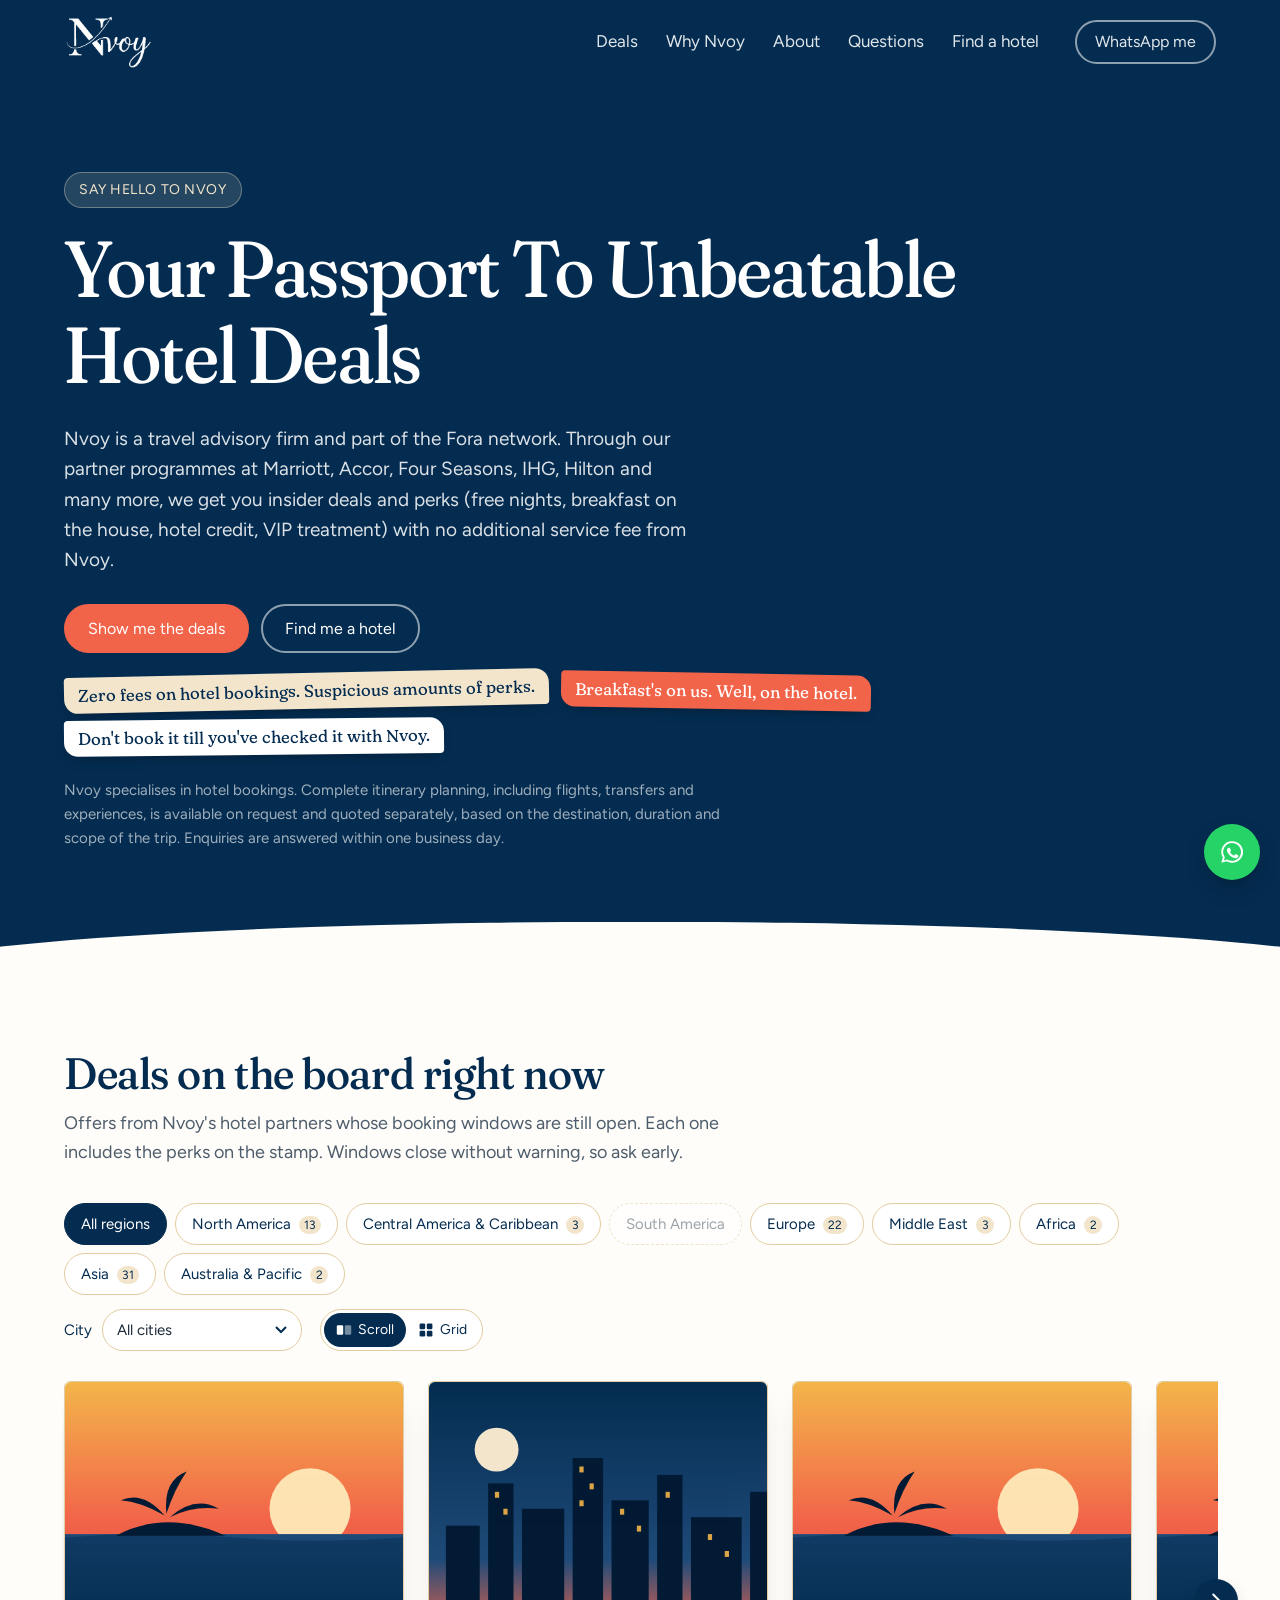
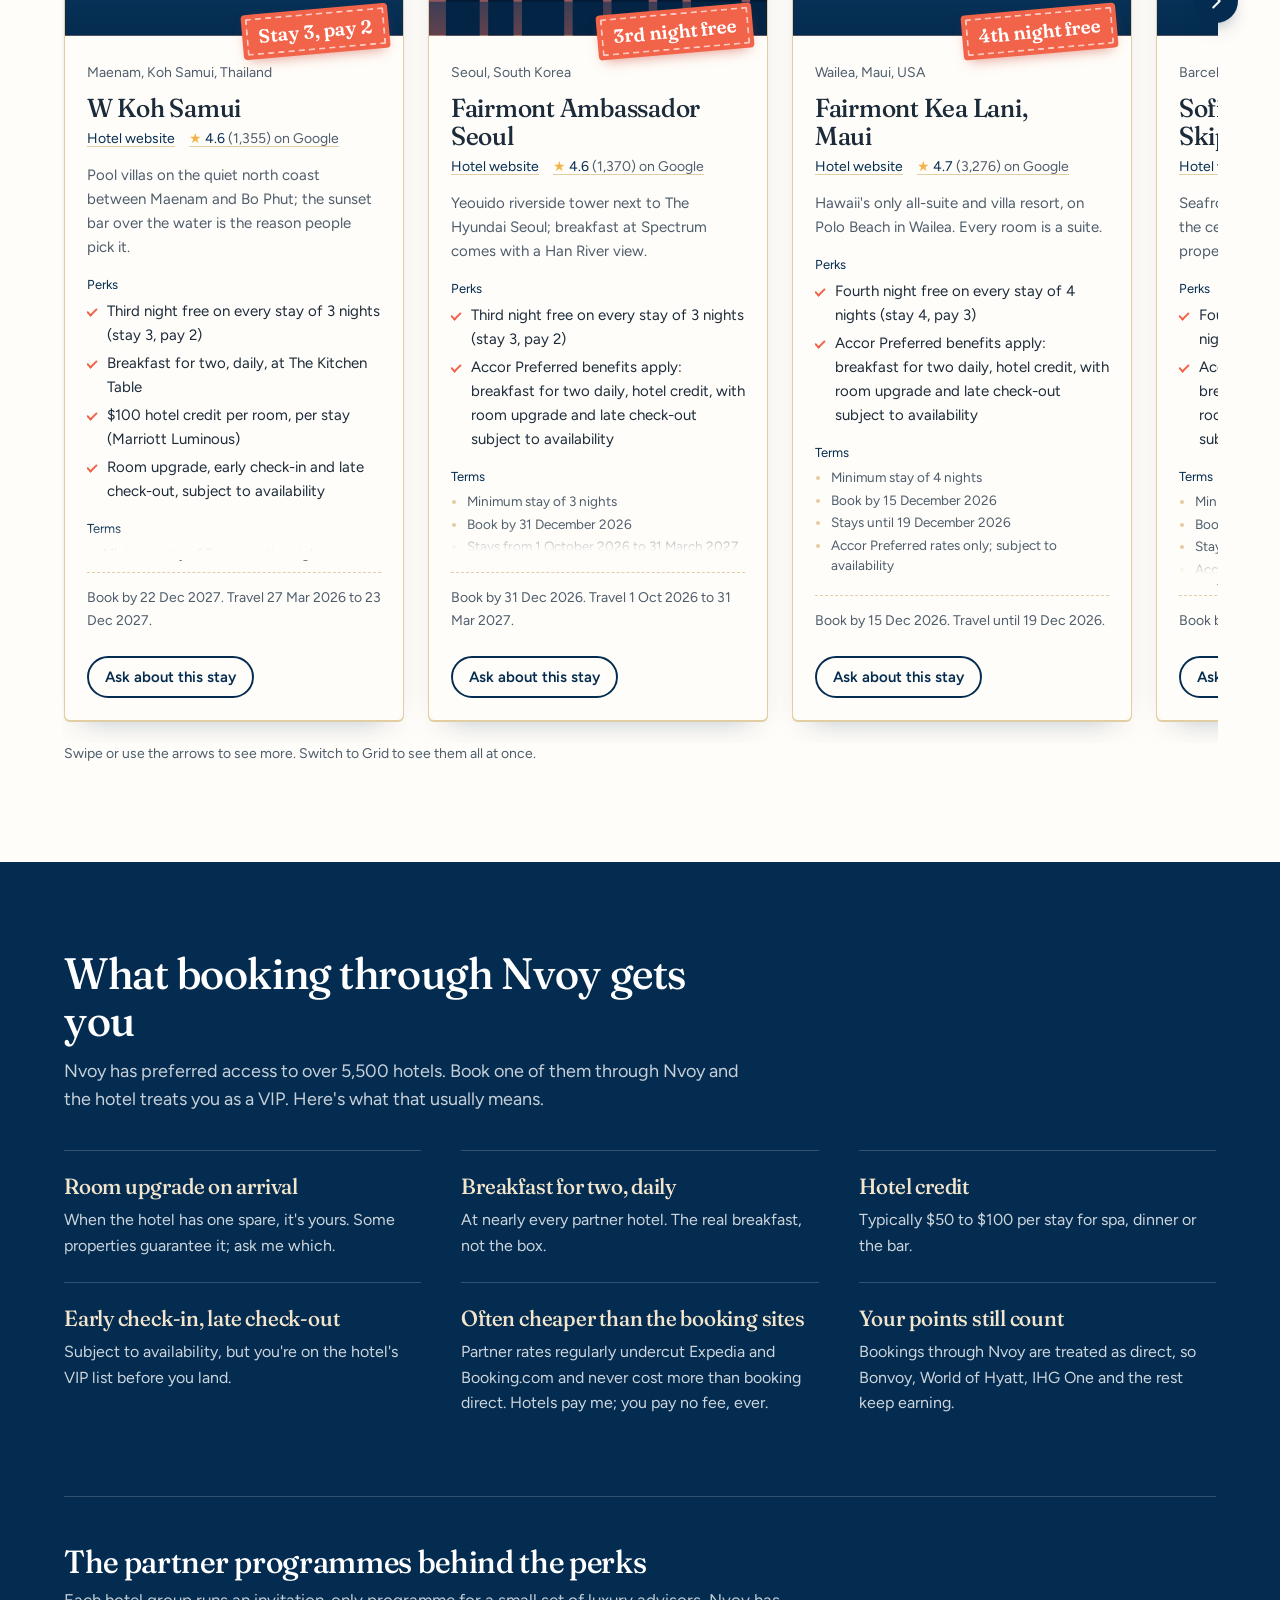
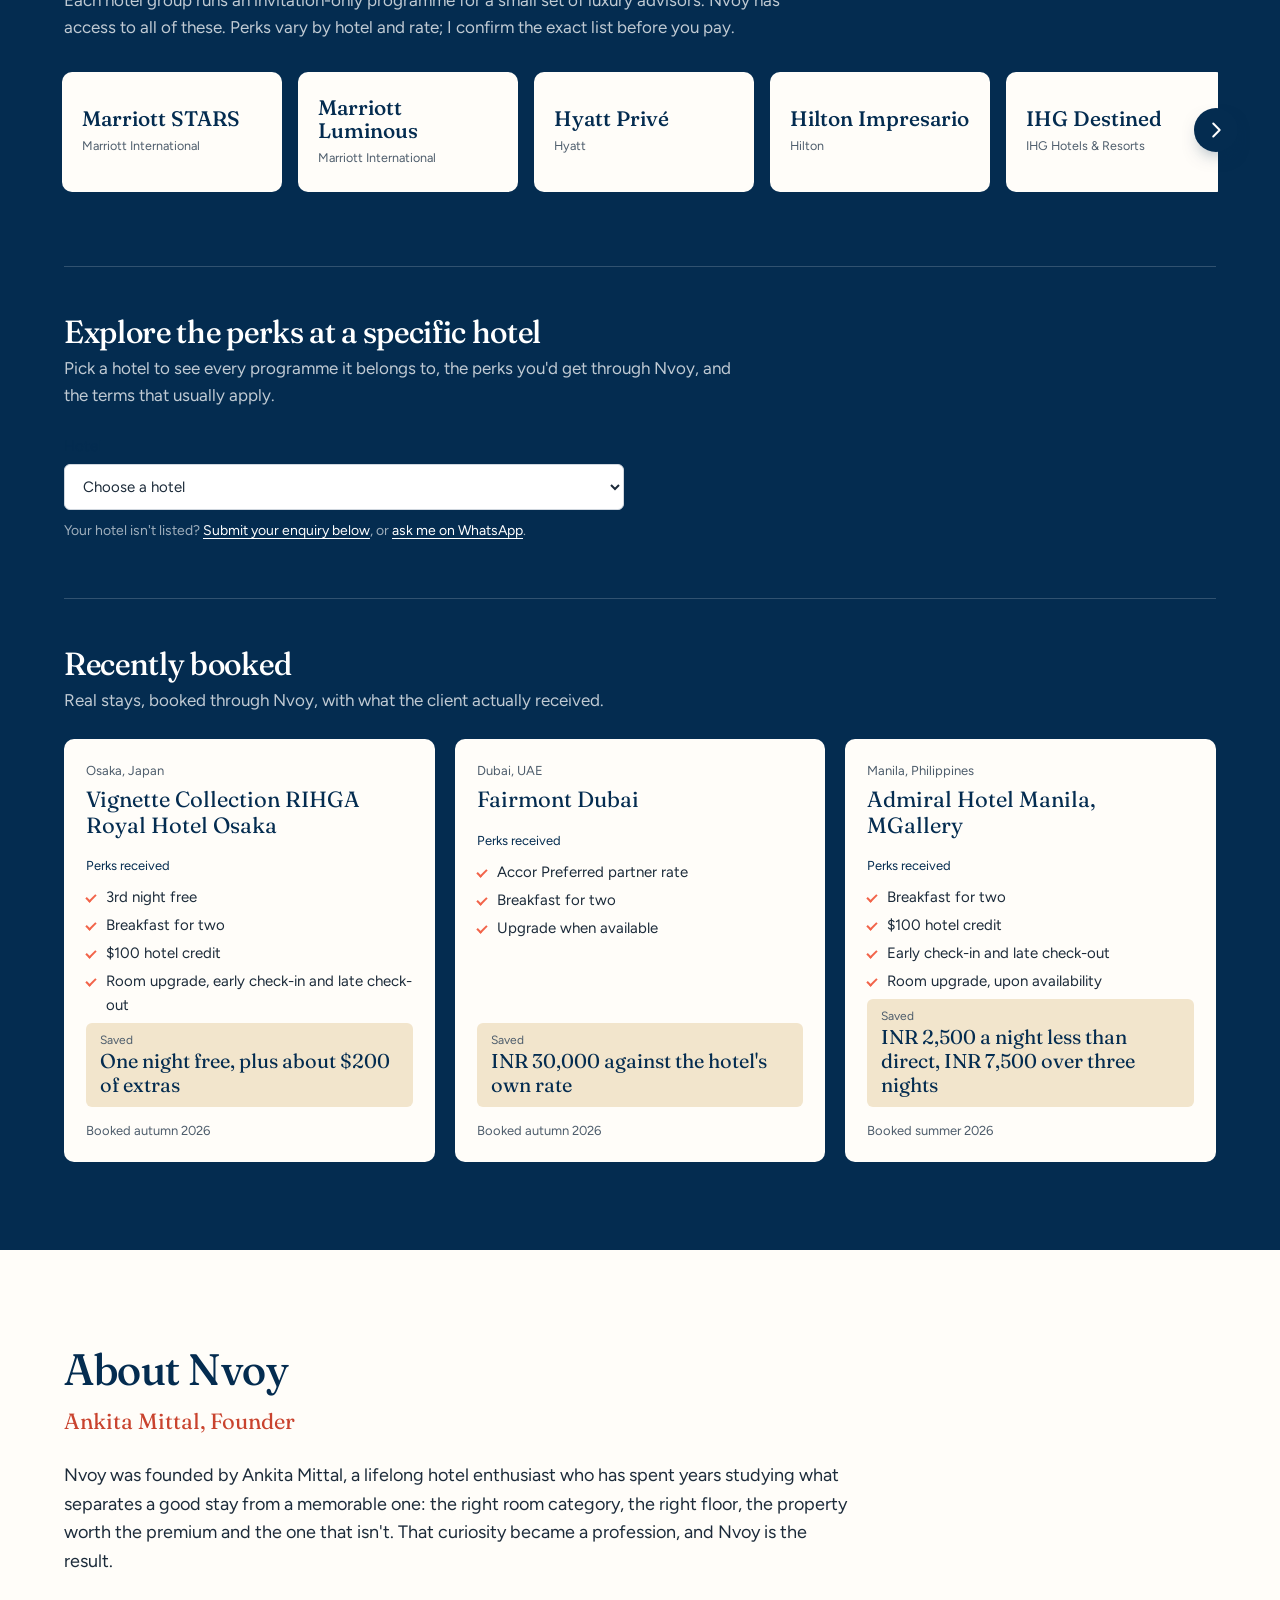
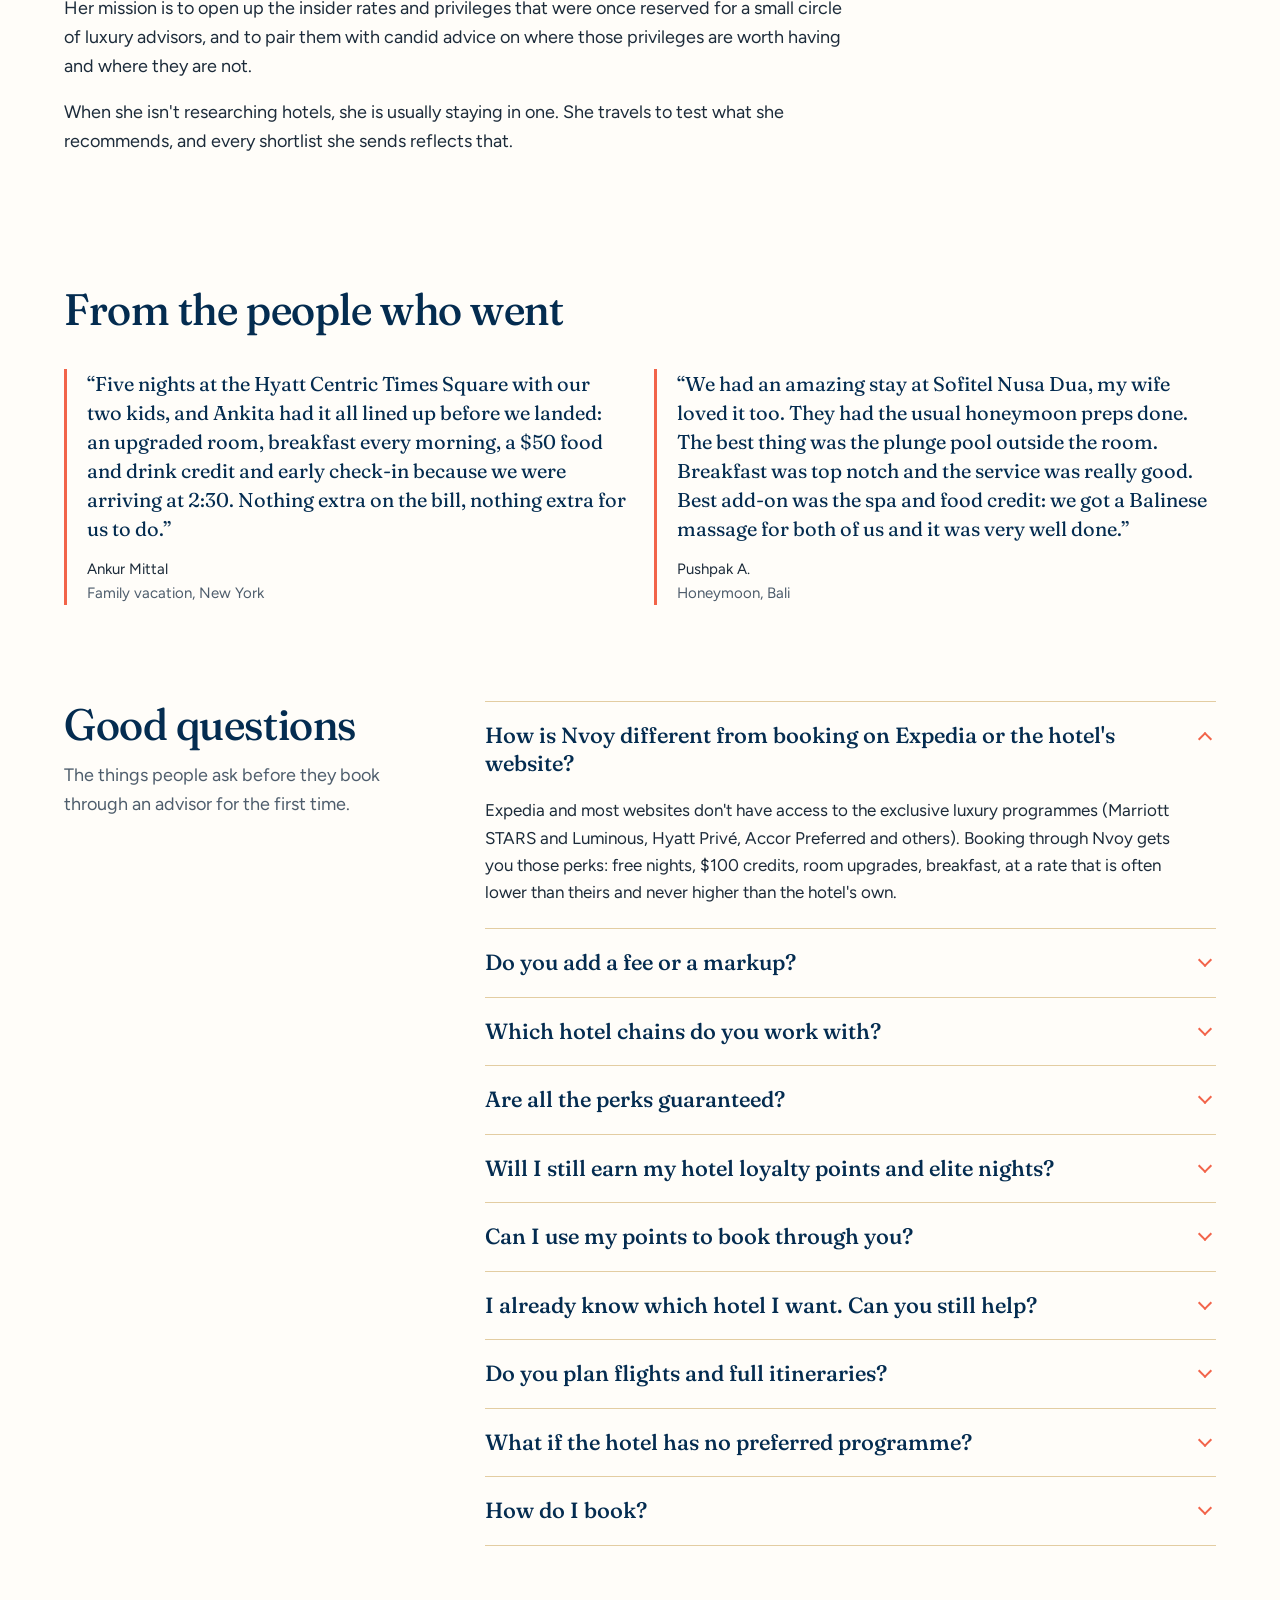
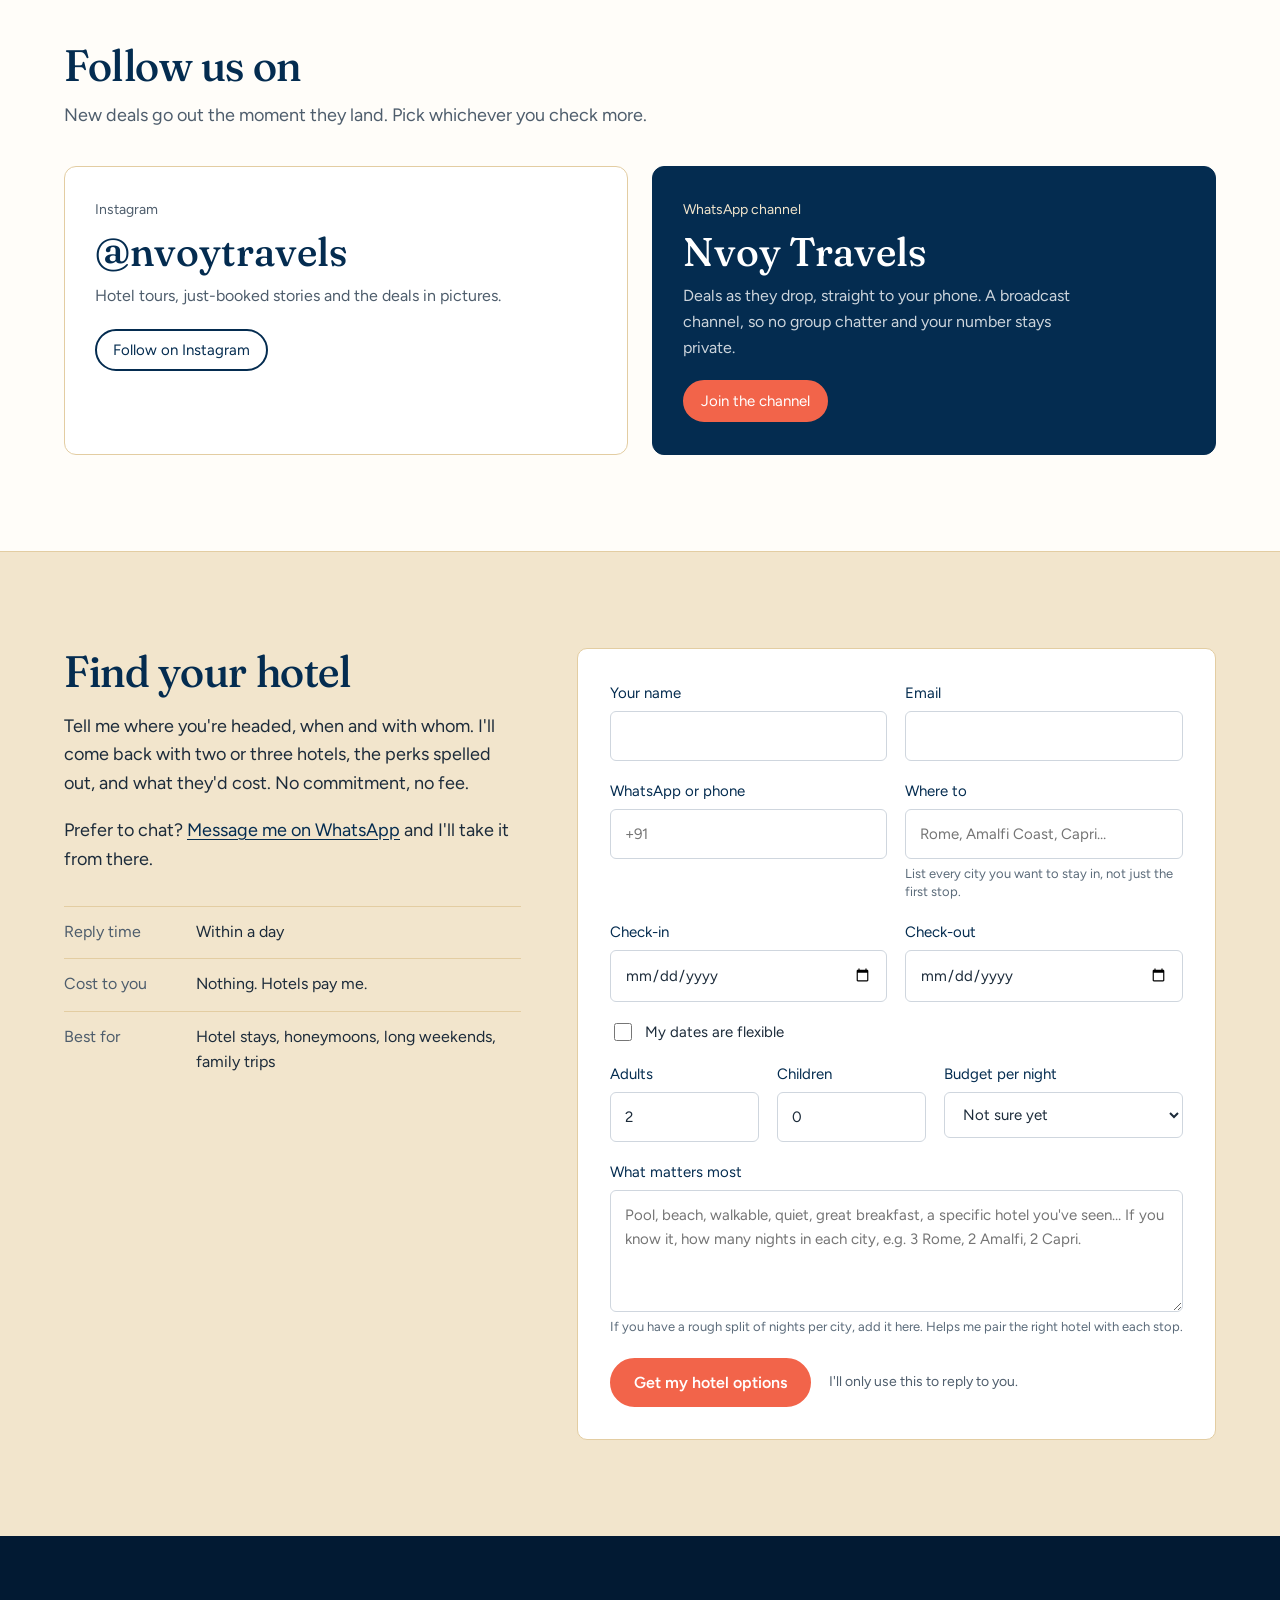
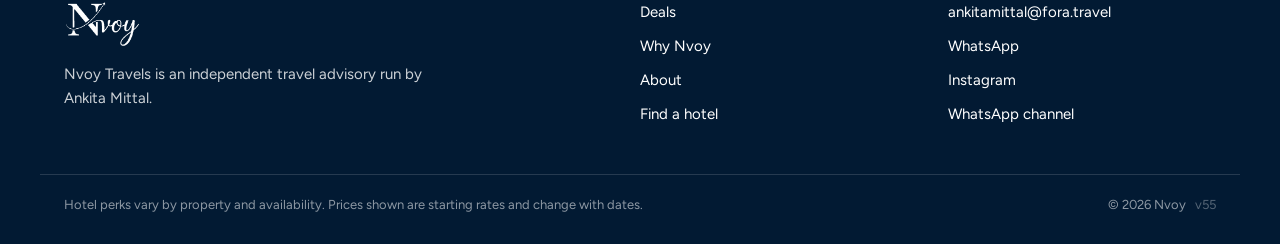
==== commit 197d16a0: "Add files via upload" ====
--- a/nvoy_website/index.html
+++ b/nvoy_website/index.html
@@ -3,18 +3,20 @@
 <head>
   <meta charset="utf-8">
   <meta name="viewport" content="width=device-width, initial-scale=1">
-  <title>Nvoy — your passport to unbeatable hotel deals</title>
+  <title>Nvoy — Your Passport To Unbeatable Hotel Deals</title>
   <meta name="description" content="Nvoy is a travel advisory firm that gets you insider hotel deals and perks (free nights, breakfast, hotel credit, VIP treatment) with no additional service fee, through partner programmes at Marriott, Accor, Four Seasons, IHG, Hilton and more.">
   <meta name="theme-color" content="#042C50">
   <link rel="icon" type="image/png" href="assets/img/favicon.png">
   <link rel="apple-touch-icon" href="assets/img/apple-touch-icon.png">
-  <meta property="og:title" content="Nvoy — your passport to unbeatable hotel deals">
+  <link rel="canonical" href="https://nvoytravel.com/">
+  <meta property="og:url" content="https://nvoytravel.com/">
+  <meta property="og:title" content="Nvoy — Your Passport To Unbeatable Hotel Deals">
   <meta property="og:description" content="Insider hotel deals and perks (free nights, breakfast on the house, hotel credit, VIP treatment) with no additional service fee. Don't book it till you've checked it with Nvoy.">
   <meta property="og:image" content="assets/img/og-image.png">
   <meta property="og:type" content="website">
   <link rel="preload" href="assets/fonts/fraunces-latin-full-normal.woff2" as="font" type="font/woff2" crossorigin>
   <link rel="preload" href="assets/fonts/figtree-latin-wght-normal.woff2" as="font" type="font/woff2" crossorigin>
-  <link rel="stylesheet" href="assets/css/style.css?v=31">
+  <link rel="stylesheet" href="assets/css/style.css?v=55">
 </head>
 <body>
   <a class="skip" href="#deals">Skip to deals</a>
@@ -44,7 +46,7 @@
       <div class="wrap hero-grid">
         <div class="hero-copy">
           <p class="hero-kicker">Say hello to Nvoy</p>
-          <h1 class="hero-title">Your passport to unbeatable hotel deals.</h1>
+          <h1 class="hero-title">Your Passport To Unbeatable Hotel Deals</h1>
           <p class="hero-sub">Nvoy is a travel advisory firm and part of the Fora network. Through our partner programmes at Marriott, Accor, Four Seasons, IHG, Hilton and many more, we get you insider deals and perks (free nights, breakfast on the house, hotel credit, VIP treatment) with no additional service fee from Nvoy.</p>
           <div class="hero-actions">
             <a class="btn btn-primary" href="#deals">Show me the deals</a>
@@ -96,6 +98,7 @@
         <p class="strip-hint" id="strip-hint">Swipe or use the arrows to see more. Switch to Grid to see them all at once.</p>
         <p class="deals-empty" id="deals-empty" hidden>Nothing on the board for that filter right now. Tell me what you're after and I'll find it.</p>
         <noscript><p class="deals-empty">The deal board needs JavaScript to load. Message me on WhatsApp and I'll send the current list.</p></noscript>
+
       </div>
     </section>
 
@@ -140,7 +143,7 @@
           <label class="field field-dark explore-pick"><span>Hotel</span>
             <select id="hotel-select"><option value="">Choose a hotel</option></select>
           </label>
-          <p class="explore-missing">Your hotel isn't listed? Try the travel math below with any hotel name, or <a data-whatsapp href="#">ask me on WhatsApp</a>.</p>
+          <p class="explore-missing">Your hotel isn't listed? <a href="#plan">Submit your enquiry below</a>, or <a data-whatsapp href="#">ask me on WhatsApp</a>.</p>
           <article class="hotel-card" id="hotel-card" hidden>
             <div class="hotel-card-head">
               <div>
@@ -314,7 +317,7 @@
     </div>
     <div class="wrap foot-bottom">
       <p>Hotel perks vary by property and availability. Prices shown are starting rates and change with dates.</p>
-      <p>© <span id="year"></span> Nvoy <span class="foot-version">v31</span></p>
+      <p>© <span id="year"></span> Nvoy <span class="foot-version">v55</span></p>
     </div>
   </footer>
 
@@ -322,6 +325,6 @@
     <svg viewBox="0 0 24 24" width="26" height="26" aria-hidden="true"><path fill="currentColor" d="M12.04 2a9.9 9.9 0 0 0-8.47 15.02L2 22l5.12-1.52A9.95 9.95 0 1 0 12.04 2m0 1.7a8.25 8.25 0 1 1-4.2 15.36l-.3-.18-3.04.9.92-2.96-.2-.31A8.25 8.25 0 0 1 12.04 3.7m-3.1 4.3c-.17 0-.45.06-.68.32-.24.26-.9.88-.9 2.14s.92 2.48 1.05 2.65c.13.17 1.8 2.86 4.44 3.9 2.2.86 2.64.69 3.12.65.48-.05 1.55-.64 1.77-1.25.22-.61.22-1.14.15-1.25-.06-.1-.24-.17-.5-.3l-1.76-.84c-.24-.09-.41-.13-.58.13-.17.26-.67.84-.82 1.01-.15.17-.3.19-.56.07a6.8 6.8 0 0 1-3.38-2.96c-.26-.44.25-.41.72-1.34.08-.17.04-.32-.02-.45l-.8-1.9c-.2-.5-.42-.44-.58-.45h-.5z"/></svg>
   </a>
 
-  <script src="assets/js/site.js?v=31" defer></script>
+  <script src="assets/js/site.js?v=55" defer></script>
 </body>
 </html>
--- a/nvoy_website/assets/css/style.css
+++ b/nvoy_website/assets/css/style.css
@@ -200,7 +200,23 @@
   /* perforated edge */
   content: ""; position: absolute; inset: 4px; border: 2px dashed rgba(255,255,255,.65); border-radius: 2px;
 }
-.postcard-body { padding: 26px 22px 22px; display: flex; flex-direction: column; gap: 10px; flex: 1; }
+.postcard { height: var(--card-h, 940px); }
+.postcard-body { padding: 26px 22px 22px; display: flex; flex-direction: column; gap: 10px; flex: 1; min-height: 0; }
+/* the middle of the card scrolls when a deal has more to say; photo, dates and button stay put */
+.postcard-scroll {
+  flex: 1; min-height: 0; overflow-y: auto; display: flex; flex-direction: column; gap: 10px;
+  margin-right: -10px; padding-right: 10px; position: relative;
+  scrollbar-width: thin; scrollbar-color: var(--sand-deep) transparent; overscroll-behavior: contain;
+}
+.postcard-scroll::-webkit-scrollbar { width: 6px; }
+.postcard-scroll::-webkit-scrollbar-thumb { background: var(--sand-deep); border-radius: 3px; }
+.postcard-scroll:focus-visible { outline: 2px solid var(--coral); outline-offset: 2px; border-radius: 4px; }
+.postcard-scroll::after {
+  content: ""; position: sticky; bottom: 0; display: block; flex: 0 0 34px; margin-top: -34px; pointer-events: none;
+  background: linear-gradient(180deg, rgba(255,253,249,0), var(--paper) 75%); opacity: 0; transition: opacity .2s;
+}
+.postcard-scroll.can-scroll:not(.at-end)::after { opacity: 1; }
+.postcard-scroll.can-scroll { padding-bottom: 2px; }
 .postcard-place { font-size: 14px; color: var(--ink-soft); margin: 0; }
 .postcard-hotel { font-size: 26px; margin: 0; padding-right: 20px; }
 .postcard-note { font-size: 15px; color: var(--ink-soft); margin: 0; }
@@ -256,7 +272,7 @@
 /* the board: a sideways strip by default, a grid on request */
 .deal-strip { position: relative; }
 .deal-strip.is-row .deal-grid {
-  display: flex; gap: 24px; overflow-x: auto; overscroll-behavior-x: contain;
+  display: flex; align-items: stretch; gap: 24px; overflow-x: auto; overscroll-behavior-x: contain;
   scroll-snap-type: x mandatory; scroll-padding-left: 2px;
   padding: 2px 2px 22px; margin: 0 -2px;
   scrollbar-width: thin; scrollbar-color: var(--sand-deep) transparent;
@@ -299,6 +315,7 @@
 .chip[aria-pressed="true"] .chip-count { background: rgba(255,255,255,.2); color: #fff; }
 .deal-grid {
   display: grid; grid-template-columns: repeat(3, minmax(0, 1fr)); gap: 32px 28px;
+  align-items: stretch;
 }
 .deals-empty { color: var(--ink-soft); font-size: 18px; margin-top: 8px; }
 
